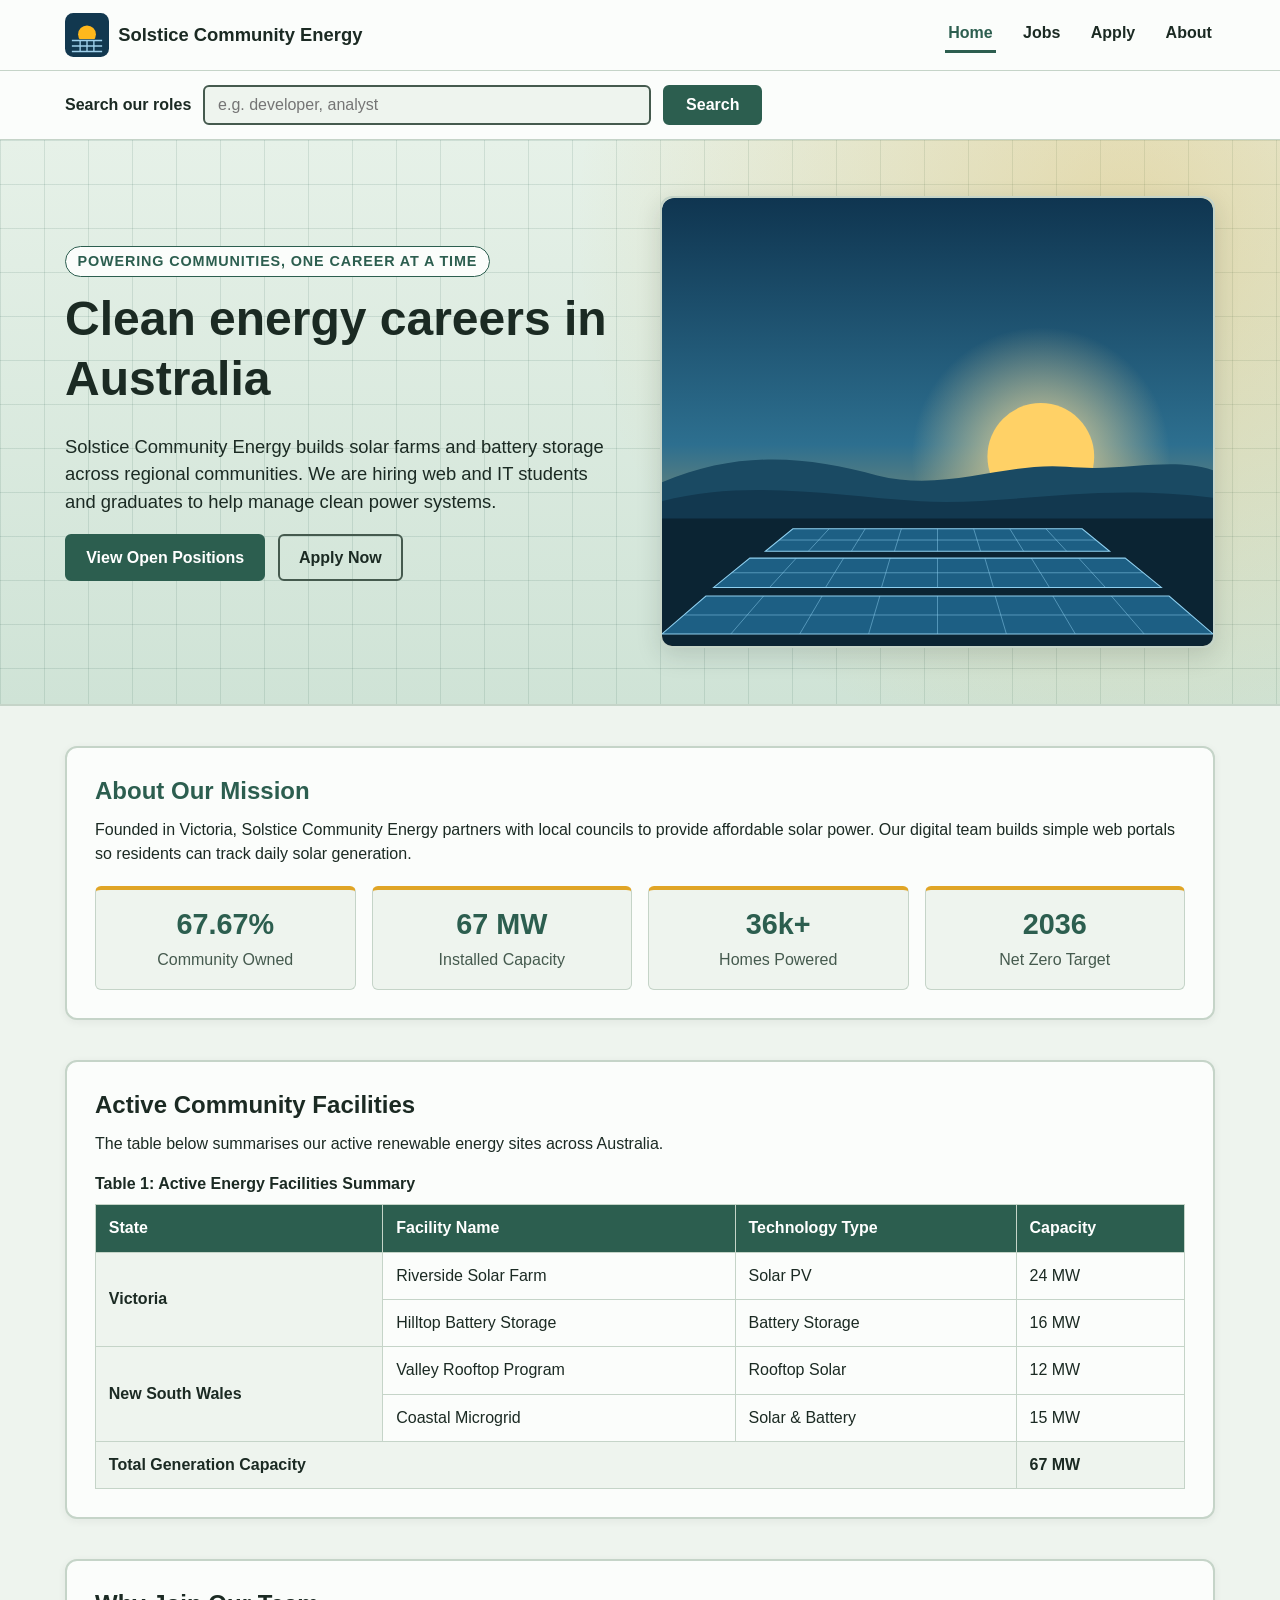
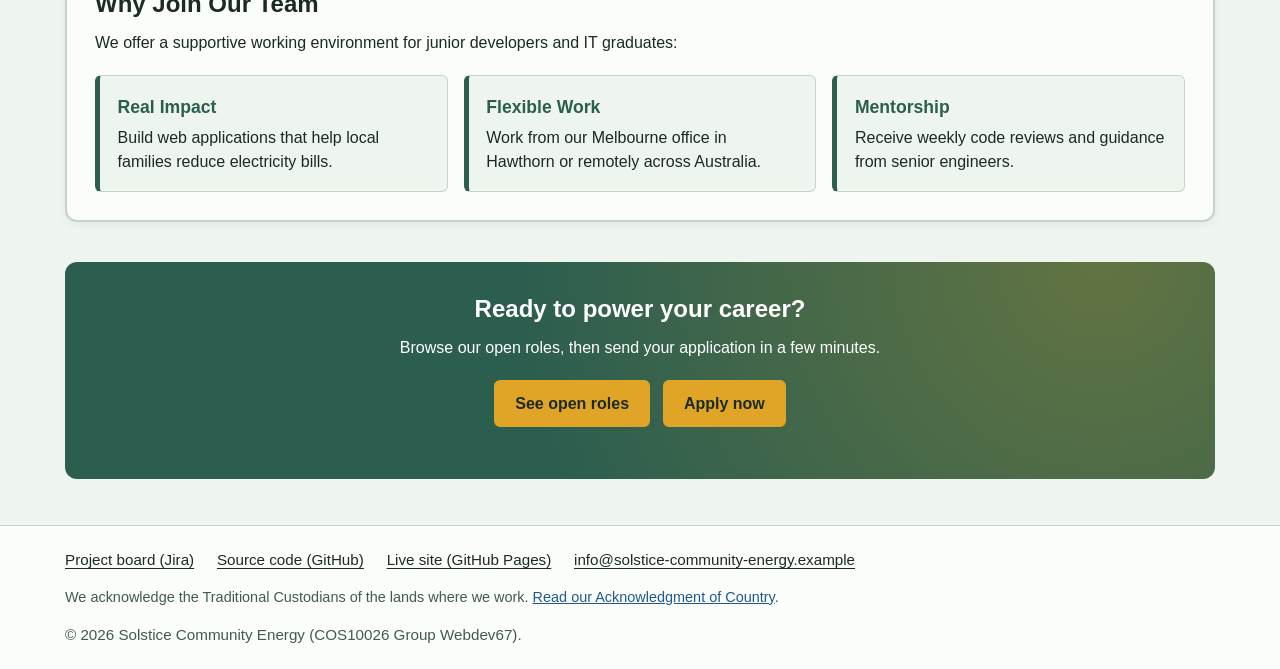
==== index.html @ d90da064 "RWP-121 Add live site link, Acknowledgment of Country note and acknowledgements to index Footer now " ====
<!DOCTYPE html>
<!--
  index.html - Solstice Community Energy Careers (fictional company)
  COS10026 Applied Web Project Part 1 - Group Webdev67, industry G03 Sustainable Energy Solutions
  Author: Le Cong Binh

  ACKNOWLEDGEMENTS
  - Company concept inspired by public solar and energy company websites
    (BlueTop Solar, TSE, SolarAccess, First Solar). No text or images were copied.
  - Page structure, CSS and accessibility checks drafted with help from Claude (Anthropic,
    Claude Sonnet 5.5), then reviewed, edited and tested by the author. See README.md.
  - The company, people, quotes and figures on this page are fictional.
-->
<html lang="en-AU">

<head>
  <meta charset="utf-8">
  <meta name="viewport" content="width=device-width, initial-scale=1">
  <title>Home | Solstice Community Energy Careers</title>
  <meta name="description" content="Careers at Solstice Community Energy, a fictional renewable energy company.">
  <meta name="keywords" content="HTML, CSS, Renewable Energy, Careers, Solstice, Webdev67">
  <meta name="author" content="Le Cong Binh">

  <!-- Link to styles.css -->
  <link rel="stylesheet" href="styles.css">

  <!-- Embedded CSS: keeps the hero paragraph a readable line length -->
  <style>
    .page-home .hero .lead {
      max-width: 38em;
    }
  </style>
</head>

<body class="page-home">

  <!-- Skip link for keyboard and screen reader users -->
  <a class="skip-link" href="#main">Skip to main content</a>

  <!-- Header and navigation bar -->
  <header class="site-header">
    <div class="container header-inner">

      <!-- Logo and company name; the name is real text, so the logo image needs no alt text -->
      <a class="brand" href="index.html">
        <img src="images/logo.svg" width="44" height="44" alt="">
        <span>Solstice Community Energy</span>
      </a>

      <nav class="main-nav" aria-label="Main">
        <ul>
          <li><a href="index.html" aria-current="page">Home</a></li>
          <li><a href="jobs.html">Jobs</a></li>
          <li><a href="apply.html">Apply</a></li>
          <li><a href="about.html">About</a></li>
        </ul>
      </nav>

    </div>
  </header>

  <!-- Main content -->
  <main id="main">

    <!-- Search box with a button -->
    <section class="home-search" aria-label="Search">
      <div class="container">
        <form class="search-form" action="jobs.html" method="get" role="search">
          <label for="site-search">Search our roles</label>
          <input type="search" id="site-search" name="q" placeholder="e.g. developer, analyst" autocomplete="off">
          <button type="submit">Search</button>
        </form>
      </div>
    </section>

    <!-- 1. Hero banner: slogan, name, description and image -->
    <section class="hero" aria-labelledby="hero-title">
      <div class="container hero-inner">

        <div class="hero-copy">
          <p class="hero-slogan">Powering communities, one career at a time</p>
          <h1 id="hero-title">Clean energy careers in Australia</h1>
          <p class="lead">
            Solstice Community Energy builds solar farms and battery storage across regional communities. We are hiring web and IT students and graduates to help manage clean power systems.
          </p>
          <p>
            <a class="button" href="jobs.html">View Open Positions</a>
            <a class="button button-secondary" href="apply.html">Apply Now</a>
          </p>
        </div>

        <div class="hero-media">
          <img class="hero-image" src="images/hero.svg" width="560" height="450" alt="Illustration of rows of solar panels under a rising sun">
        </div>

      </div>
    </section>

    <div class="container">

      <!-- 2. Company overview and stats -->
      <section class="section" aria-labelledby="mission-title">
        <!-- Inline CSS: brand green heading -->
        <h2 id="mission-title" style="color: #2c5e4f;">About Our Mission</h2>
        <p>
          Founded in Victoria, Solstice Community Energy partners with local councils to provide affordable solar power. Our digital team builds simple web portals so residents can track daily solar generation.
        </p>

        <div class="stats-row">
          <div class="stat-box">
            <p class="stat-number">67.67%</p>
            <p class="stat-label">Community Owned</p>
          </div>
          <div class="stat-box">
            <p class="stat-number">67 MW</p>
            <p class="stat-label">Installed Capacity</p>
          </div>
          <div class="stat-box">
            <p class="stat-number">36k+</p>
            <p class="stat-label">Homes Powered</p>
          </div>
          <div class="stat-box">
            <p class="stat-number">2036</p>
            <p class="stat-label">Net Zero Target</p>
          </div>
        </div>
      </section>

      <!-- 3. Facilities table (uses rowspan and colspan to merge cells) -->
      <section class="section" aria-labelledby="facilities-title">
        <h2 id="facilities-title">Active Community Facilities</h2>
        <p>The table below summarises our active renewable energy sites across Australia.</p>

        <div class="table-wrap" role="region" aria-label="Active facilities table (scrolls sideways on small screens)" tabindex="0">
          <table class="data-table">
            <caption>Table 1: Active Energy Facilities Summary</caption>
            <thead>
              <tr>
                <th scope="col">State</th>
                <th scope="col">Facility Name</th>
                <th scope="col">Technology Type</th>
                <th scope="col">Capacity</th>
              </tr>
            </thead>
            <tbody>
              <tr>
                <th scope="rowgroup" rowspan="2">Victoria</th>
                <td>Riverside Solar Farm</td>
                <td>Solar PV</td>
                <td>24 MW</td>
              </tr>
              <tr>
                <td>Hilltop Battery Storage</td>
                <td>Battery Storage</td>
                <td>16 MW</td>
              </tr>
              <tr>
                <th scope="rowgroup" rowspan="2">New South Wales</th>
                <td>Valley Rooftop Program</td>
                <td>Rooftop Solar</td>
                <td>12 MW</td>
              </tr>
              <tr>
                <td>Coastal Microgrid</td>
                <td>Solar &amp; Battery</td>
                <td>15 MW</td>
              </tr>
            </tbody>
            <tfoot>
              <tr>
                <th scope="row" colspan="3">Total Generation Capacity</th>
                <td>67 MW</td>
              </tr>
            </tfoot>
          </table>
        </div>
      </section>

      <!-- 4. Why join us -->
      <section class="section" aria-labelledby="why-title">
        <h2 id="why-title">Why Join Our Team</h2>
        <p>We offer a supportive working environment for junior developers and IT graduates:</p>

        <ul class="benefits">
          <li><strong>Real Impact</strong> Build web applications that help local families reduce electricity bills.</li>
          <li><strong>Flexible Work</strong> Work from our Melbourne office in Hawthorn or remotely across Australia.</li>
          <li><strong>Mentorship</strong> Receive weekly code reviews and guidance from senior engineers.</li>
        </ul>
      </section>

      <!-- 5. Call to action -->
      <section class="cta-band" aria-labelledby="cta-title">
        <h2 id="cta-title">Ready to power your career?</h2>
        <p>Browse our open roles, then send your application in a few minutes.</p>
        <p>
          <a class="button" href="jobs.html">See open roles</a>
          <a class="button" href="apply.html">Apply now</a>
        </p>
      </section>

    </div>

  </main>

  <!-- Footer: Jira board, GitHub repository and contact email -->
  <footer class="site-footer">
    <div class="container footer-inner">
      <ul class="footer-links">
        <li>
          <a href="https://defesttosiro.atlassian.net/jira/software/projects/RWP/boards/2/backlog" target="_blank" rel="noopener noreferrer">
            Project board (Jira) <span class="visually-hidden">(opens in a new tab)</span>
          </a>
        </li>
        <li>
          <a href="https://github.com/congbinhle120203/COS10026_GroupProject1_Webdev67.git" target="_blank" rel="noopener noreferrer">
            Source code (GitHub) <span class="visually-hidden">(opens in a new tab)</span>
          </a>
        </li>
        <li>
          <a href="https://congbinhle120203.github.io/COS10026_GroupProject1_Webdev67/" target="_blank" rel="noopener noreferrer">
            Live site (GitHub Pages) <span class="visually-hidden">(opens in a new tab)</span>
          </a>
        </li>
        <li><a href="mailto:info@solstice-community-energy.example">info@solstice-community-energy.example</a></li>
      </ul>
      <p class="footer-country">We acknowledge the Traditional Custodians of the lands where we work. <a href="jobs.html#ack-heading">Read our Acknowledgment of Country</a>.</p>
      <p>&copy; 2026 Solstice Community Energy (COS10026 Group Webdev67).</p>
    </div>
  </footer>

</body>
</html>
---- styles.css ----
/* ==========================================================================
   styles.css - Solstice Community Energy Careers
   COS10026 Applied Web Project Part 1 - Group G03 (Webdev67)

   HOW THIS FILE IS ORGANISED
   1. Colour variables and theme    (shared - Binh)
   2. Base styles                   (shared - Binh)
   3. Layout container              (shared - Binh)
   4. Header, nav, buttons, footer  (shared - Binh)
   5. index.html                    (Binh,  scope: .page-home)
   6. jobs.html                     (Huy,   scope: .page-jobs)
   7. apply.html                    (Duy,   scope: .page-apply)
   8. about.html                    (An,    scope: .page-about)
   9. Responsive media queries      (shared)

   RULES: only edit inside your own section. Start every page-specific
   selector with your body class so rules never clash between pages.
   ========================================================================== */


/* ==========================================================================
   1. COLOR VARIABLES & THEME (Eucalyptus)
   Change a colour here once and every page updates.
   ========================================================================== */
:root {
  --bg: #eef4ee;          /* page background */
  --surface: #fbfdfb;     /* cards and boxes sitting on the background */
  --ink: #1b2a23;        /* main text */
  --ink-muted: #455a4e;   /* secondary text */
  --primary: #2c5e4f;     /* brand green */
  --on-primary: #ffffff;  /* text placed on the brand green */
  --accent: #e0a526;      /* sun yellow, used for highlights */
  --line: #c5d4c8;        /* borders and dividers */
  --link: #1f5a8a;
  --focus: #9a3412;       /* keyboard focus outline */
  --sun-glow: rgba(224, 165, 38, 0.30);   /* soft sun in the hero background */
  --grid-line: rgba(44, 94, 79, 0.13);    /* solar panel grid lines */

  --font: Calibri, Arial, sans-serif;
  --font-mono: Consolas, monospace;
  --radius: 6px;
  --radius-lg: 12px;
  --maxw: 1150px;
}


/* ==========================================================================
   2. BASE STYLES
   ========================================================================== */
* {
  box-sizing: border-box;
}

body {
  margin: 0;
  font-family: var(--font);
  font-size: 16px;
  line-height: 1.5;
  color: var(--ink);
  background-color: var(--bg);
}

h1, h2, h3 {
  color: var(--ink);
  line-height: 1.25;
  margin-top: 0;
}

h1 { font-size: 2em; margin-bottom: 0.5em; }
h2 { font-size: 1.5em; margin-bottom: 0.5em; }
h3 { font-size: 1.2em; margin-bottom: 0.5em; }

p {
  margin: 0 0 1em;
}

ul, ol {
  margin: 0 0 1em;
  padding-left: 1.5em;
}

li {
  margin-bottom: 0.35em;
}

a {
  color: var(--link);
}

a:hover {
  color: var(--primary);
}

img {
  max-width: 100%;
  height: auto;
  display: block;
}

/* Keyboard focus: a clear outline on every interactive element */
a:focus-visible,
button:focus-visible,
input:focus-visible,
select:focus-visible,
textarea:focus-visible {
  outline: 3px solid var(--focus);
  outline-offset: 2px;
}

/* Text for screen readers only (hidden on screen) */
.visually-hidden {
  position: absolute;
  width: 1px;
  height: 1px;
  padding: 0;
  margin: -1px;
  overflow: hidden;
  clip-path: inset(50%);
  white-space: nowrap;
  border: 0;
}

/* Respect visitors who turn animations off in their system settings */
@media (prefers-reduced-motion: reduce) {
  * {
    transition: none !important;
  }
}


/* ==========================================================================
   3. LAYOUT CONTAINER
   ========================================================================== */
.container {
  width: 90%;
  max-width: var(--maxw);
  margin: 0 auto;
}

.page-section {
  padding: 2em 0;
}

/* "Skip to main content" link: hidden until a keyboard user tabs to it */
.skip-link {
  position: absolute;
  top: -100px;
  left: 1rem;
  z-index: 9999;
  padding: 0.6rem 1.2rem;
  background-color: var(--primary);
  color: var(--on-primary);
  font-weight: bold;
  text-decoration: none;
  border-radius: 0 0 var(--radius) var(--radius);
  border: 2px solid var(--accent);
  transition: top 0.2s ease-in-out;
}

.skip-link:focus {
  top: 0;
  outline: 3px solid var(--focus);
  outline-offset: 2px;
}


/* ==========================================================================
   4. HEADER, NAVIGATION, BUTTONS & FOOTER
   ========================================================================== */
.site-header {
  background-color: var(--surface);
  border-bottom: 1px solid var(--line);
}

.header-inner {
  display: flex;
  flex-wrap: wrap;
  align-items: center;
  justify-content: space-between;
  gap: 0.5em 1em;
  padding: 0.8em 0;
}

.brand {
  display: flex;
  align-items: center;
  gap: 0.5em;
  color: var(--ink);
  font-size: 1.15em;
  font-weight: bold;
  text-decoration: none;
}

.main-nav ul {
  display: flex;
  flex-wrap: wrap;
  gap: 1.5em;
  margin: 0;
  padding: 0;
  list-style: none;
}

.main-nav li {
  margin-bottom: 0;
}

.main-nav a {
  display: inline-block;
  padding: 0.3em 0.2em;
  color: var(--ink);
  font-weight: bold;
  text-decoration: none;
  border-bottom: 3px solid transparent;
}

.main-nav a:hover {
  color: var(--primary);
  border-bottom-color: var(--primary);
}

/* The page you are on: bold green with an underline */
.main-nav a[aria-current="page"] {
  color: var(--primary);
  border-bottom-color: var(--primary);
}

/* Buttons */
.button {
  display: inline-block;
  padding: 0.6em 1.2em;
  font-weight: bold;
  color: var(--on-primary);
  background-color: var(--primary);
  border: 2px solid var(--primary);
  border-radius: var(--radius);
  text-decoration: none;
  margin-right: 0.5em;
}

.button:hover {
  background-color: var(--ink);
  border-color: var(--ink);
  color: var(--on-primary);
}

/* Footer */
.site-footer {
  margin-top: 3em;
  padding: 1.5em 0;
  background-color: var(--surface);
  border-top: 1px solid var(--line);
  font-size: 0.95em;
}

.footer-inner {
  display: flex;
  flex-wrap: wrap;
  justify-content: space-between;
  align-items: center;
  gap: 1em;
}

.footer-links {
  display: flex;
  flex-wrap: wrap;
  gap: 1.5em;
  margin: 0;
  padding: 0;
  list-style: none;
}

.footer-links li {
  margin-bottom: 0;
}

.footer-links a {
  color: var(--ink);
  text-decoration: underline;
  text-underline-offset: 3px;
}

.footer-links a:hover {
  color: var(--primary);
}

.site-footer p {
  margin: 0;
  color: var(--ink-muted);
}

/* Acknowledgment of Country line (takes a full row of the footer) */
.site-footer .footer-country {
  flex-basis: 100%;
  font-size: 0.95em;
}


/* ==========================================================================
   5. PAGE: index.html (Owner: Le Cong Binh - Scope: .page-home)
   ========================================================================== */

/* ---- Search bar (strip under the header) ---- */
.page-home .home-search {
  padding: 0.9em 0;
  background-color: var(--surface);
  border-bottom: 1px solid var(--line);
}

.page-home .search-form {
  display: flex;
  flex-wrap: wrap;
  align-items: center;
  gap: 0.5em 0.75em;
}

.page-home .search-form label {
  font-weight: bold;
}

.page-home .search-form input[type="search"] {
  flex: 1 1 14em;
  max-width: 28em;
  padding: 0.55em 0.8em;
  font-family: inherit;
  font-size: 1em;
  color: var(--ink);
  background-color: var(--bg);
  border: 2px solid var(--ink-muted);
  border-radius: var(--radius);
}

.page-home .search-form button {
  padding: 0.55em 1.3em;
  font-family: inherit;
  font-size: 1em;
  font-weight: bold;
  color: var(--on-primary);
  background-color: var(--primary);
  border: 2px solid var(--primary);
  border-radius: var(--radius);
  cursor: pointer;
}

.page-home .search-form button:hover {
  background-color: var(--ink);
  border-color: var(--ink);
}

/* ---- Hero banner: CSS background graphic ----
   Layers, top to bottom: a soft sun glow, a solar panel grid
   (two sets of thin lines), then a green gradient underneath. */
.page-home .hero {
  padding: 3.5em 0;
  background-color: #d7e8dc;
  background-image:
    radial-gradient(circle at 88% 15%, var(--sun-glow), transparent 45%),
    linear-gradient(var(--grid-line) 1px, transparent 1px),
    linear-gradient(90deg, var(--grid-line) 1px, transparent 1px),
    linear-gradient(180deg, #e6f1e8, #cfe3d6);
  background-size: auto, 44px 44px, 44px 44px, auto;
  border-bottom: 2px solid var(--line);
}

/* two columns using flexbox */
.page-home .hero-inner {
  display: flex;
  align-items: center;
  justify-content: space-between;
  gap: 2.5em;
}

.page-home .hero-copy {
  flex: 1;
}

.page-home .hero-media {
  flex: 1;
}

/* the slogan above the main heading */
.page-home .hero-slogan {
  display: inline-block;
  margin-bottom: 0.8em;
  padding: 0.25em 0.8em;
  font-size: 0.9em;
  font-weight: bold;
  letter-spacing: 0.06em;
  text-transform: uppercase;
  color: var(--primary);
  background-color: var(--surface);
  border: 1px solid var(--primary);
  border-radius: 2em;
}

.page-home .hero h1 {
  font-size: clamp(2rem, 4.5vw, 3rem);
  color: var(--ink);
}

.page-home .hero .lead {
  font-size: 1.15em;
  color: var(--ink);
}

.page-home .hero-image {
  border-radius: var(--radius-lg);
  border: 2px solid var(--line);
  box-shadow: 0 8px 24px rgba(27, 42, 35, 0.15);
}

/* secondary outline button on home hero */
.page-home .button-secondary {
  background-color: transparent;
  color: var(--ink);
  border: 2px solid var(--ink-muted);
}

.page-home .button-secondary:hover {
  background-color: var(--surface);
  border-color: var(--primary);
  color: var(--primary);
}

/* ---- White box sections ---- */
.page-home .section {
  margin-top: 2.5em;
  padding: 1.75em;
  background-color: var(--surface);
  border: 2px solid var(--line);
  border-radius: var(--radius-lg);
  box-shadow: 0 2px 8px rgba(27, 42, 35, 0.06);
}

/* ---- Stats row using flexbox ---- */
.page-home .stats-row {
  display: flex;
  flex-wrap: wrap;
  gap: 1em;
  margin-top: 1.25em;
}

.page-home .stat-box {
  flex: 1;
  min-width: 150px;
  padding: 1.1em 1em;
  background-color: var(--bg);
  border: 1px solid var(--line);
  border-top: 4px solid var(--accent);
  border-radius: var(--radius);
  text-align: center;
}

.page-home .stat-number {
  font-size: 1.8em;
  font-weight: bold;
  line-height: 1.2;
  color: var(--primary);
  margin-bottom: 0.2em;
}

.page-home .stat-label {
  margin-bottom: 0;
  color: var(--ink-muted);
}

/* ---- Projects table ---- */
/* Wrapper lets the table scroll sideways on a narrow phone screen */
.page-home .table-wrap {
  margin-top: 1em;
  overflow-x: auto;
}

.page-home .data-table {
  width: 100%;
  border-collapse: collapse;
}

.page-home .data-table caption {
  text-align: left;
  font-weight: bold;
  padding-bottom: 0.5em;
}

.page-home .data-table th,
.page-home .data-table td {
  padding: 0.7em 0.8em;
  border: 1px solid var(--line);
  text-align: left;
}

.page-home .data-table thead th {
  background-color: var(--primary);
  color: var(--on-primary);
}

.page-home .data-table tbody th,
.page-home .data-table tfoot th,
.page-home .data-table tfoot td {
  background-color: var(--bg);
  font-weight: bold;
}

/* highlight the row under the mouse */
.page-home .data-table tbody td:hover {
  background-color: #fdf3d6;
}

/* ---- Why join: list shown as three cards ---- */
.page-home .benefits {
  display: grid;
  grid-template-columns: repeat(3, 1fr);
  gap: 1em;
  margin: 1.25em 0 0;
  padding: 0;
  list-style: none;
}

.page-home .benefits li {
  margin-bottom: 0;
  padding: 1.1em;
  background-color: var(--bg);
  border: 1px solid var(--line);
  border-left: 5px solid var(--primary);
  border-radius: var(--radius);
}

.page-home .benefits strong {
  display: block;
  margin-bottom: 0.3em;
  color: var(--primary);
  font-size: 1.1em;
}

/* ---- Call-to-action band above the footer ---- */
.page-home .cta-band {
  margin-top: 2.5em;
  padding: 2em 1.75em;
  text-align: center;
  color: var(--on-primary);
  background-color: var(--primary);
  background-image: radial-gradient(circle at 90% 0%, var(--sun-glow), transparent 55%);
  border-radius: var(--radius-lg);
}

.page-home .cta-band h2 {
  color: var(--on-primary);
}

.page-home .cta-band p {
  max-width: 36em;
  margin-left: auto;
  margin-right: auto;
}

.page-home .cta-band .button {
  margin: 0.25em;
  color: var(--ink);
  background-color: var(--accent);
  border-color: var(--accent);
}

.page-home .cta-band .button:hover {
  background-color: var(--surface);
  border-color: var(--surface);
  color: var(--ink);
}

/* ---- index.html on tablets and phones ---- */
@media (max-width: 768px) {
  .page-home .hero {
    padding: 2.25em 0;
  }

  .page-home .hero-inner {
    flex-direction: column;
    text-align: center;
  }

  .page-home .benefits {
    grid-template-columns: 1fr;
  }

  .page-home .search-form input[type="search"] {
    max-width: none;
  }
}

/* Smaller phones: tighter table so all four columns fit */
@media (max-width: 36rem) {
  .page-home .section {
    padding: 1.25em;
  }

  .page-home .data-table {
    font-size: 0.85em;
  }

  .page-home .data-table th,
  .page-home .data-table td {
    padding: 0.5em 0.4em;
  }
}


/* ==========================================================================
   6. PAGE: jobs.html (Owner: Bach Gia Huy - Scope: .page-jobs)
   ========================================================================== */
.page-jobs .jobs-header {
  padding: 2.5rem 0 1.5rem;
  border-bottom: 1px solid var(--line);
  margin-bottom: 2rem;
}

.page-jobs .jobs-intro {
  color: var(--ink-muted);
  font-size: 1.15rem;
  max-width: 42rem;
  margin-bottom: 0;
}

.page-jobs .jobs-layout {
  padding-bottom: 2rem;
}

/* Mandatory Clearfix for 25% Floated Aside */
.page-jobs .jobs-layout::after {
  content: "";
  display: table;
  clear: both;
}

.page-jobs .jobs-main {
  width: 71%;
  float: left;
}

/* Floated Sidebar Aside (25% Width Float Right) */
.page-jobs aside.jobs-sidebar {
  width: 25%;
  float: right;
  margin: 0 0 2rem 4%;
  padding: 1.5rem;
  background-color: var(--bg);
  border: 2px solid var(--primary);
  border-top: 6px solid var(--accent);
  border-radius: var(--radius-lg);
}

.page-jobs aside.jobs-sidebar h2 {
  font-size: 1.3rem;
  color: var(--primary);
  margin-top: 0;
  margin-bottom: 0.75rem;
}

.page-jobs aside.jobs-sidebar h3 {
  font-size: 1.05rem;
  margin-top: 1.25rem;
  margin-bottom: 0.5rem;
  color: var(--ink);
}

.page-jobs aside.jobs-sidebar p {
  font-size: 0.95rem;
  color: var(--ink-muted);
}

/* Job Description Cards */
.page-jobs .job-card {
  background-color: var(--bg);
  border: 1px solid var(--line);
  border-left: 5px solid var(--primary);
  border-radius: var(--radius-lg);
  padding: 2rem;
  margin-bottom: 2rem;
}

.page-jobs .job-card:nth-of-type(even) {
  border-left-color: var(--accent);
}

.page-jobs .job-card-header {
  display: flex;
  flex-wrap: wrap;
  justify-content: space-between;
  align-items: flex-start;
  gap: 0.75rem 1rem;
  padding-bottom: 1rem;
  margin-bottom: 1.25rem;
  border-bottom: 1px solid var(--line);
}

.page-jobs .job-card h2 {
  font-size: 1.6rem;
  color: var(--ink);
  margin: 0;
}

.page-jobs .job-ref {
  display: inline-block;
  font-family: var(--font-mono);
  font-size: 0.9rem;
  font-weight: bold;
  letter-spacing: 0.05em;
  color: var(--primary);
  background-color: var(--bg);
  border: 1px solid var(--primary);
  padding: 0.25rem 0.65rem;
  border-radius: var(--radius);
}

.page-jobs .job-meta {
  display: flex;
  flex-wrap: wrap;
  gap: 0.5rem 1.5rem;
  list-style: none;
  padding: 0;
  margin: 0 0 1.25rem;
  font-size: 0.95rem;
  color: var(--ink-muted);
}

.page-jobs .job-meta strong {
  color: var(--ink);
}

.page-jobs .job-card h3 {
  font-size: 1.15rem;
  color: var(--primary);
  margin-top: 1.5rem;
  margin-bottom: 0.5rem;
}

.page-jobs .job-card ul,
.page-jobs .job-card ol,
.page-jobs aside.jobs-sidebar ul,
.page-jobs aside.jobs-sidebar ol {
  margin: 0 0 1.25rem;
  padding-left: 1.4rem;
}

.page-jobs .job-card ul li::marker {
  color: var(--primary);
}

.page-jobs .job-card ol li::marker,
.page-jobs aside.jobs-sidebar ol li::marker {
  color: var(--primary);
  font-weight: bold;
}

.page-jobs .job-actions {
  margin-top: 1.5rem;
  padding-top: 1.25rem;
  border-top: 1px solid var(--line);
  display: flex;
  flex-wrap: wrap;
  gap: 0.75rem;
}

/* Acknowledgement of Country Card */
.page-jobs .country-ack {
  clear: both;
  background-color: var(--bg);
  border: 1px dashed var(--line);
  border-left: 4px solid var(--accent);
  border-radius: 0.5rem;
  padding: 1.5rem 1.75rem;
  margin-bottom: 2rem;
}

.page-jobs .country-heading {
  margin-top: 0;
  margin-bottom: 0.6rem;
  font-size: 1.15rem;
  color: var(--ink);
}

.page-jobs .country-ack p {
  margin: 0;
  font-size: 0.95rem;
  line-height: 1.6;
  color: var(--ink-muted);
}



/* ==========================================================================
   7. PAGE: apply.html (Owner: Pham Duc Duy - Scope: .page-apply)
   ========================================================================== */
.page-apply .page-intro{
  text-align: center;
  font-size: 2.25rem;
  font-family: Georgia, serif;
  color: black;
  margin: 0 auto 0.5rem auto;
}
.page-apply #description {
  text-align: center;
  max-width: 42rem;
  margin: 0 auto 2rem auto;
}

.page-apply h2{
  font-size: 1.75rem;
  color: #1a1a1a;
  margin-top: 0;
  margin-bottom: 1.5rem;
  border-bottom: 1px solid gray;
  padding-bottom: 0.5rem;
}

.page-apply .apply_form {
  max-width: 750px;
  margin: 0 auto;
  background-color: white;
  border: 1px solid #d0d7de;
  border-left: 6px solid #1e4d40;
  border-radius: 12px;
  padding: 2rem;
  box-shadow: 0 4px 12px rgba(0, 0, 0, 0.05);
  box-sizing: border-box;  
}
.page-apply .information {
  display: grid;
  grid-template-columns: repeat(2, 1fr);
  gap: 1.25rem 1.5rem;
  border: none;
  padding: 0;
  margin: 0;
}
.page-apply .information > p:first-child,
.page-apply .information p:nth-child(6),
.page-apply .gender_form,
.page-apply .skills_form {
  grid-column: 1 / -1;
}

.page-apply .information legend {
  font-weight: bold;
  font-size: 1.25rem;
  padding: 0 0.5rem;
  text-align: center;
}
.page-apply .apply_form p {
  display: flex;
  flex-direction: column;
  gap: 0.4rem;
  margin: 0;
}

.page-apply .apply_form label {
  font-weight: 600;
  font-size: 1rem;
  color: #222222;
}

.page-apply .apply_form input[type="text"],
.page-apply .apply_form input[type="email"],
.page-apply .apply_form input[type="tel"],
.page-apply .apply_form input[type="date"],
.page-apply .apply_form select,
.page-apply .apply_form textarea {
  width: 100%; 
  padding: 0.65rem 0.85rem;
  border: 1px solid #b0bec5;
  border-radius: 8px;
  font-size: 1rem;
  background-color: white;
  box-sizing: border-box;
}

.page-apply .required {
  color: #d9383a;
  font-weight: bold;
  margin-left: 0.25rem;
}

.page-apply .apply_form textarea {
  min-height: 90px;
  resize: none;
  margin-top: 0.4rem;
}
.page-apply .gender_form {
  grid-column: auto;
  margin: 0;
}
.page-apply .gender_form,
.page-apply .skills_form {
  border: 1px solid #d0d7de;
  border-radius: 8px;
  padding: 1rem 1.25rem;
  margin: 0.5rem 0;
  background-color: white;
  display: flex;
  flex-wrap: wrap;
  gap: 1.5rem;
  align-items: center;
}

.page-apply .gender_form legend,
.page-apply .skills_form legend {
  font-weight: bold;
  font-size: 1rem;
  padding: 0 0.5rem;
  color: black;
}

.page-apply .skills_form, 
.page-apply .gender_form {
  display: flex;
  flex-wrap: wrap;
  gap: 1.5rem;
  align-items: center;
}

.page-apply .gender_form label,
.page-apply .skills_form label {
  display: inline-flex;
  align-items: center;
  gap: 0.4rem;
  font-weight: normal;
  font-size: 0.9rem;
  cursor: pointer;
}

.page-apply .skills_form label:last-child {
  width: 100%;
  display: flex;
  flex-direction: column;
  align-items: flex-start;
  font-weight: 600;
  margin-top: 0.5rem;
}

.page-apply input[type="radio"],
.page-apply input[type="checkbox"] {
  accent-color: #1e4d40;
  width: 1.05rem;
  height: 1.05rem;
}

.page-apply input[type="submit"],
.page-apply input[type="reset"] {
  font-weight: bold;
  font-size: 0.95rem;
  padding: 0.65rem 1.75rem;
  border-radius: 20px;
  margin-top: 1.5rem;
  margin-right: 0.5rem;
  cursor: pointer;
}

.page-apply input[type="submit"] {
  background-color: green;
  color: white;
  border: none;
}

.page-apply input[type="submit"]:hover {
  background-color: darkgreen;
}

.page-apply input[type="reset"] {
  border: 1px solid gray;
}

.page-apply input[type="reset"]:hover {
  background-color: rgb(227, 224, 224);
}
/* ==========================================================================
   8. PAGE: about.html (Owner: Vu Duc Thai An - Scope: .page-about)
   ========================================================================== */

.page-about main {
  background-color: #e7eeea;
}
/* block-like section with borders and color for background */
.page-about .section {
  display: flex;
  flex-direction: column;
  width: 90%;
  max-width: var(--maxw);
  margin: 3rem auto auto;
  padding: 2rem;
  background-color: var(--bg);
  border-radius: 1rem;
  border: 2px solid var(--line);
}

/* a section without borders and background color */
.page-about .floating-section {
  display: flex;
  flex-direction: column;
  width: 90%;
  max-width: var(--maxw);
  margin: 3rem auto auto;
  padding: 2rem;
  border-radius: 1rem;
}

.page-about .section-row {
  display: flex;
  flex-wrap: nowrap;
  justify-content: space-between;
  gap: 3em;
  width: 100%;
  max-width: var(--maxw);
  margin: 1rem auto auto;
  padding: 0.1rem;
  background-color: var(--bg);
  border-radius: 1rem;
}

.page-about .SubTitle {
  color: var(--ink-muted);
}

.page-about .member-section dt {
  margin: 1rem;
}

.page-about .StudentID {
  width: auto;
  text-align: center;
  margin: 0.5rem 1.3rem;
  border: 2px solid var(--ink-muted);
  padding: 0.3rem;
  border-radius: 0.3em;
  background-color: var(--line);
}

.page-about .StudentName {
  font-size: 1.1rem;
  font-weight: bold;
  color: var(--link);
}

.page-about .quote {
  margin: 1.5rem 2rem auto;
  padding-left: 0.7rem;
  padding-right: 0.7rem;
  border-left: 3px solid var(--accent);
  font-size: 1rem;
}

.page-about hr {
  margin: 1.5rem 0 3rem;
  border: none;
  border-top: 1px solid var(--line);
}

.page-about div.GroupName {
  border: 2px solid var(--line);
  border-radius: var(--radius-lg);
  background-color: var(--bg);
  
  padding: .7rem;

  margin: 3%;

  font-size: 0.8rem;

  flex: 1;
}

.page-about div.ClassDayTime {
  border: 2px solid var(--line);
  border-radius: var(--radius-lg);
  background-color: var(--bg);
  
  padding: .7rem;

  margin: 3%;

  font-size: 0.8rem;

  flex: 1;
}

.page-about div.GroupName .card-title, .page-about div.ClassDayTime .card-title {

  text-align: center;

}

.page-about div.group-content {
  flex: 1;

}

.page-about div.group-photo {
  
  flex: 1;
}

.page-about .group-name {
  text-align: center;
  font-weight: bold;
  font-size: 1.1rem;
  color: var(--ink-muted);
}

.page-about .member-info p {
  display: inline;
}

.page-about .contributions {
  margin: auto;
  width: 95%;
  padding: 1rem 3rem 0rem;
  background-color: #ebebeb;
  border-radius: 1rem;
  border: 2px solid var(--line);
}

.page-about figure.GroupPhoto {
  display: flex;
  flex-direction: column;
  align-items: center;
  text-align: center;

  width: fit-content;
  height: fit-content;

  margin: auto;

  border: 2px solid var(--ink);
  border-radius: 1.5rem;
  
  padding: 0.1rem 2rem 1rem;
  background-color: var(--link);

  flex: 1;
}

.page-about figure.GroupPhoto figcaption {
  font-weight: bold;
  font-size: 1.3rem;
  color: var(--bg);
  margin-bottom: 0.5rem;
}

.page-about figure.GroupPhoto img {
  border-radius: 1rem;
  max-width: 100%;
  border: 2px solid var(--ink);
}

.page-about .FunFact {
  display: flex;
  flex-direction: column;
  align-items: center;
}

.page-about .FunFactTable {
  border: 2px solid #735f5f;
  background-color: #e7e7e7;
  width: 80%;
  text-align: center;
  border-collapse: collapse;
}

.page-about .FunFactTable caption {
  font-size: 1.5rem;
  font-weight: bold;
  color: #355066;
  margin-bottom: 0.75rem;
}

.page-about .FunFactTable .table-name {

  font-weight: bold;

}

.page-about .FunFactTable th,
.page-about .FunFactTable td {
  padding: 0.75rem;
  border: 1px solid #aeada6;
}

.page-about .FunFactTable thead {
  background-color: #464967;
  color: #eaeae6;
}

.page-about .FunFactTable td:hover, .page-about .FunFactTable th:hover {
  background-color: #e0a526;
}


.page-about div.join-section {
  width: auto;
  display: flex;
  flex-direction: column;
}

.page-about div.join-section * {
  align-items: center;
  text-align: center;
}


/* ==========================================================================
   9. RESPONSIVE MEDIA QUERIES
   ========================================================================== */
/* (index.html's own phone rules live inside section 5, not here) */

@media screen and (max-width: 768px) {
  .page-apply .apply_form {
    padding: 1.25rem;
  }

  .page-apply .information {
    grid-template-columns: 1fr;
    gap: 1rem;
  }

  .page-apply .gender_form {
    flex-direction: column;
    align-items: flex-start;
    gap: 0.75rem;
  }

  .page-apply input[type="submit"],
  .page-apply input[type="reset"] {
    width: 100%;
    margin-right: 0;
  }
}
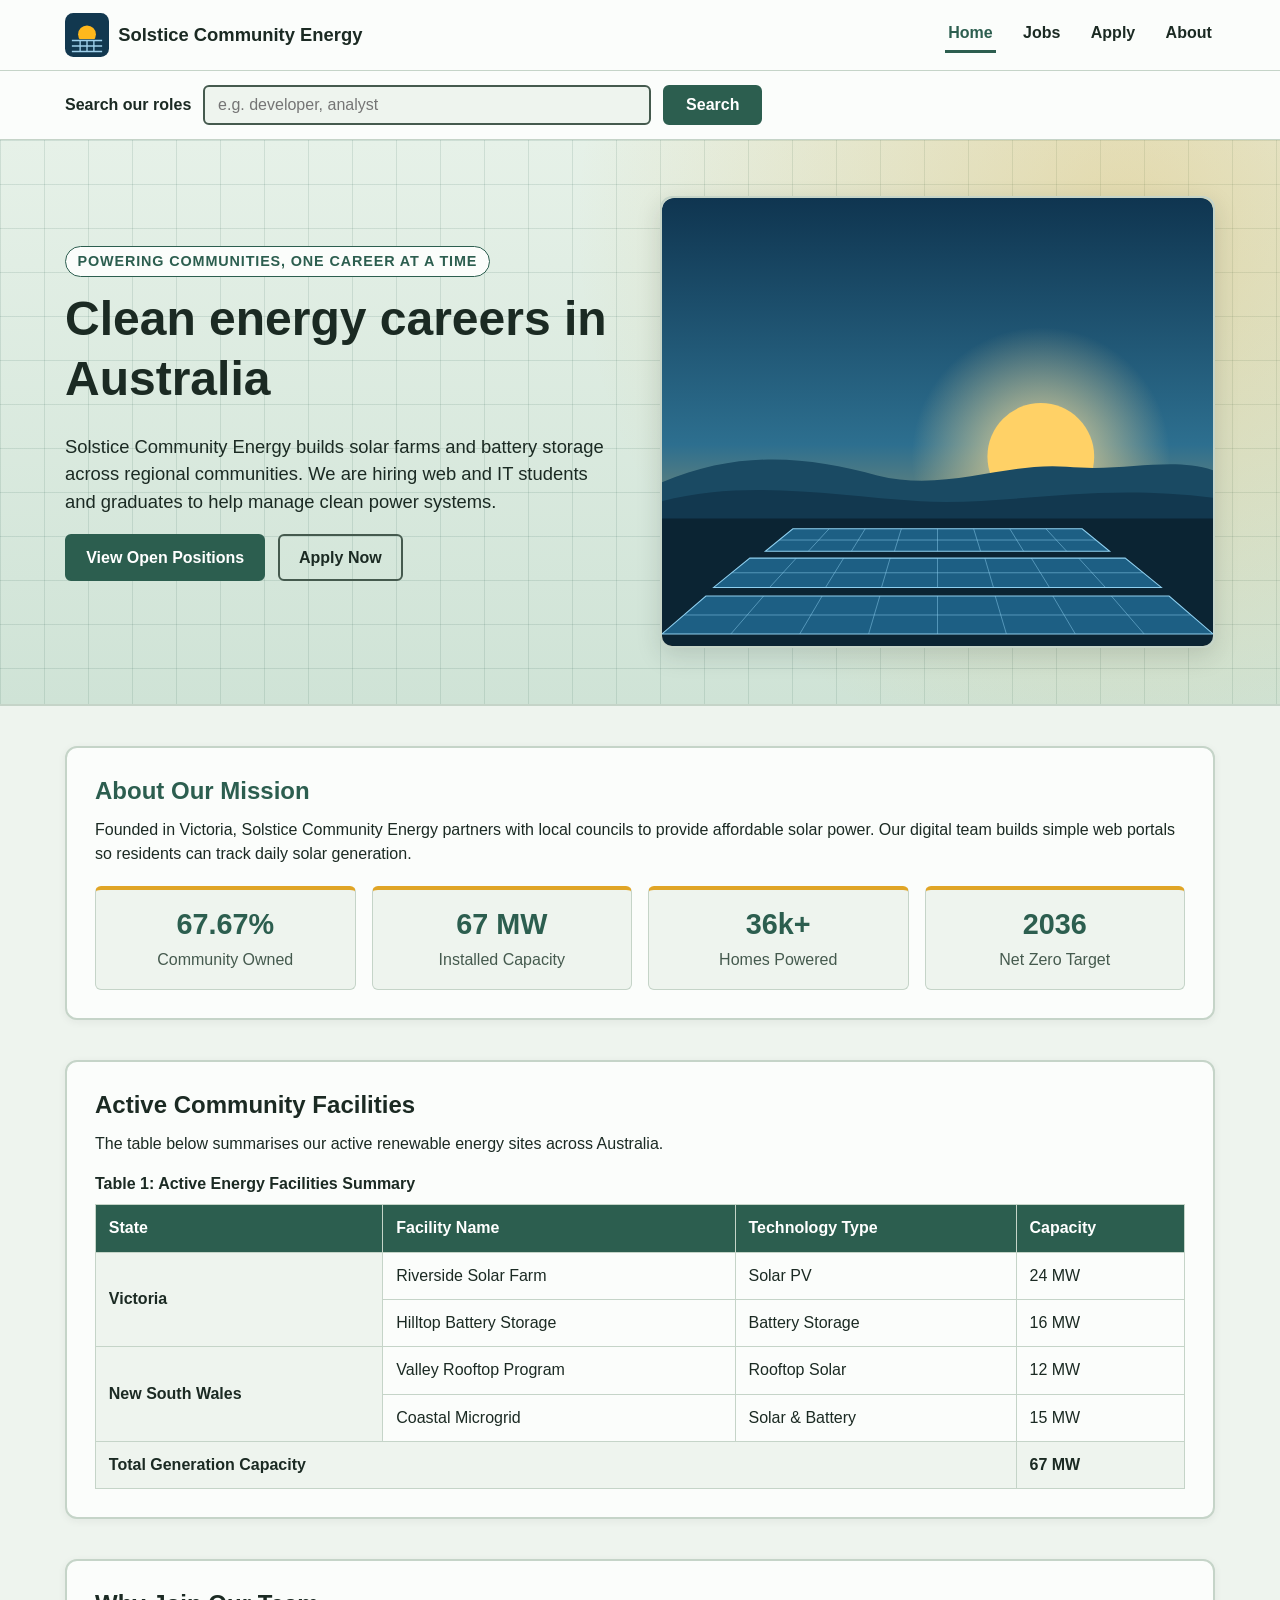
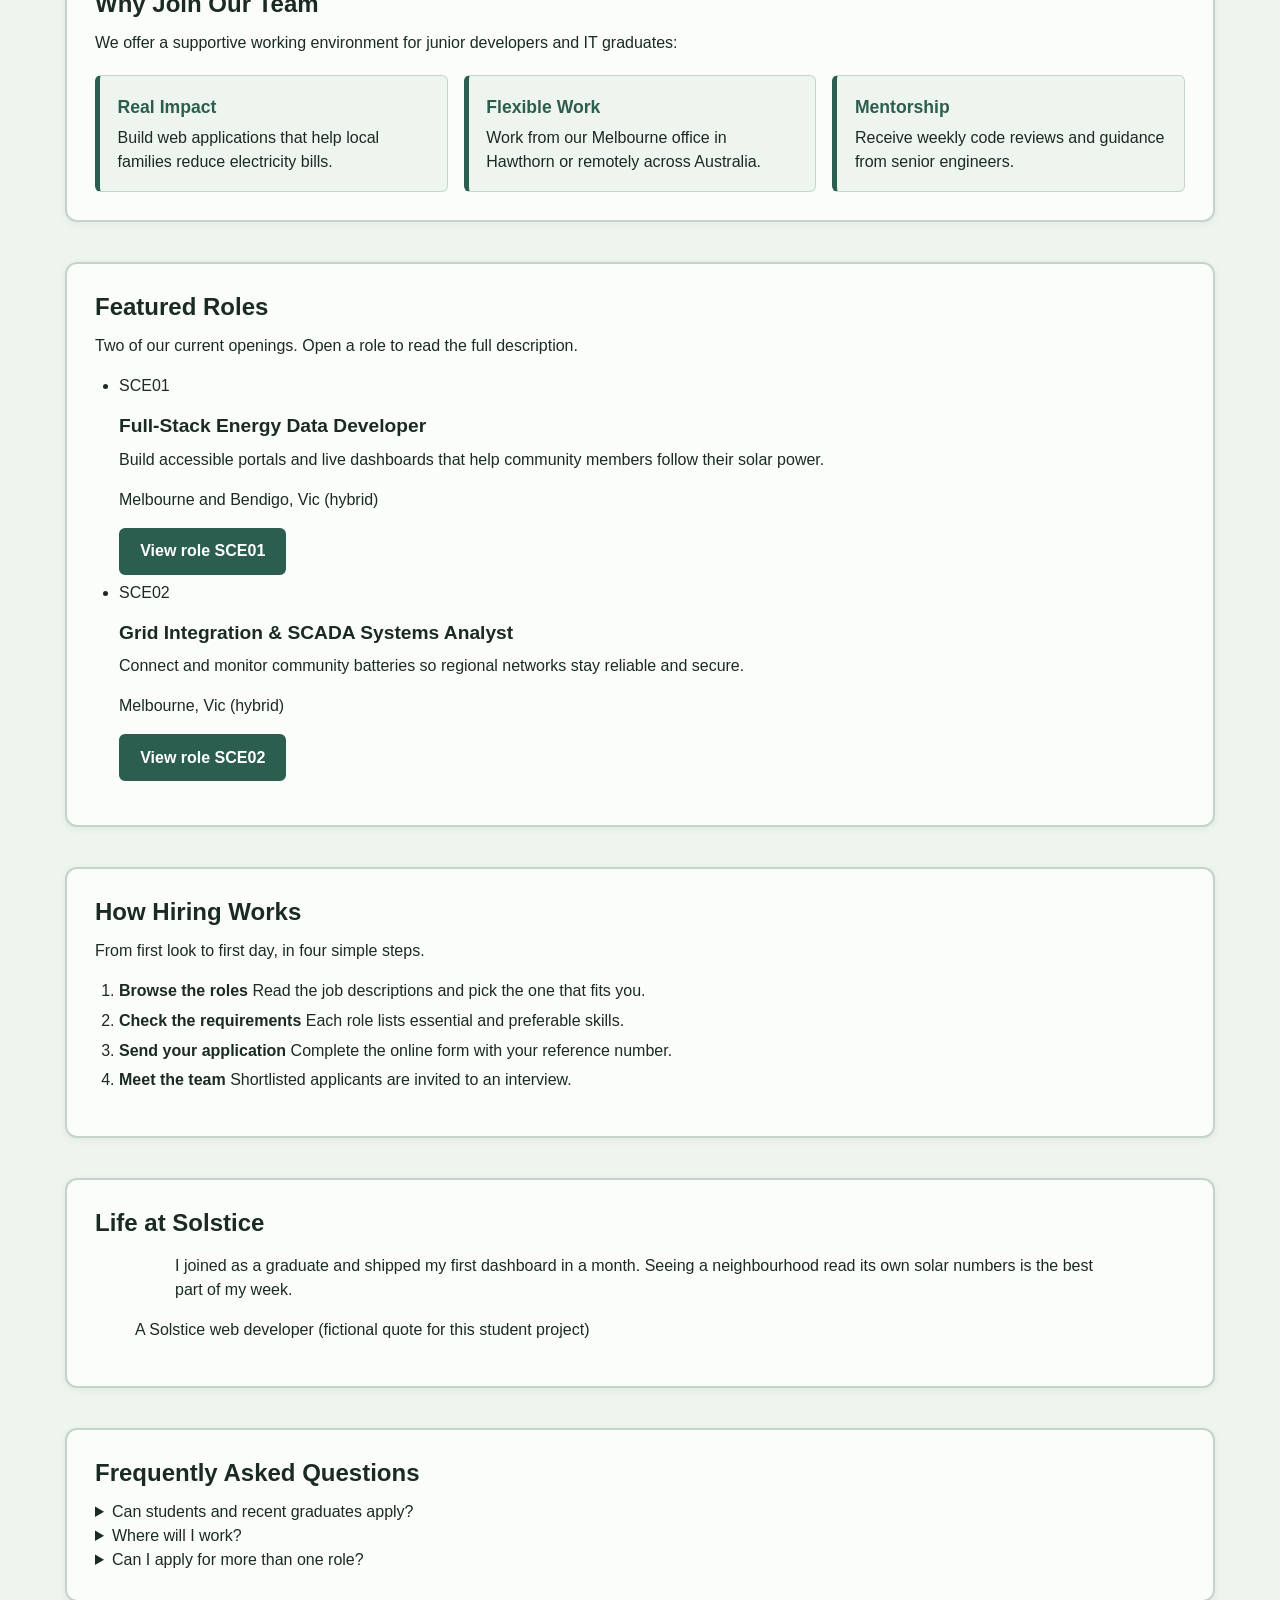
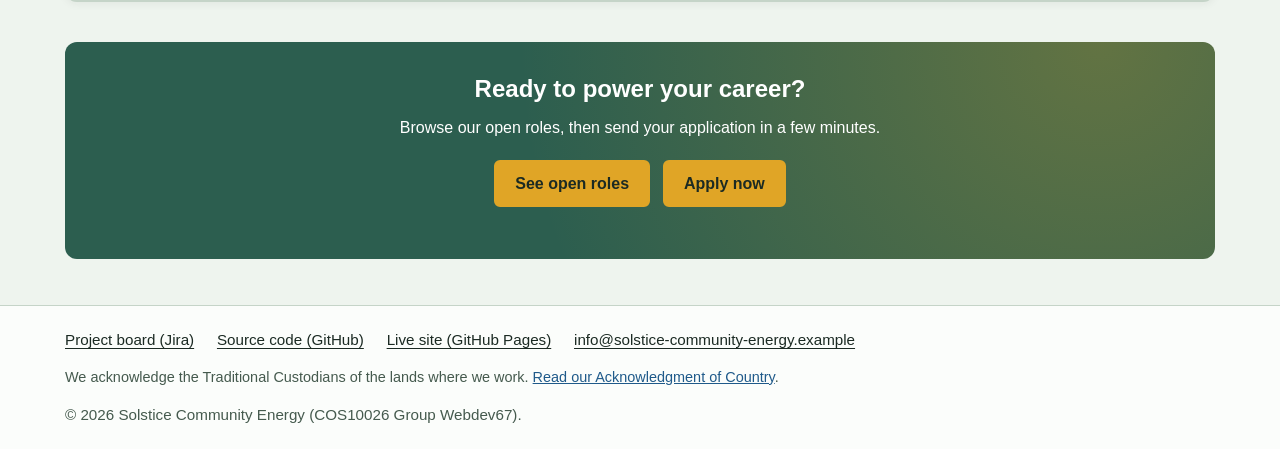
==== commit 10f859d0: "RWP-127 Add favicon, theme colour and Open Graph metadata to index Adds a favicon (images/logo.svg)," ====
--- a/index.html
+++ b/index.html
@@ -20,6 +20,11 @@
   <meta name="description" content="Careers at Solstice Community Energy, a fictional renewable energy company.">
   <meta name="keywords" content="HTML, CSS, Renewable Energy, Careers, Solstice, Webdev67">
   <meta name="author" content="Le Cong Binh">
+  <meta name="theme-color" content="#2c5e4f">
+  <meta property="og:title" content="Solstice Community Energy Careers">
+  <meta property="og:description" content="Clean energy careers in Australia. Browse open roles and apply online.">
+  <meta property="og:type" content="website">
+  <link rel="icon" type="image/svg+xml" href="images/logo.svg">
 
   <!-- Link to styles.css -->
   <link rel="stylesheet" href="styles.css">
@@ -188,7 +193,74 @@
         </ul>
       </section>
 
-      <!-- 5. Call to action -->
+      <!-- Featured roles: short previews that link to the Jobs page -->
+      <section class="section" aria-labelledby="featured-title">
+        <h2 id="featured-title">Featured Roles</h2>
+        <p>Two of our current openings. Open a role to read the full description.</p>
+
+        <ul class="featured">
+          <li>
+            <p class="featured-ref">SCE01</p>
+            <h3>Full-Stack Energy Data Developer</h3>
+            <p>Build accessible portals and live dashboards that help community members follow their solar power.</p>
+            <p class="featured-meta">Melbourne and Bendigo, Vic (hybrid)</p>
+            <a class="button" href="jobs.html#job-1-title">View role SCE01</a>
+          </li>
+          <li>
+            <p class="featured-ref">SCE02</p>
+            <h3>Grid Integration &amp; SCADA Systems Analyst</h3>
+            <p>Connect and monitor community batteries so regional networks stay reliable and secure.</p>
+            <p class="featured-meta">Melbourne, Vic (hybrid)</p>
+            <a class="button" href="jobs.html#job-2-title">View role SCE02</a>
+          </li>
+        </ul>
+      </section>
+
+      <!-- 5. How hiring works: ordered list numbered with CSS counters -->
+      <section class="section" aria-labelledby="steps-title">
+        <h2 id="steps-title">How Hiring Works</h2>
+        <p>From first look to first day, in four simple steps.</p>
+
+        <ol class="steps">
+          <li><strong>Browse the roles</strong> Read the job descriptions and pick the one that fits you.</li>
+          <li><strong>Check the requirements</strong> Each role lists essential and preferable skills.</li>
+          <li><strong>Send your application</strong> Complete the online form with your reference number.</li>
+          <li><strong>Meet the team</strong> Shortlisted applicants are invited to an interview.</li>
+        </ol>
+      </section>
+
+      <!-- 6. Team voice (fictional quote) -->
+      <section class="section" aria-labelledby="voice-title">
+        <h2 id="voice-title">Life at Solstice</h2>
+        <figure class="voice">
+          <blockquote>
+            <p>I joined as a graduate and shipped my first dashboard in a month. Seeing a neighbourhood read its own solar numbers is the best part of my week.</p>
+          </blockquote>
+          <figcaption>A Solstice web developer (fictional quote for this student project)</figcaption>
+        </figure>
+      </section>
+
+      <!-- 7. FAQ: native details and summary elements, no JavaScript needed -->
+      <section class="section" aria-labelledby="faq-title">
+        <h2 id="faq-title">Frequently Asked Questions</h2>
+
+        <div class="faq">
+          <details>
+            <summary>Can students and recent graduates apply?</summary>
+            <p>Yes. Each role on the Jobs page lists its essential and preferable requirements. If you meet the essentials, we encourage you to apply.</p>
+          </details>
+          <details>
+            <summary>Where will I work?</summary>
+            <p>Our teams work in Melbourne and Bendigo with hybrid options, so you can split your week between the office and home.</p>
+          </details>
+          <details>
+            <summary>Can I apply for more than one role?</summary>
+            <p>You can. Submit one application form for each job reference number.</p>
+          </details>
+        </div>
+      </section>
+
+      <!-- 8. Call to action -->
       <section class="cta-band" aria-labelledby="cta-title">
         <h2 id="cta-title">Ready to power your career?</h2>
         <p>Browse our open roles, then send your application in a few minutes.</p>
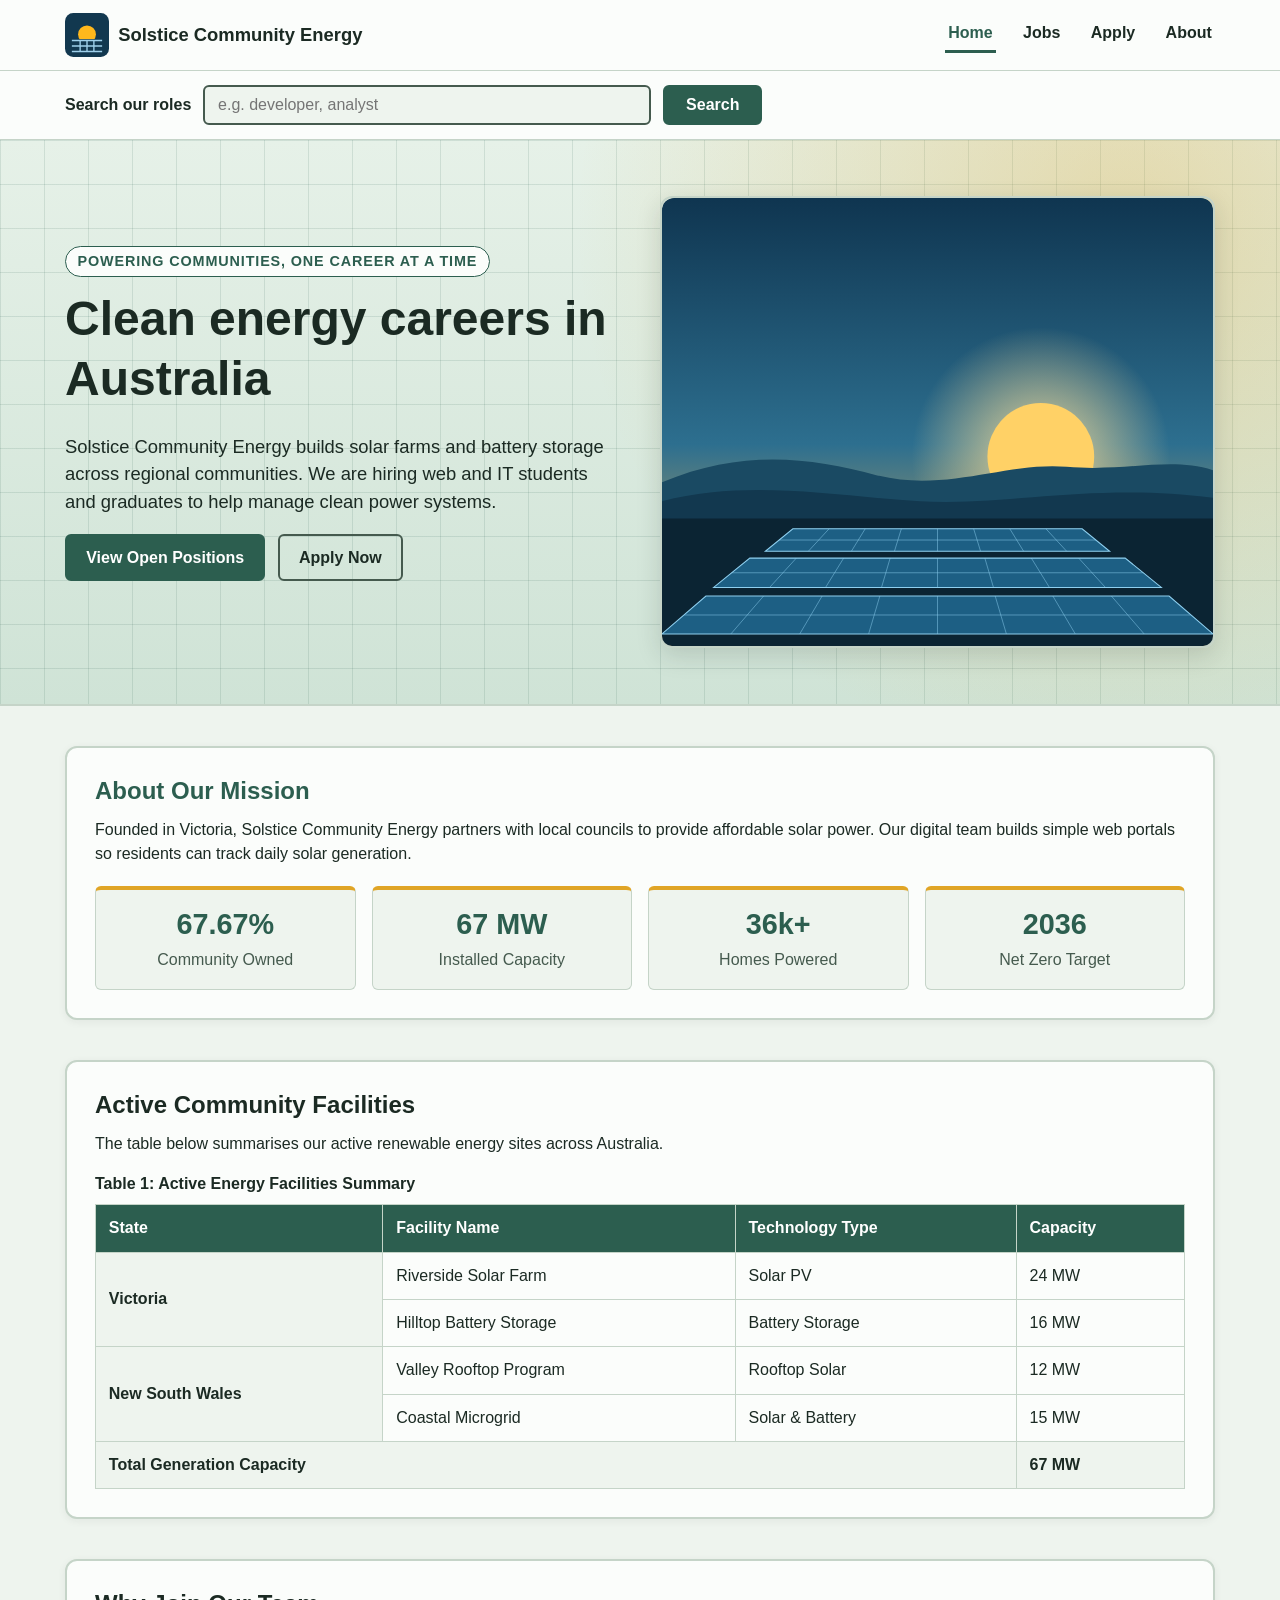
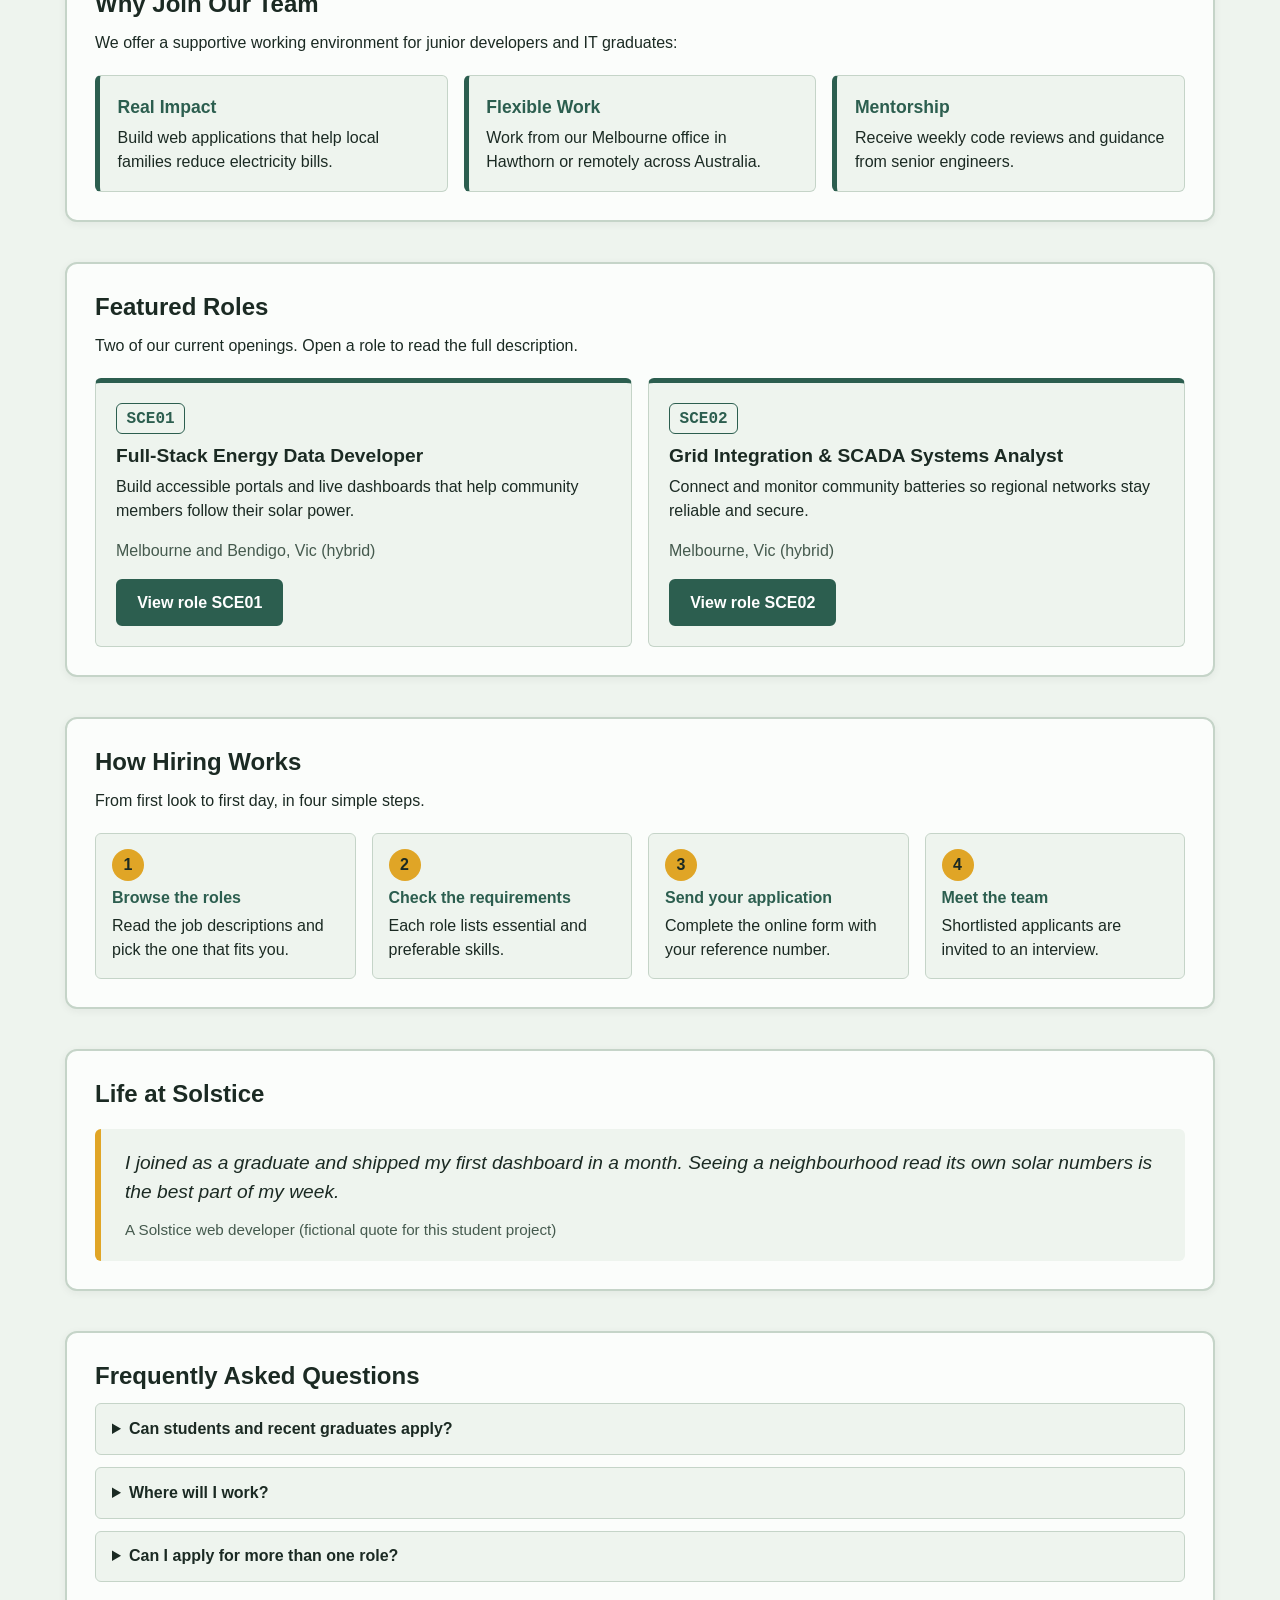
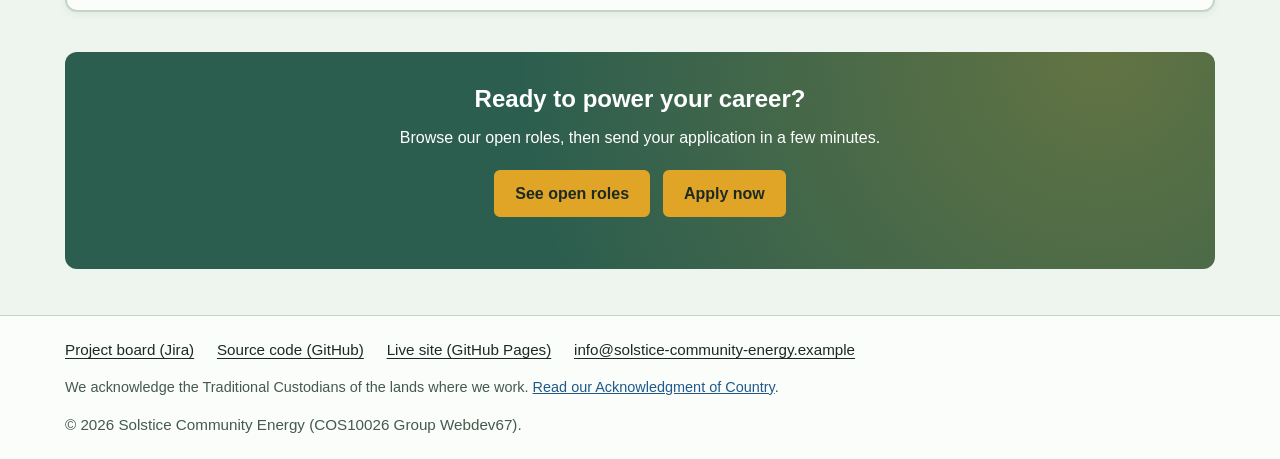
==== commit 2176b089: "RWP-126 Add featured roles section linking to the Jobs page Adds two featured-role cards (SCE01, SCE" ====
--- a/index.html
+++ b/index.html
@@ -20,11 +20,6 @@
   <meta name="description" content="Careers at Solstice Community Energy, a fictional renewable energy company.">
   <meta name="keywords" content="HTML, CSS, Renewable Energy, Careers, Solstice, Webdev67">
   <meta name="author" content="Le Cong Binh">
-  <meta name="theme-color" content="#2c5e4f">
-  <meta property="og:title" content="Solstice Community Energy Careers">
-  <meta property="og:description" content="Clean energy careers in Australia. Browse open roles and apply online.">
-  <meta property="og:type" content="website">
-  <link rel="icon" type="image/svg+xml" href="images/logo.svg">
 
   <!-- Link to styles.css -->
   <link rel="stylesheet" href="styles.css">
--- a/styles.css
+++ b/styles.css
@@ -120,10 +120,21 @@
   border: 0;
 }
 
+/* Smooth scrolling for in-page links (skip link, footer link) */
+html {
+  scroll-behavior: smooth;
+  scroll-padding-top: 5rem;   /* keeps targets clear of the sticky header */
+}
+
 /* Respect visitors who turn animations off in their system settings */
 @media (prefers-reduced-motion: reduce) {
+  html {
+    scroll-behavior: auto;
+  }
+
   * {
     transition: none !important;
+    animation: none !important;
   }
 }
 
@@ -167,7 +178,11 @@
 /* ==========================================================================
    4. HEADER, NAVIGATION, BUTTONS & FOOTER
    ========================================================================== */
+/* Header stays at the top of the screen while scrolling */
 .site-header {
+  position: sticky;
+  top: 0;
+  z-index: 100;
   background-color: var(--surface);
   border-bottom: 1px solid var(--line);
 }
@@ -235,9 +250,11 @@
   border-radius: var(--radius);
   text-decoration: none;
   margin-right: 0.5em;
+  transition: background-color 0.2s, color 0.2s, transform 0.2s;
 }
 
 .button:hover {
+  transform: translateY(-2px);
   background-color: var(--ink);
   border-color: var(--ink);
   color: var(--on-primary);
@@ -565,6 +582,186 @@
   color: var(--ink);
 }
 
+/* ---- Gentle fade-in when the page loads (switched off by reduced-motion) ---- */
+@keyframes home-rise {
+  from {
+    opacity: 0;
+    transform: translateY(14px);
+  }
+  to {
+    opacity: 1;
+    transform: translateY(0);
+  }
+}
+
+.page-home .hero-copy {
+  animation: home-rise 0.7s ease-out both;
+}
+
+.page-home .hero-media {
+  animation: home-rise 0.7s ease-out 0.15s both;
+}
+
+/* ---- Cards lift slightly on hover ---- */
+.page-home .stat-box,
+.page-home .benefits li {
+  transition: transform 0.2s, box-shadow 0.2s;
+}
+
+.page-home .stat-box:hover,
+.page-home .benefits li:hover {
+  transform: translateY(-3px);
+  box-shadow: 0 6px 14px rgba(27, 42, 35, 0.12);
+}
+
+/* ---- Featured roles: two cards that link to jobs.html ---- */
+.page-home .featured {
+  display: grid;
+  grid-template-columns: repeat(2, 1fr);
+  gap: 1em;
+  margin: 1.25em 0 0;
+  padding: 0;
+  list-style: none;
+}
+
+.page-home .featured li {
+  display: flex;
+  flex-direction: column;
+  margin-bottom: 0;
+  padding: 1.25em;
+  background-color: var(--bg);
+  border: 1px solid var(--line);
+  border-top: 5px solid var(--primary);
+  border-radius: var(--radius);
+  transition: transform 0.2s, box-shadow 0.2s;
+}
+
+.page-home .featured li:hover {
+  transform: translateY(-3px);
+  box-shadow: 0 6px 14px rgba(27, 42, 35, 0.12);
+}
+
+.page-home .featured h3 {
+  margin-bottom: 0.4em;
+}
+
+.page-home .featured-ref {
+  align-self: flex-start;
+  margin-bottom: 0.6em;
+  padding: 0.15em 0.6em;
+  font-family: var(--font-mono);
+  font-weight: bold;
+  color: var(--primary);
+  border: 1px solid var(--primary);
+  border-radius: var(--radius);
+}
+
+.page-home .featured-meta {
+  color: var(--ink-muted);
+}
+
+.page-home .featured .button {
+  align-self: flex-start;
+  margin-top: auto;
+}
+
+/* ---- How hiring works: numbered steps drawn with CSS counters ---- */
+.page-home .steps {
+  counter-reset: step;
+  display: grid;
+  grid-template-columns: repeat(4, 1fr);
+  gap: 1em;
+  margin: 1.25em 0 0;
+  padding: 0;
+  list-style: none;
+}
+
+.page-home .steps li {
+  counter-increment: step;
+  position: relative;
+  margin-bottom: 0;
+  padding: 3.2em 1em 1em;
+  background-color: var(--bg);
+  border: 1px solid var(--line);
+  border-radius: var(--radius);
+}
+
+.page-home .steps li::before {
+  content: counter(step);
+  position: absolute;
+  top: 0.9em;
+  left: 1em;
+  width: 2em;
+  height: 2em;
+  line-height: 2em;
+  text-align: center;
+  font-weight: bold;
+  color: var(--ink);
+  background-color: var(--accent);
+  border-radius: 50%;
+}
+
+.page-home .steps strong {
+  display: block;
+  margin-bottom: 0.3em;
+  color: var(--primary);
+}
+
+/* ---- Team quote ---- */
+.page-home .voice {
+  margin: 1.25em 0 0;
+  padding: 1.25em 1.5em;
+  background-color: var(--bg);
+  border-left: 6px solid var(--accent);
+  border-radius: var(--radius);
+}
+
+.page-home .voice blockquote {
+  margin: 0;
+}
+
+.page-home .voice blockquote p {
+  margin: 0 0 0.6em;
+  font-size: 1.2em;
+  font-style: italic;
+}
+
+.page-home .voice figcaption {
+  color: var(--ink-muted);
+  font-size: 0.95em;
+}
+
+/* ---- FAQ: details and summary ---- */
+.page-home .faq details {
+  margin-top: 0.75em;
+  background-color: var(--bg);
+  border: 1px solid var(--line);
+  border-radius: var(--radius);
+}
+
+.page-home .faq summary {
+  padding: 0.8em 1em;
+  font-weight: bold;
+  cursor: pointer;
+}
+
+.page-home .faq summary:hover {
+  color: var(--primary);
+}
+
+.page-home .faq details[open] {
+  border-color: var(--primary);
+}
+
+.page-home .faq details[open] summary {
+  border-bottom: 1px solid var(--line);
+}
+
+.page-home .faq details p {
+  margin: 0;
+  padding: 0.9em 1em;
+}
+
 /* ---- index.html on tablets and phones ---- */
 @media (max-width: 768px) {
   .page-home .hero {
@@ -576,8 +773,13 @@
     text-align: center;
   }
 
-  .page-home .benefits {
+  .page-home .benefits,
+  .page-home .featured {
     grid-template-columns: 1fr;
+  }
+
+  .page-home .steps {
+    grid-template-columns: repeat(2, 1fr);
   }
 
   .page-home .search-form input[type="search"] {
@@ -589,6 +791,10 @@
 @media (max-width: 36rem) {
   .page-home .section {
     padding: 1.25em;
+  }
+
+  .page-home .steps {
+    grid-template-columns: 1fr;
   }
 
   .page-home .data-table {
@@ -1231,3 +1437,27 @@
 }
 
 
+/* ==========================================================================
+   10. PRINT STYLES (shared)
+   Cleaner paper copy: no navigation, search or buttons, black text,
+   and web addresses written out after links.
+   ========================================================================== */
+@media print {
+  body {
+    color: #000000;
+    background-color: #ffffff;
+  }
+
+  .site-header,
+  .skip-link,
+  .home-search,
+  .button,
+  .cta-band {
+    display: none;
+  }
+
+  a[href^="http"]::after {
+    content: " (" attr(href) ")";
+    font-size: 0.85em;
+  }
+}
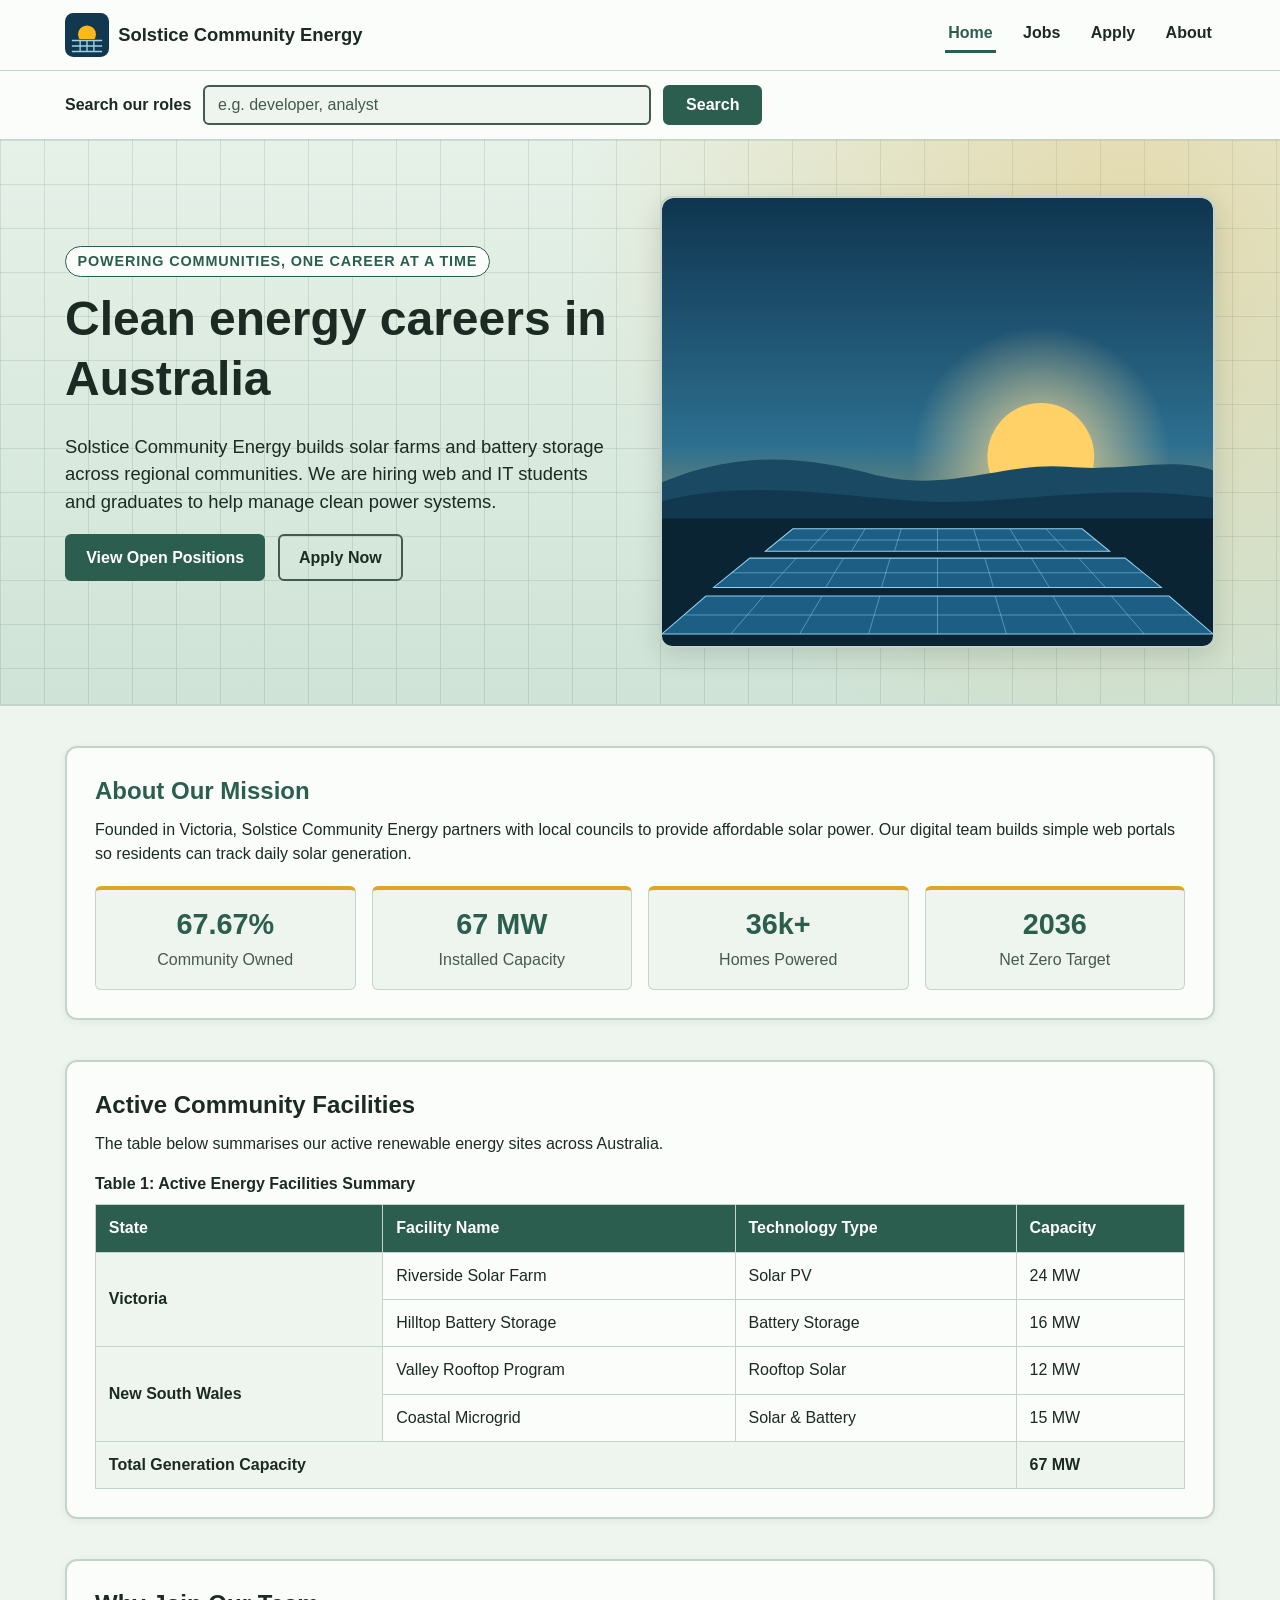
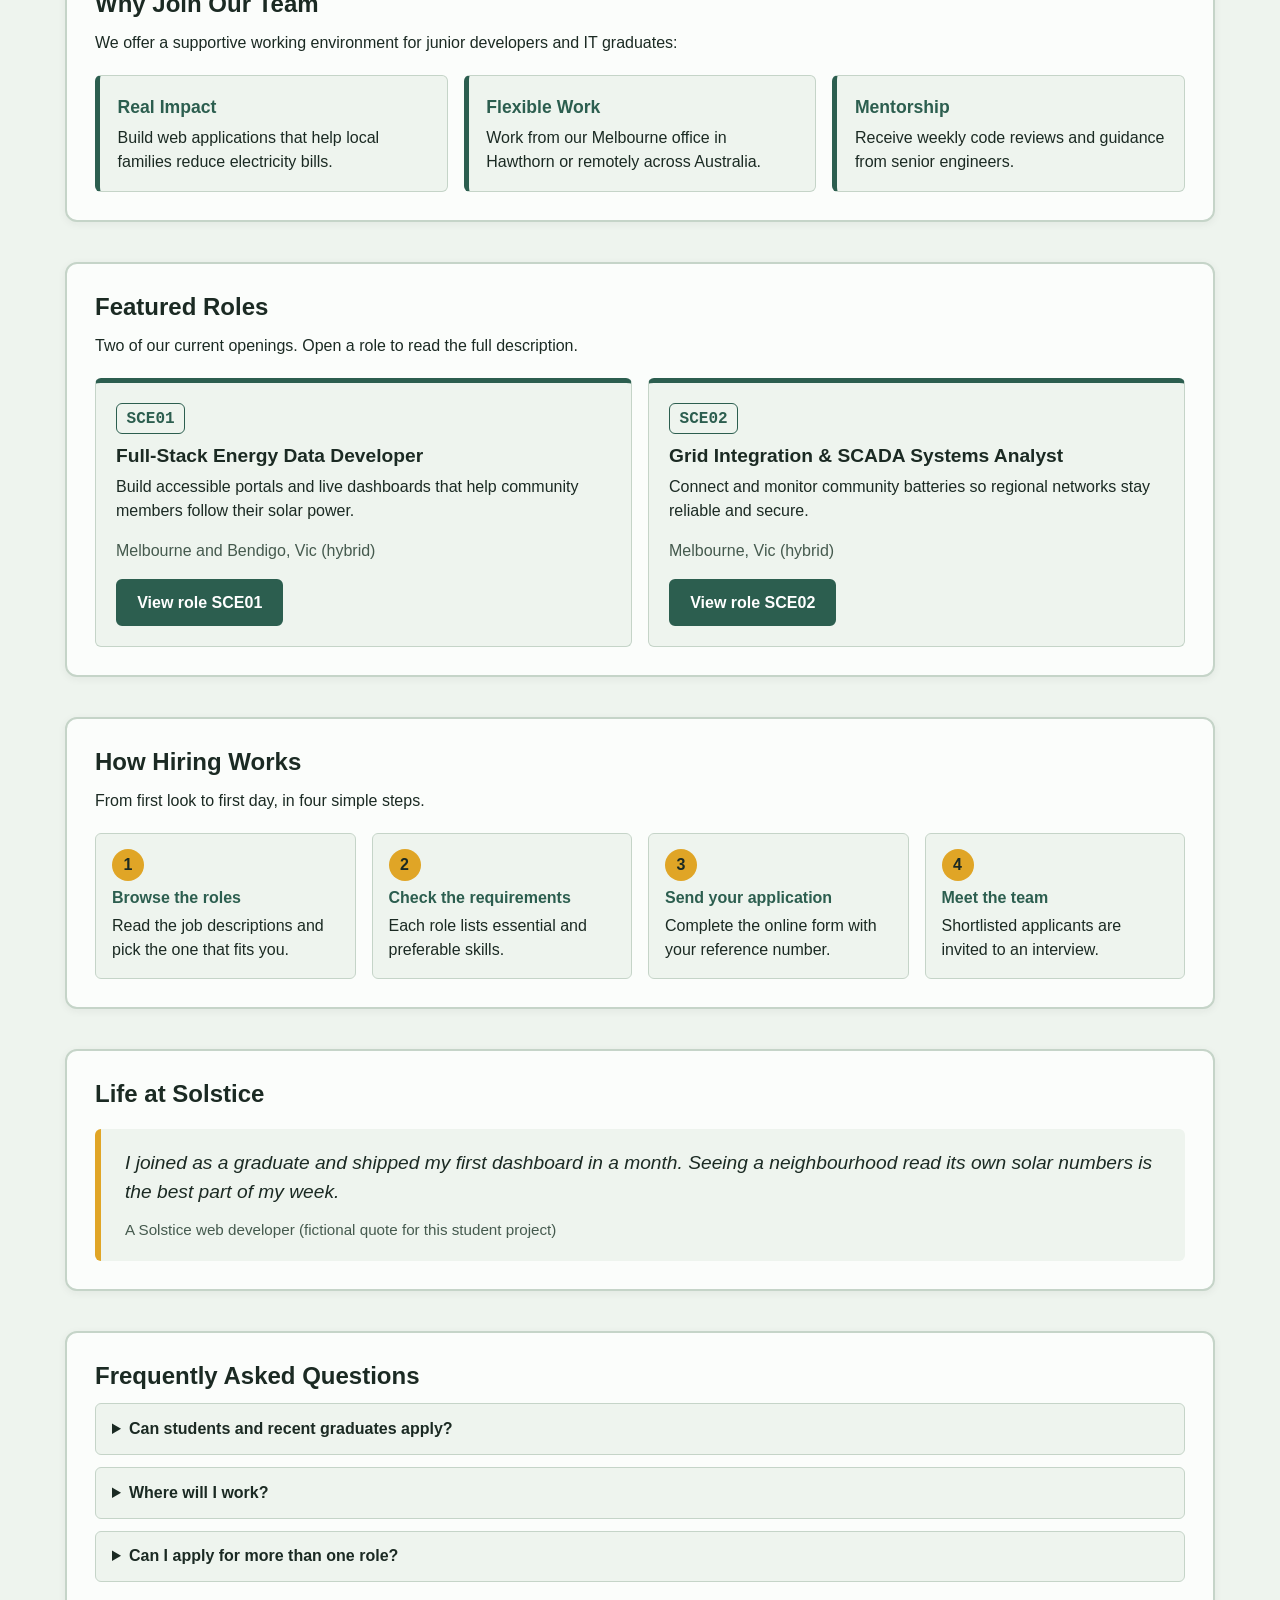
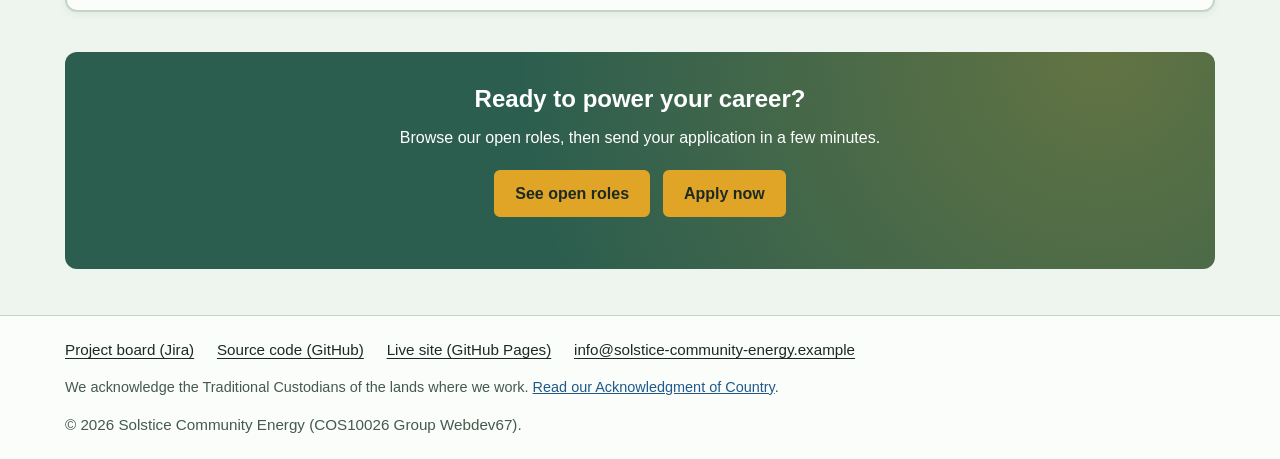
==== commit 0ac7721d: "Merge pull request #32 from congbinhle120203/feat/index-polish Feat/index polish" ====
--- a/index.html
+++ b/index.html
@@ -20,6 +20,11 @@
   <meta name="description" content="Careers at Solstice Community Energy, a fictional renewable energy company.">
   <meta name="keywords" content="HTML, CSS, Renewable Energy, Careers, Solstice, Webdev67">
   <meta name="author" content="Le Cong Binh">
+  <meta name="theme-color" content="#2c5e4f">
+  <meta property="og:title" content="Solstice Community Energy Careers">
+  <meta property="og:description" content="Clean energy careers in Australia. Browse open roles and apply online.">
+  <meta property="og:type" content="website">
+  <link rel="icon" type="image/svg+xml" href="images/logo.svg">
 
   <!-- Link to styles.css -->
   <link rel="stylesheet" href="styles.css">
--- a/styles.css
+++ b/styles.css
@@ -107,6 +107,12 @@
   outline-offset: 2px;
 }
 
+/* Placeholder text: the browser default is too pale on our background */
+::placeholder {
+  color: var(--ink-muted);
+  opacity: 1;
+}
+
 /* Text for screen readers only (hidden on screen) */
 .visually-hidden {
   position: absolute;
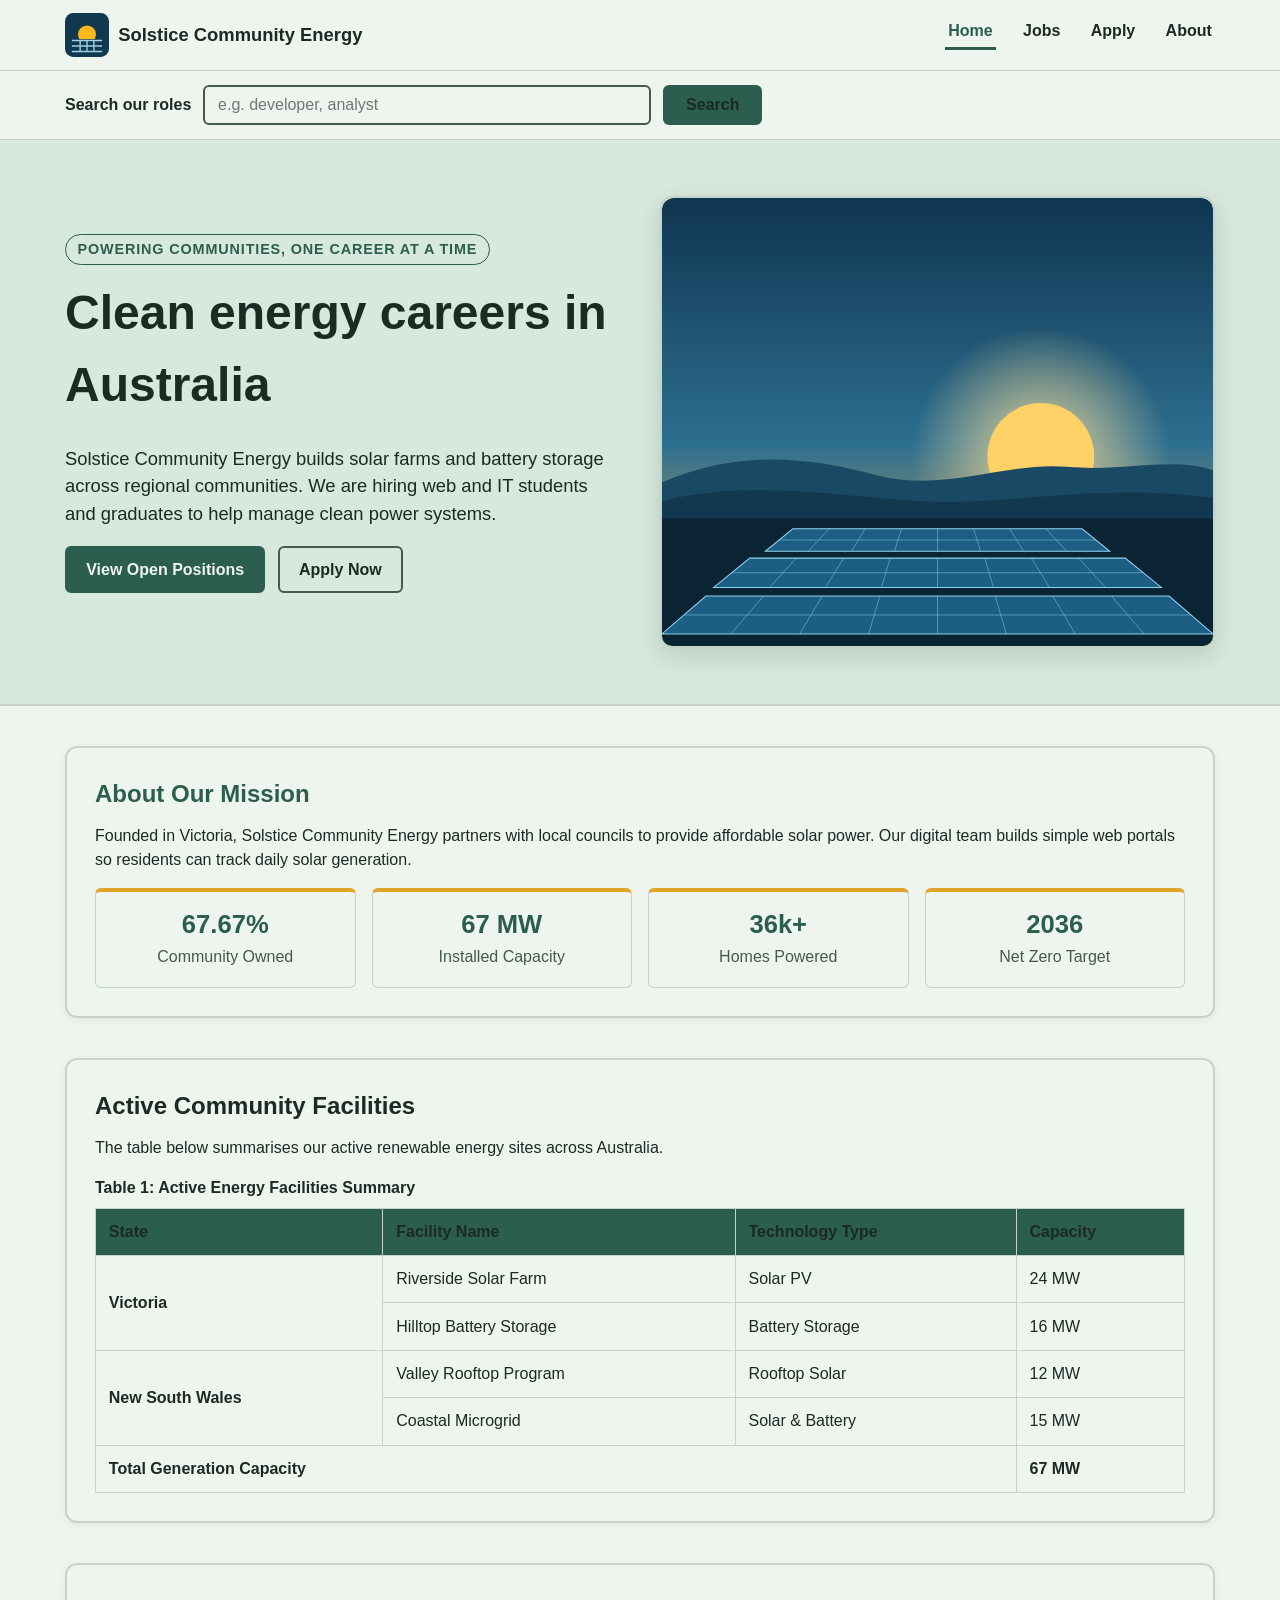
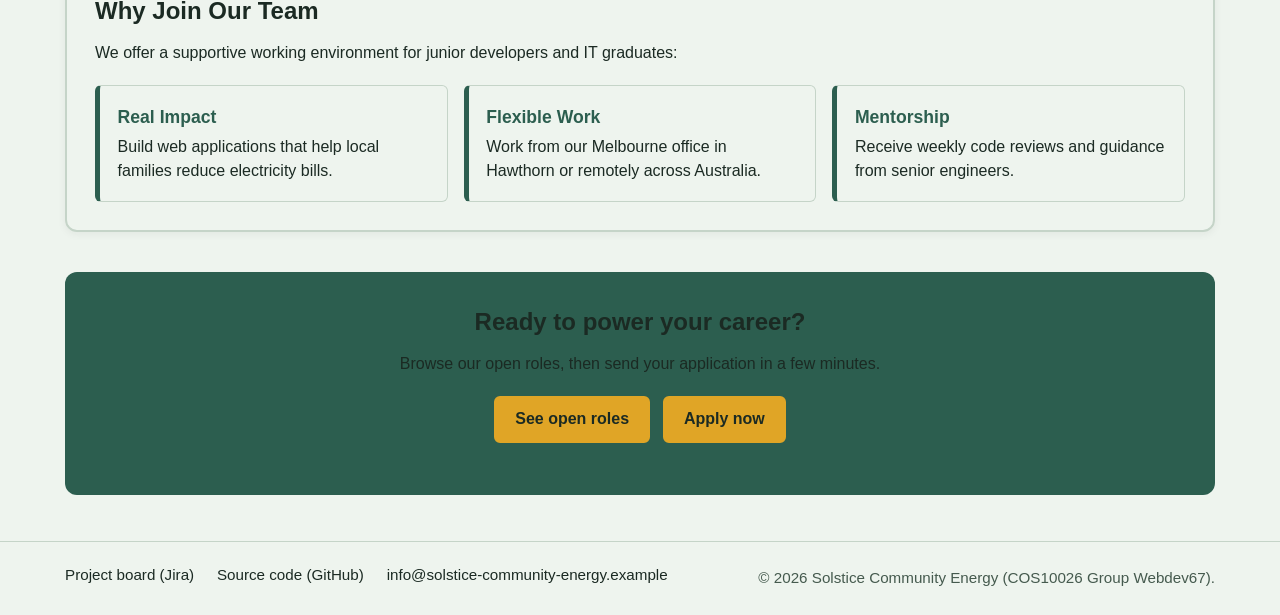
==== commit 6660ce87: "Enhance homepage layout with search functionality, hero section updates, and improved accessibility " ====
--- a/index.html
+++ b/index.html
@@ -1,16 +1,4 @@
 <!DOCTYPE html>
-<!--
-  index.html - Solstice Community Energy Careers (fictional company)
-  COS10026 Applied Web Project Part 1 - Group Webdev67, industry G03 Sustainable Energy Solutions
-  Author: Le Cong Binh
-
-  ACKNOWLEDGEMENTS
-  - Company concept inspired by public solar and energy company websites
-    (BlueTop Solar, TSE, SolarAccess, First Solar). No text or images were copied.
-  - Page structure, CSS and accessibility checks drafted with help from Claude (Anthropic,
-    Claude Sonnet 5.5), then reviewed, edited and tested by the author. See README.md.
-  - The company, people, quotes and figures on this page are fictional.
--->
 <html lang="en-AU">
 
 <head>
@@ -20,25 +8,19 @@
   <meta name="description" content="Careers at Solstice Community Energy, a fictional renewable energy company.">
   <meta name="keywords" content="HTML, CSS, Renewable Energy, Careers, Solstice, Webdev67">
   <meta name="author" content="Le Cong Binh">
-  <meta name="theme-color" content="#2c5e4f">
-  <meta property="og:title" content="Solstice Community Energy Careers">
-  <meta property="og:description" content="Clean energy careers in Australia. Browse open roles and apply online.">
-  <meta property="og:type" content="website">
-  <link rel="icon" type="image/svg+xml" href="images/logo.svg">
 
   <!-- Link to styles.css -->
   <link rel="stylesheet" href="styles.css">
 
-  <!-- Embedded CSS: keeps the hero paragraph a readable line length -->
+  <!-- Embedded CSS -->
   <style>
-    .page-home .hero .lead {
+    .hero .lead {
       max-width: 38em;
     }
   </style>
 </head>
 
 <body class="page-home">
-
   <!-- Skip link for keyboard and screen reader users -->
   <a class="skip-link" href="#main">Skip to main content</a>
 
@@ -48,11 +30,11 @@
 
       <!-- Logo and company name; the name is real text, so the logo image needs no alt text -->
       <a class="brand" href="index.html">
-        <img src="images/logo.svg" width="44" height="44" alt="">
+        <img src="images/logo.svg" width="44" height="44" alt="Solstice Community Energy Logo">
         <span>Solstice Community Energy</span>
       </a>
 
-      <nav class="main-nav" aria-label="Main">
+      <nav class="main-nav">
         <ul>
           <li><a href="index.html" aria-current="page">Home</a></li>
           <li><a href="jobs.html">Jobs</a></li>
@@ -66,7 +48,6 @@
 
   <!-- Main content -->
   <main id="main">
-
     <!-- Search box with a button -->
     <section class="home-search" aria-label="Search">
       <div class="container">
@@ -78,7 +59,7 @@
       </div>
     </section>
 
-    <!-- 1. Hero banner: slogan, name, description and image -->
+<!-- 1. Hero banner: slogan, name, description and image -->
     <section class="hero" aria-labelledby="hero-title">
       <div class="container hero-inner">
 
@@ -192,75 +173,7 @@
           <li><strong>Mentorship</strong> Receive weekly code reviews and guidance from senior engineers.</li>
         </ul>
       </section>
-
-      <!-- Featured roles: short previews that link to the Jobs page -->
-      <section class="section" aria-labelledby="featured-title">
-        <h2 id="featured-title">Featured Roles</h2>
-        <p>Two of our current openings. Open a role to read the full description.</p>
-
-        <ul class="featured">
-          <li>
-            <p class="featured-ref">SCE01</p>
-            <h3>Full-Stack Energy Data Developer</h3>
-            <p>Build accessible portals and live dashboards that help community members follow their solar power.</p>
-            <p class="featured-meta">Melbourne and Bendigo, Vic (hybrid)</p>
-            <a class="button" href="jobs.html#job-1-title">View role SCE01</a>
-          </li>
-          <li>
-            <p class="featured-ref">SCE02</p>
-            <h3>Grid Integration &amp; SCADA Systems Analyst</h3>
-            <p>Connect and monitor community batteries so regional networks stay reliable and secure.</p>
-            <p class="featured-meta">Melbourne, Vic (hybrid)</p>
-            <a class="button" href="jobs.html#job-2-title">View role SCE02</a>
-          </li>
-        </ul>
-      </section>
-
-      <!-- 5. How hiring works: ordered list numbered with CSS counters -->
-      <section class="section" aria-labelledby="steps-title">
-        <h2 id="steps-title">How Hiring Works</h2>
-        <p>From first look to first day, in four simple steps.</p>
-
-        <ol class="steps">
-          <li><strong>Browse the roles</strong> Read the job descriptions and pick the one that fits you.</li>
-          <li><strong>Check the requirements</strong> Each role lists essential and preferable skills.</li>
-          <li><strong>Send your application</strong> Complete the online form with your reference number.</li>
-          <li><strong>Meet the team</strong> Shortlisted applicants are invited to an interview.</li>
-        </ol>
-      </section>
-
-      <!-- 6. Team voice (fictional quote) -->
-      <section class="section" aria-labelledby="voice-title">
-        <h2 id="voice-title">Life at Solstice</h2>
-        <figure class="voice">
-          <blockquote>
-            <p>I joined as a graduate and shipped my first dashboard in a month. Seeing a neighbourhood read its own solar numbers is the best part of my week.</p>
-          </blockquote>
-          <figcaption>A Solstice web developer (fictional quote for this student project)</figcaption>
-        </figure>
-      </section>
-
-      <!-- 7. FAQ: native details and summary elements, no JavaScript needed -->
-      <section class="section" aria-labelledby="faq-title">
-        <h2 id="faq-title">Frequently Asked Questions</h2>
-
-        <div class="faq">
-          <details>
-            <summary>Can students and recent graduates apply?</summary>
-            <p>Yes. Each role on the Jobs page lists its essential and preferable requirements. If you meet the essentials, we encourage you to apply.</p>
-          </details>
-          <details>
-            <summary>Where will I work?</summary>
-            <p>Our teams work in Melbourne and Bendigo with hybrid options, so you can split your week between the office and home.</p>
-          </details>
-          <details>
-            <summary>Can I apply for more than one role?</summary>
-            <p>You can. Submit one application form for each job reference number.</p>
-          </details>
-        </div>
-      </section>
-
-      <!-- 8. Call to action -->
+      <!-- 5. Call to action -->
       <section class="cta-band" aria-labelledby="cta-title">
         <h2 id="cta-title">Ready to power your career?</h2>
         <p>Browse our open roles, then send your application in a few minutes.</p>
@@ -274,31 +187,25 @@
 
   </main>
 
-  <!-- Footer: Jira board, GitHub repository and contact email -->
+  <!-- Footer -->
   <footer class="site-footer">
     <div class="container footer-inner">
       <ul class="footer-links">
         <li>
           <a href="https://defesttosiro.atlassian.net/jira/software/projects/RWP/boards/2/backlog" target="_blank" rel="noopener noreferrer">
-            Project board (Jira) <span class="visually-hidden">(opens in a new tab)</span>
-          </a>
-        </li>
+          Project board (Jira) <span class="visually-hidden">(opens in a new tab)</span>
+        </a>
+      </li>
         <li>
           <a href="https://github.com/congbinhle120203/COS10026_GroupProject1_Webdev67.git" target="_blank" rel="noopener noreferrer">
-            Source code (GitHub) <span class="visually-hidden">(opens in a new tab)</span>
-          </a>
-        </li>
-        <li>
-          <a href="https://congbinhle120203.github.io/COS10026_GroupProject1_Webdev67/" target="_blank" rel="noopener noreferrer">
-            Live site (GitHub Pages) <span class="visually-hidden">(opens in a new tab)</span>
-          </a>
-        </li>
+          Source code (GitHub) <span class="visually-hidden">(opens in a new tab)</span>
+        </a>
+      </li>
         <li><a href="mailto:info@solstice-community-energy.example">info@solstice-community-energy.example</a></li>
       </ul>
-      <p class="footer-country">We acknowledge the Traditional Custodians of the lands where we work. <a href="jobs.html#ack-heading">Read our Acknowledgment of Country</a>.</p>
       <p>&copy; 2026 Solstice Community Energy (COS10026 Group Webdev67).</p>
     </div>
   </footer>
 
 </body>
-</html>
+</html>
--- a/styles.css
+++ b/styles.css
@@ -3,10 +3,10 @@
    COS10026 Applied Web Project Part 1 - Group G03 (Webdev67)
 
    HOW THIS FILE IS ORGANISED
-   1. Colour variables and theme    (shared - Binh)
-   2. Base styles                   (shared - Binh)
-   3. Layout container              (shared - Binh)
-   4. Header, nav, buttons, footer  (shared - Binh)
+   1. Colour variables and theme    (shared)
+   2. Base styles                   (shared)
+   3. Layout container              (shared)
+   4. Header, nav, buttons, footer  (shared)
    5. index.html                    (Binh,  scope: .page-home)
    6. jobs.html                     (Huy,   scope: .page-jobs)
    7. apply.html                    (Duy,   scope: .page-apply)
@@ -19,22 +19,17 @@
 
 
 /* ==========================================================================
-   1. COLOR VARIABLES & THEME (Eucalyptus)
-   Change a colour here once and every page updates.
+   1. COLOR VARIABLES & THEME
    ========================================================================== */
 :root {
-  --bg: #eef4ee;          /* page background */
-  --surface: #fbfdfb;     /* cards and boxes sitting on the background */
-  --ink: #1b2a23;        /* main text */
-  --ink-muted: #455a4e;   /* secondary text */
-  --primary: #2c5e4f;     /* brand green */
-  --on-primary: #ffffff;  /* text placed on the brand green */
-  --accent: #e0a526;      /* sun yellow, used for highlights */
-  --line: #c5d4c8;        /* borders and dividers */
+  --bg: #eef4ee;
+  --ink: #1b2a23;
+  --ink-muted: #455a4e;
+  --primary: #2c5e4f;
+  --accent: #e0a526;
+  --line: #c5d4c8;
   --link: #1f5a8a;
-  --focus: #9a3412;       /* keyboard focus outline */
-  --sun-glow: rgba(224, 165, 38, 0.30);   /* soft sun in the hero background */
-  --grid-line: rgba(44, 94, 79, 0.13);    /* solar panel grid lines */
+  --focus: #9a3412;
 
   --font: Calibri, Arial, sans-serif;
   --font-mono: Consolas, monospace;
@@ -62,7 +57,6 @@
 
 h1, h2, h3 {
   color: var(--ink);
-  line-height: 1.25;
   margin-top: 0;
 }
 
@@ -97,23 +91,7 @@
   display: block;
 }
 
-/* Keyboard focus: a clear outline on every interactive element */
-a:focus-visible,
-button:focus-visible,
-input:focus-visible,
-select:focus-visible,
-textarea:focus-visible {
-  outline: 3px solid var(--focus);
-  outline-offset: 2px;
-}
-
-/* Placeholder text: the browser default is too pale on our background */
-::placeholder {
-  color: var(--ink-muted);
-  opacity: 1;
-}
-
-/* Text for screen readers only (hidden on screen) */
+
 .visually-hidden {
   position: absolute;
   width: 1px;
@@ -121,27 +99,9 @@
   padding: 0;
   margin: -1px;
   overflow: hidden;
-  clip-path: inset(50%);
+  clip: rect(0, 0, 0, 0);
   white-space: nowrap;
   border: 0;
-}
-
-/* Smooth scrolling for in-page links (skip link, footer link) */
-html {
-  scroll-behavior: smooth;
-  scroll-padding-top: 5rem;   /* keeps targets clear of the sticky header */
-}
-
-/* Respect visitors who turn animations off in their system settings */
-@media (prefers-reduced-motion: reduce) {
-  html {
-    scroll-behavior: auto;
-  }
-
-  * {
-    transition: none !important;
-    animation: none !important;
-  }
 }
 
 
@@ -158,7 +118,6 @@
   padding: 2em 0;
 }
 
-/* "Skip to main content" link: hidden until a keyboard user tabs to it */
 .skip-link {
   position: absolute;
   top: -100px;
@@ -166,7 +125,7 @@
   z-index: 9999;
   padding: 0.6rem 1.2rem;
   background-color: var(--primary);
-  color: var(--on-primary);
+  color: var(--bg);
   font-weight: bold;
   text-decoration: none;
   border-radius: 0 0 var(--radius) var(--radius);
@@ -174,6 +133,7 @@
   transition: top 0.2s ease-in-out;
 }
 
+
 .skip-link:focus {
   top: 0;
   outline: 3px solid var(--focus);
@@ -181,15 +141,12 @@
 }
 
 
+
 /* ==========================================================================
    4. HEADER, NAVIGATION, BUTTONS & FOOTER
    ========================================================================== */
-/* Header stays at the top of the screen while scrolling */
 .site-header {
-  position: sticky;
-  top: 0;
-  z-index: 100;
-  background-color: var(--surface);
+  background-color: var(--bg);
   border-bottom: 1px solid var(--line);
 }
 
@@ -198,7 +155,6 @@
   flex-wrap: wrap;
   align-items: center;
   justify-content: space-between;
-  gap: 0.5em 1em;
   padding: 0.8em 0;
 }
 
@@ -221,10 +177,6 @@
   list-style: none;
 }
 
-.main-nav li {
-  margin-bottom: 0;
-}
-
 .main-nav a {
   display: inline-block;
   padding: 0.3em 0.2em;
@@ -239,7 +191,6 @@
   border-bottom-color: var(--primary);
 }
 
-/* The page you are on: bold green with an underline */
 .main-nav a[aria-current="page"] {
   color: var(--primary);
   border-bottom-color: var(--primary);
@@ -250,27 +201,25 @@
   display: inline-block;
   padding: 0.6em 1.2em;
   font-weight: bold;
-  color: var(--on-primary);
+  color: var(--bg);
   background-color: var(--primary);
   border: 2px solid var(--primary);
   border-radius: var(--radius);
   text-decoration: none;
   margin-right: 0.5em;
-  transition: background-color 0.2s, color 0.2s, transform 0.2s;
 }
 
 .button:hover {
-  transform: translateY(-2px);
   background-color: var(--ink);
   border-color: var(--ink);
-  color: var(--on-primary);
+  color: var(--bg);
 }
 
 /* Footer */
 .site-footer {
   margin-top: 3em;
   padding: 1.5em 0;
-  background-color: var(--surface);
+  background-color: var(--bg);
   border-top: 1px solid var(--line);
   font-size: 0.95em;
 }
@@ -292,18 +241,13 @@
   list-style: none;
 }
 
-.footer-links li {
-  margin-bottom: 0;
-}
-
 .footer-links a {
   color: var(--ink);
+  text-decoration: none;
+}
+
+.footer-links a:hover {
   text-decoration: underline;
-  text-underline-offset: 3px;
-}
-
-.footer-links a:hover {
-  color: var(--primary);
 }
 
 .site-footer p {
@@ -311,18 +255,12 @@
   color: var(--ink-muted);
 }
 
-/* Acknowledgment of Country line (takes a full row of the footer) */
-.site-footer .footer-country {
-  flex-basis: 100%;
-  font-size: 0.95em;
-}
-
 
 /* ==========================================================================
    5. PAGE: index.html (Owner: Le Cong Binh - Scope: .page-home)
    ========================================================================== */
 
-/* ---- Search bar (strip under the header) ---- */
+/* search bar (strip under the header) */
 .page-home .home-search {
   padding: 0.9em 0;
   background-color: var(--surface);
@@ -368,10 +306,7 @@
   background-color: var(--ink);
   border-color: var(--ink);
 }
-
-/* ---- Hero banner: CSS background graphic ----
-   Layers, top to bottom: a soft sun glow, a solar panel grid
-   (two sets of thin lines), then a green gradient underneath. */
+/* hero banner */
 .page-home .hero {
   padding: 3.5em 0;
   background-color: #d7e8dc;
@@ -459,7 +394,7 @@
   display: flex;
   flex-wrap: wrap;
   gap: 1em;
-  margin-top: 1.25em;
+  margin-top: 1em;
 }
 
 .page-home .stat-box {
@@ -474,7 +409,7 @@
 }
 
 .page-home .stat-number {
-  font-size: 1.8em;
+  font-size: 1.6em;
   font-weight: bold;
   line-height: 1.2;
   color: var(--primary);
@@ -553,7 +488,6 @@
   color: var(--primary);
   font-size: 1.1em;
 }
-
 /* ---- Call-to-action band above the footer ---- */
 .page-home .cta-band {
   margin-top: 2.5em;
@@ -588,186 +522,6 @@
   color: var(--ink);
 }
 
-/* ---- Gentle fade-in when the page loads (switched off by reduced-motion) ---- */
-@keyframes home-rise {
-  from {
-    opacity: 0;
-    transform: translateY(14px);
-  }
-  to {
-    opacity: 1;
-    transform: translateY(0);
-  }
-}
-
-.page-home .hero-copy {
-  animation: home-rise 0.7s ease-out both;
-}
-
-.page-home .hero-media {
-  animation: home-rise 0.7s ease-out 0.15s both;
-}
-
-/* ---- Cards lift slightly on hover ---- */
-.page-home .stat-box,
-.page-home .benefits li {
-  transition: transform 0.2s, box-shadow 0.2s;
-}
-
-.page-home .stat-box:hover,
-.page-home .benefits li:hover {
-  transform: translateY(-3px);
-  box-shadow: 0 6px 14px rgba(27, 42, 35, 0.12);
-}
-
-/* ---- Featured roles: two cards that link to jobs.html ---- */
-.page-home .featured {
-  display: grid;
-  grid-template-columns: repeat(2, 1fr);
-  gap: 1em;
-  margin: 1.25em 0 0;
-  padding: 0;
-  list-style: none;
-}
-
-.page-home .featured li {
-  display: flex;
-  flex-direction: column;
-  margin-bottom: 0;
-  padding: 1.25em;
-  background-color: var(--bg);
-  border: 1px solid var(--line);
-  border-top: 5px solid var(--primary);
-  border-radius: var(--radius);
-  transition: transform 0.2s, box-shadow 0.2s;
-}
-
-.page-home .featured li:hover {
-  transform: translateY(-3px);
-  box-shadow: 0 6px 14px rgba(27, 42, 35, 0.12);
-}
-
-.page-home .featured h3 {
-  margin-bottom: 0.4em;
-}
-
-.page-home .featured-ref {
-  align-self: flex-start;
-  margin-bottom: 0.6em;
-  padding: 0.15em 0.6em;
-  font-family: var(--font-mono);
-  font-weight: bold;
-  color: var(--primary);
-  border: 1px solid var(--primary);
-  border-radius: var(--radius);
-}
-
-.page-home .featured-meta {
-  color: var(--ink-muted);
-}
-
-.page-home .featured .button {
-  align-self: flex-start;
-  margin-top: auto;
-}
-
-/* ---- How hiring works: numbered steps drawn with CSS counters ---- */
-.page-home .steps {
-  counter-reset: step;
-  display: grid;
-  grid-template-columns: repeat(4, 1fr);
-  gap: 1em;
-  margin: 1.25em 0 0;
-  padding: 0;
-  list-style: none;
-}
-
-.page-home .steps li {
-  counter-increment: step;
-  position: relative;
-  margin-bottom: 0;
-  padding: 3.2em 1em 1em;
-  background-color: var(--bg);
-  border: 1px solid var(--line);
-  border-radius: var(--radius);
-}
-
-.page-home .steps li::before {
-  content: counter(step);
-  position: absolute;
-  top: 0.9em;
-  left: 1em;
-  width: 2em;
-  height: 2em;
-  line-height: 2em;
-  text-align: center;
-  font-weight: bold;
-  color: var(--ink);
-  background-color: var(--accent);
-  border-radius: 50%;
-}
-
-.page-home .steps strong {
-  display: block;
-  margin-bottom: 0.3em;
-  color: var(--primary);
-}
-
-/* ---- Team quote ---- */
-.page-home .voice {
-  margin: 1.25em 0 0;
-  padding: 1.25em 1.5em;
-  background-color: var(--bg);
-  border-left: 6px solid var(--accent);
-  border-radius: var(--radius);
-}
-
-.page-home .voice blockquote {
-  margin: 0;
-}
-
-.page-home .voice blockquote p {
-  margin: 0 0 0.6em;
-  font-size: 1.2em;
-  font-style: italic;
-}
-
-.page-home .voice figcaption {
-  color: var(--ink-muted);
-  font-size: 0.95em;
-}
-
-/* ---- FAQ: details and summary ---- */
-.page-home .faq details {
-  margin-top: 0.75em;
-  background-color: var(--bg);
-  border: 1px solid var(--line);
-  border-radius: var(--radius);
-}
-
-.page-home .faq summary {
-  padding: 0.8em 1em;
-  font-weight: bold;
-  cursor: pointer;
-}
-
-.page-home .faq summary:hover {
-  color: var(--primary);
-}
-
-.page-home .faq details[open] {
-  border-color: var(--primary);
-}
-
-.page-home .faq details[open] summary {
-  border-bottom: 1px solid var(--line);
-}
-
-.page-home .faq details p {
-  margin: 0;
-  padding: 0.9em 1em;
-}
-
 /* ---- index.html on tablets and phones ---- */
 @media (max-width: 768px) {
   .page-home .hero {
@@ -779,13 +533,8 @@
     text-align: center;
   }
 
-  .page-home .benefits,
-  .page-home .featured {
+  .page-home .benefits {
     grid-template-columns: 1fr;
-  }
-
-  .page-home .steps {
-    grid-template-columns: repeat(2, 1fr);
   }
 
   .page-home .search-form input[type="search"] {
@@ -797,10 +546,6 @@
 @media (max-width: 36rem) {
   .page-home .section {
     padding: 1.25em;
-  }
-
-  .page-home .steps {
-    grid-template-columns: 1fr;
   }
 
   .page-home .data-table {
@@ -1000,39 +745,44 @@
 /* ==========================================================================
    7. PAGE: apply.html (Owner: Pham Duc Duy - Scope: .page-apply)
    ========================================================================== */
-.page-apply .page-intro{
+.page-apply .page-intro {
   text-align: center;
   font-size: 2.25rem;
   font-family: Georgia, serif;
-  color: black;
+  color: black; 
   margin: 0 auto 0.5rem auto;
 }
+
 .page-apply #description {
   text-align: center;
+  color: #455a4e;
   max-width: 42rem;
   margin: 0 auto 2rem auto;
-}
-
-.page-apply h2{
-  font-size: 1.75rem;
-  color: #1a1a1a;
-  margin-top: 0;
-  margin-bottom: 1.5rem;
-  border-bottom: 1px solid gray;
-  padding-bottom: 0.5rem;
 }
 
 .page-apply .apply_form {
   max-width: 750px;
   margin: 0 auto;
-  background-color: white;
-  border: 1px solid #d0d7de;
-  border-left: 6px solid #1e4d40;
+  background-color: #eef4ee; 
+  border: 1px solid #c5d4c8; 
+  border-left: 6px solid #2c5e4f;
   border-radius: 12px;
   padding: 2rem;
   box-shadow: 0 4px 12px rgba(0, 0, 0, 0.05);
   box-sizing: border-box;  
 }
+
+.page-apply .information legend#title_form {
+  font-size: 1.5rem;
+  font-weight: bold;
+  color: black;
+  margin-bottom: 1.5rem;
+  border-bottom: 2px solid #c5d4c8;
+  padding-bottom: 0.5rem;
+  width: 100%;
+  text-align: left;
+}
+
 .page-apply .information {
   display: grid;
   grid-template-columns: repeat(2, 1fr);
@@ -1041,19 +791,17 @@
   padding: 0;
   margin: 0;
 }
-.page-apply .information > p:first-child,
-.page-apply .information p:nth-child(6),
-.page-apply .gender_form,
+
+.page-apply .information .full-width,
 .page-apply .skills_form {
   grid-column: 1 / -1;
 }
 
-.page-apply .information legend {
-  font-weight: bold;
-  font-size: 1.25rem;
-  padding: 0 0.5rem;
-  text-align: center;
-}
+.page-apply .gender_form {
+  grid-column: auto;
+  margin: 0;
+}
+
 .page-apply .apply_form p {
   display: flex;
   flex-direction: column;
@@ -1064,26 +812,26 @@
 .page-apply .apply_form label {
   font-weight: 600;
   font-size: 1rem;
-  color: #222222;
+  color: black;
 }
 
 .page-apply .apply_form input[type="text"],
 .page-apply .apply_form input[type="email"],
 .page-apply .apply_form input[type="tel"],
-.page-apply .apply_form input[type="date"],
 .page-apply .apply_form select,
 .page-apply .apply_form textarea {
   width: 100%; 
   padding: 0.65rem 0.85rem;
-  border: 1px solid #b0bec5;
-  border-radius: 8px;
+  border: 1px solid gray;
+  border-radius: 6px;
   font-size: 1rem;
   background-color: white;
+  color: black;
   box-sizing: border-box;
 }
 
 .page-apply .required {
-  color: #d9383a;
+  color: red;
   font-weight: bold;
   margin-left: 0.25rem;
 }
@@ -1093,14 +841,11 @@
   resize: none;
   margin-top: 0.4rem;
 }
-.page-apply .gender_form {
-  grid-column: auto;
-  margin: 0;
-}
+
 .page-apply .gender_form,
 .page-apply .skills_form {
-  border: 1px solid #d0d7de;
-  border-radius: 8px;
+  border: 1px solid gray;
+  border-radius: 6px;
   padding: 1rem 1.25rem;
   margin: 0.5rem 0;
   background-color: white;
@@ -1116,14 +861,6 @@
   font-size: 1rem;
   padding: 0 0.5rem;
   color: black;
-}
-
-.page-apply .skills_form, 
-.page-apply .gender_form {
-  display: flex;
-  flex-wrap: wrap;
-  gap: 1.5rem;
-  align-items: center;
 }
 
 .page-apply .gender_form label,
@@ -1132,35 +869,28 @@
   align-items: center;
   gap: 0.4rem;
   font-weight: normal;
-  font-size: 0.9rem;
+  font-size: 1rem;
   cursor: pointer;
-}
-
-.page-apply .skills_form label:last-child {
-  width: 100%;
-  display: flex;
-  flex-direction: column;
-  align-items: flex-start;
-  font-weight: 600;
-  margin-top: 0.5rem;
+  color: black;
 }
 
 .page-apply input[type="radio"],
 .page-apply input[type="checkbox"] {
-  accent-color: #1e4d40;
-  width: 1.05rem;
-  height: 1.05rem;
+  accent-color: black;
+  width: 1rem;
+  height: 1rem;
 }
 
 .page-apply input[type="submit"],
 .page-apply input[type="reset"] {
   font-weight: bold;
-  font-size: 0.95rem;
+  font-size: 1rem;
   padding: 0.65rem 1.75rem;
   border-radius: 20px;
   margin-top: 1.5rem;
   margin-right: 0.5rem;
   cursor: pointer;
+  transition: background-color 0.2s ease, border-color 0.2s ease;
 }
 
 .page-apply input[type="submit"] {
@@ -1171,14 +901,17 @@
 
 .page-apply input[type="submit"]:hover {
   background-color: darkgreen;
+  border-color: black;
 }
 
 .page-apply input[type="reset"] {
+  background-color: transparent;
+  color: black;
   border: 1px solid gray;
 }
 
 .page-apply input[type="reset"]:hover {
-  background-color: rgb(227, 224, 224);
+  background-color: rgb(223, 222, 222);
 }
 /* ==========================================================================
    8. PAGE: about.html (Owner: Vu Duc Thai An - Scope: .page-about)
@@ -1417,7 +1150,12 @@
 /* ==========================================================================
    9. RESPONSIVE MEDIA QUERIES
    ========================================================================== */
-/* (index.html's own phone rules live inside section 5, not here) */
+@media (max-width: 768px) {
+  .page-home .hero-inner {
+    flex-direction: column;
+    text-align: center;
+  }
+}
 
 @media screen and (max-width: 768px) {
   .page-apply .apply_form {
@@ -1441,29 +1179,3 @@
     margin-right: 0;
   }
 }
-
-
-/* ==========================================================================
-   10. PRINT STYLES (shared)
-   Cleaner paper copy: no navigation, search or buttons, black text,
-   and web addresses written out after links.
-   ========================================================================== */
-@media print {
-  body {
-    color: #000000;
-    background-color: #ffffff;
-  }
-
-  .site-header,
-  .skip-link,
-  .home-search,
-  .button,
-  .cta-band {
-    display: none;
-  }
-
-  a[href^="http"]::after {
-    content: " (" attr(href) ")";
-    font-size: 0.85em;
-  }
-}
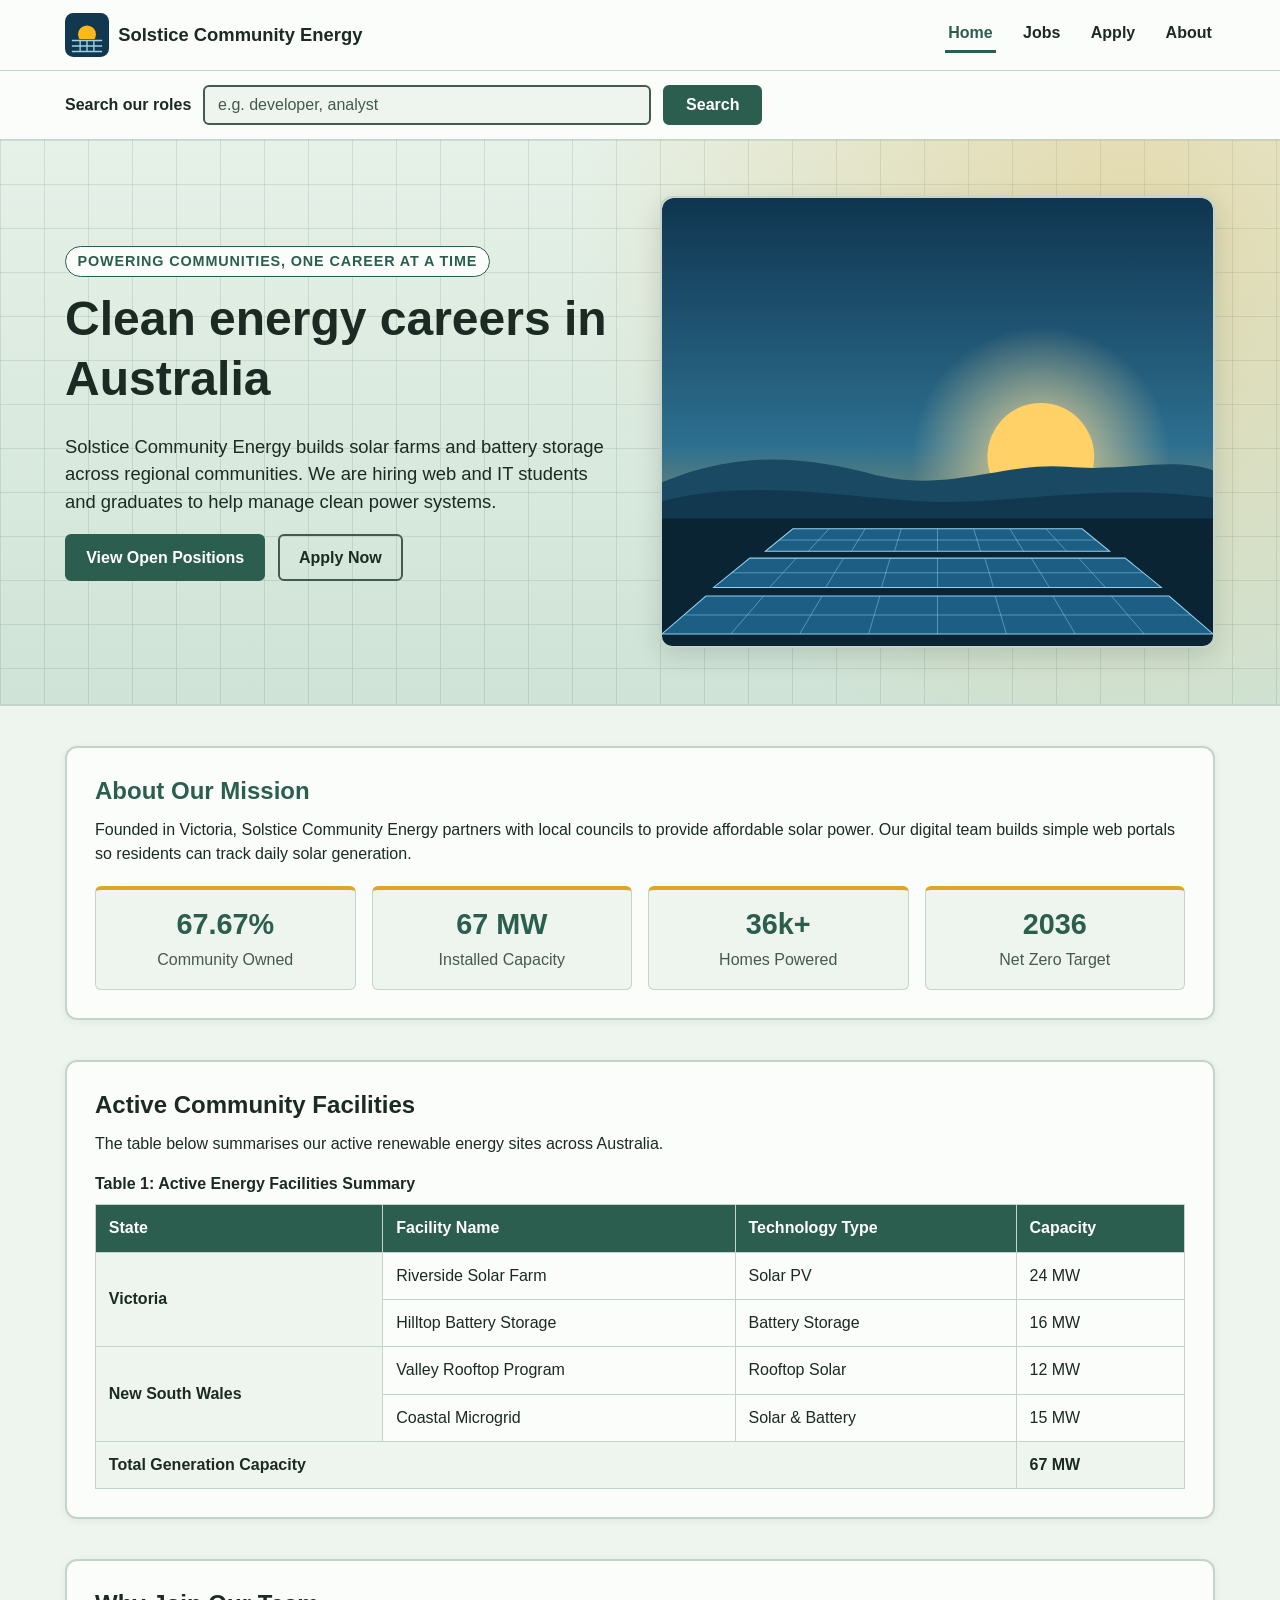
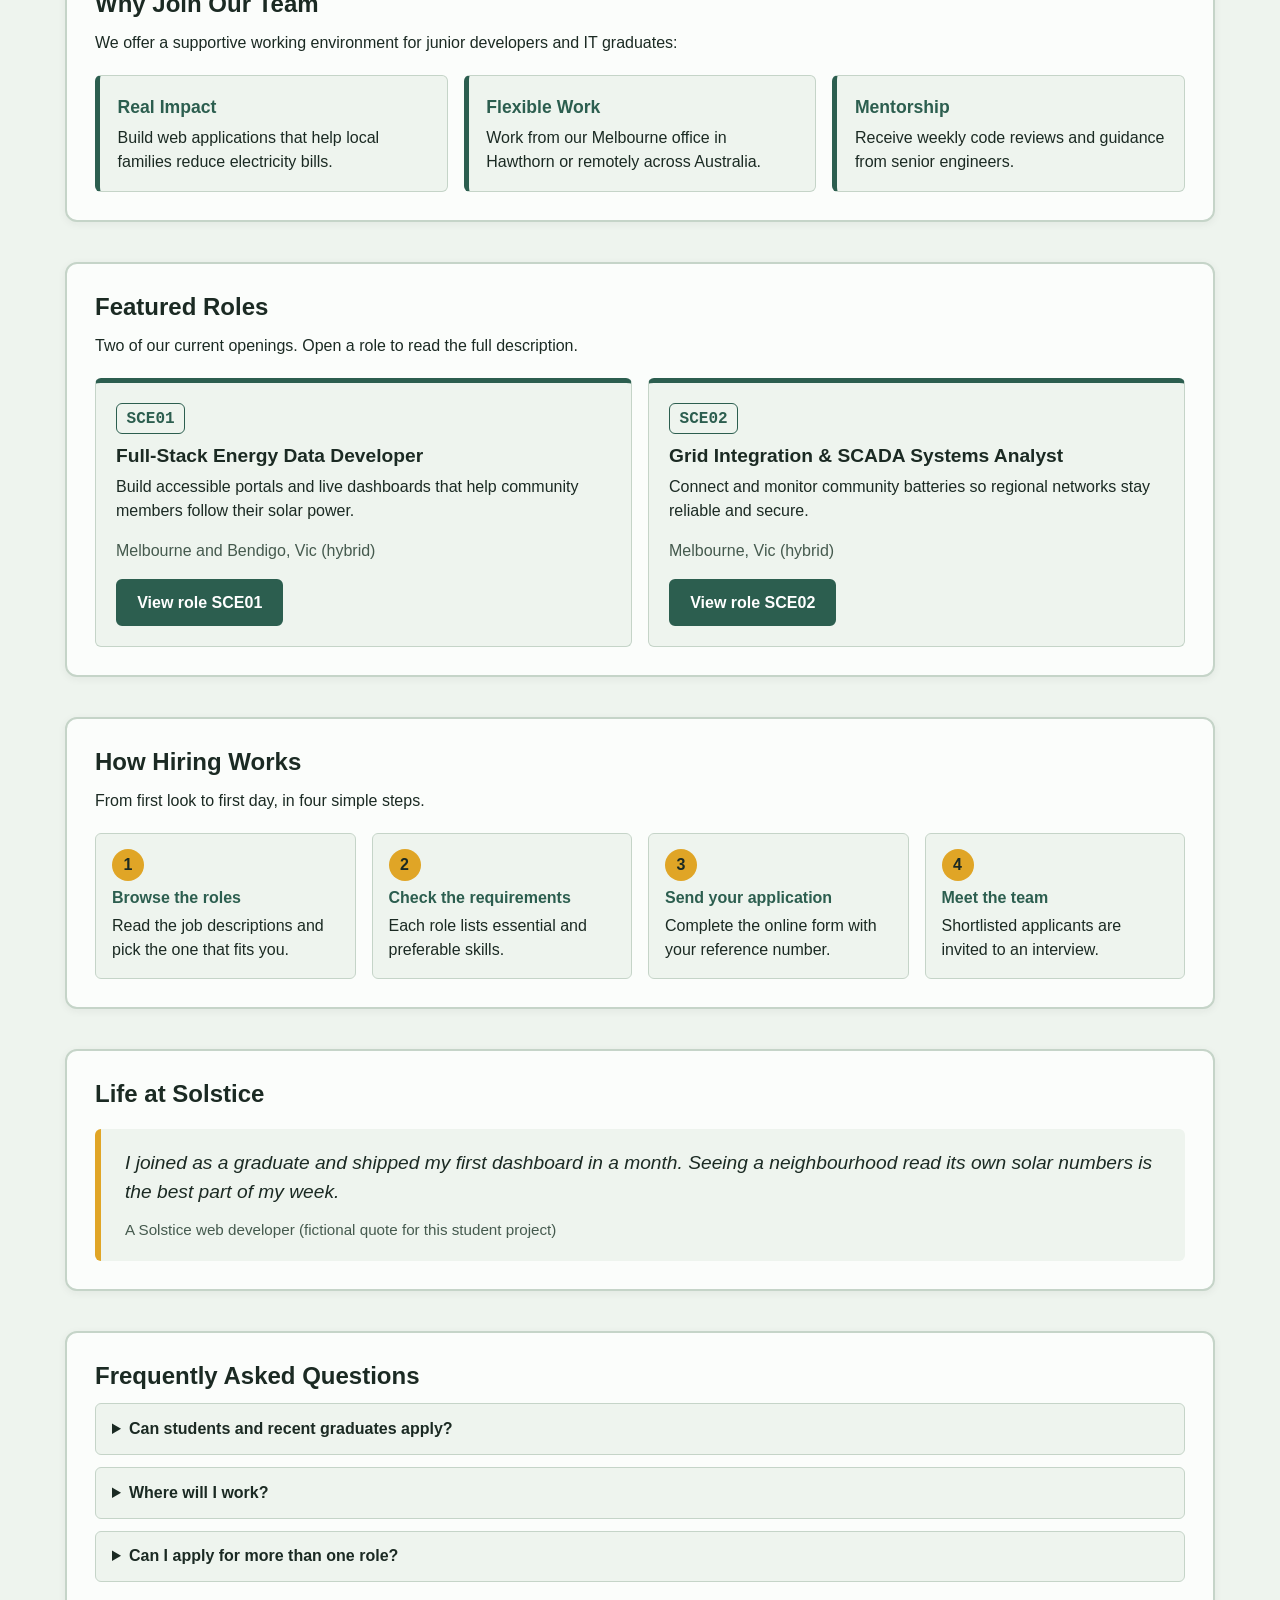
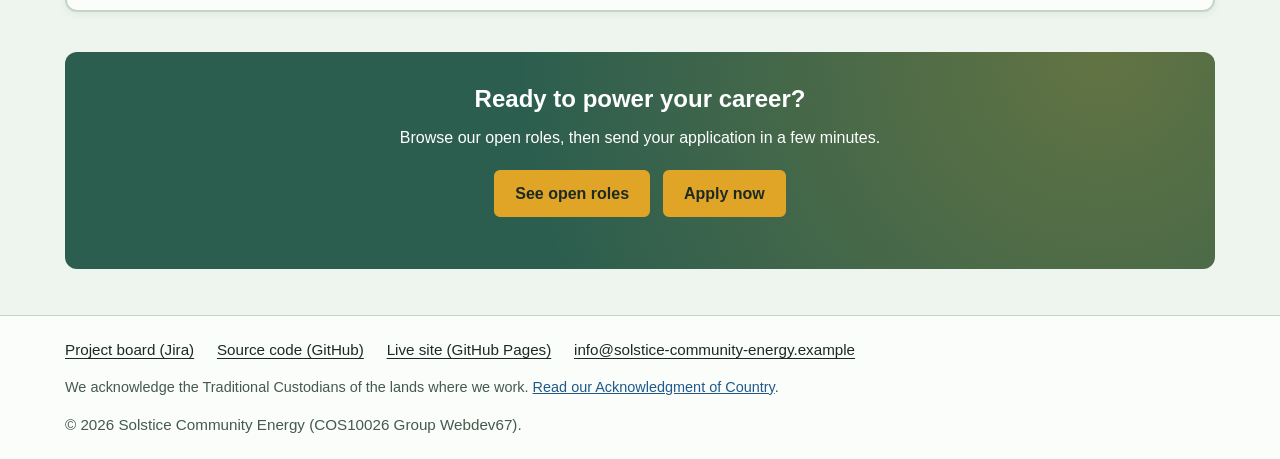
==== commit 8a96d576: "Merge branch 'feat/apply-duy' of https://github.com/congbinhle120203/COS10026_GroupProject1_Webdev67" ====
--- a/index.html
+++ b/index.html
@@ -1,4 +1,16 @@
 <!DOCTYPE html>
+<!--
+  index.html - Solstice Community Energy Careers (fictional company)
+  COS10026 Applied Web Project Part 1 - Group Webdev67, industry G03 Sustainable Energy Solutions
+  Author: Le Cong Binh
+
+  ACKNOWLEDGEMENTS
+  - Company concept inspired by public solar and energy company websites
+    (BlueTop Solar, TSE, SolarAccess, First Solar). No text or images were copied.
+  - Page structure, CSS and accessibility checks drafted with help from Claude (Anthropic,
+    Claude Sonnet 5.5), then reviewed, edited and tested by the author. See README.md.
+  - The company, people, quotes and figures on this page are fictional.
+-->
 <html lang="en-AU">
 
 <head>
@@ -8,19 +20,25 @@
   <meta name="description" content="Careers at Solstice Community Energy, a fictional renewable energy company.">
   <meta name="keywords" content="HTML, CSS, Renewable Energy, Careers, Solstice, Webdev67">
   <meta name="author" content="Le Cong Binh">
+  <meta name="theme-color" content="#2c5e4f">
+  <meta property="og:title" content="Solstice Community Energy Careers">
+  <meta property="og:description" content="Clean energy careers in Australia. Browse open roles and apply online.">
+  <meta property="og:type" content="website">
+  <link rel="icon" type="image/svg+xml" href="images/logo.svg">
 
   <!-- Link to styles.css -->
   <link rel="stylesheet" href="styles.css">
 
-  <!-- Embedded CSS -->
+  <!-- Embedded CSS: keeps the hero paragraph a readable line length -->
   <style>
-    .hero .lead {
+    .page-home .hero .lead {
       max-width: 38em;
     }
   </style>
 </head>
 
 <body class="page-home">
+
   <!-- Skip link for keyboard and screen reader users -->
   <a class="skip-link" href="#main">Skip to main content</a>
 
@@ -30,11 +48,11 @@
 
       <!-- Logo and company name; the name is real text, so the logo image needs no alt text -->
       <a class="brand" href="index.html">
-        <img src="images/logo.svg" width="44" height="44" alt="Solstice Community Energy Logo">
+        <img src="images/logo.svg" width="44" height="44" alt="">
         <span>Solstice Community Energy</span>
       </a>
 
-      <nav class="main-nav">
+      <nav class="main-nav" aria-label="Main">
         <ul>
           <li><a href="index.html" aria-current="page">Home</a></li>
           <li><a href="jobs.html">Jobs</a></li>
@@ -48,6 +66,7 @@
 
   <!-- Main content -->
   <main id="main">
+
     <!-- Search box with a button -->
     <section class="home-search" aria-label="Search">
       <div class="container">
@@ -59,7 +78,7 @@
       </div>
     </section>
 
-<!-- 1. Hero banner: slogan, name, description and image -->
+    <!-- 1. Hero banner: slogan, name, description and image -->
     <section class="hero" aria-labelledby="hero-title">
       <div class="container hero-inner">
 
@@ -173,7 +192,75 @@
           <li><strong>Mentorship</strong> Receive weekly code reviews and guidance from senior engineers.</li>
         </ul>
       </section>
-      <!-- 5. Call to action -->
+
+      <!-- Featured roles: short previews that link to the Jobs page -->
+      <section class="section" aria-labelledby="featured-title">
+        <h2 id="featured-title">Featured Roles</h2>
+        <p>Two of our current openings. Open a role to read the full description.</p>
+
+        <ul class="featured">
+          <li>
+            <p class="featured-ref">SCE01</p>
+            <h3>Full-Stack Energy Data Developer</h3>
+            <p>Build accessible portals and live dashboards that help community members follow their solar power.</p>
+            <p class="featured-meta">Melbourne and Bendigo, Vic (hybrid)</p>
+            <a class="button" href="jobs.html#job-1-title">View role SCE01</a>
+          </li>
+          <li>
+            <p class="featured-ref">SCE02</p>
+            <h3>Grid Integration &amp; SCADA Systems Analyst</h3>
+            <p>Connect and monitor community batteries so regional networks stay reliable and secure.</p>
+            <p class="featured-meta">Melbourne, Vic (hybrid)</p>
+            <a class="button" href="jobs.html#job-2-title">View role SCE02</a>
+          </li>
+        </ul>
+      </section>
+
+      <!-- 5. How hiring works: ordered list numbered with CSS counters -->
+      <section class="section" aria-labelledby="steps-title">
+        <h2 id="steps-title">How Hiring Works</h2>
+        <p>From first look to first day, in four simple steps.</p>
+
+        <ol class="steps">
+          <li><strong>Browse the roles</strong> Read the job descriptions and pick the one that fits you.</li>
+          <li><strong>Check the requirements</strong> Each role lists essential and preferable skills.</li>
+          <li><strong>Send your application</strong> Complete the online form with your reference number.</li>
+          <li><strong>Meet the team</strong> Shortlisted applicants are invited to an interview.</li>
+        </ol>
+      </section>
+
+      <!-- 6. Team voice (fictional quote) -->
+      <section class="section" aria-labelledby="voice-title">
+        <h2 id="voice-title">Life at Solstice</h2>
+        <figure class="voice">
+          <blockquote>
+            <p>I joined as a graduate and shipped my first dashboard in a month. Seeing a neighbourhood read its own solar numbers is the best part of my week.</p>
+          </blockquote>
+          <figcaption>A Solstice web developer (fictional quote for this student project)</figcaption>
+        </figure>
+      </section>
+
+      <!-- 7. FAQ: native details and summary elements, no JavaScript needed -->
+      <section class="section" aria-labelledby="faq-title">
+        <h2 id="faq-title">Frequently Asked Questions</h2>
+
+        <div class="faq">
+          <details>
+            <summary>Can students and recent graduates apply?</summary>
+            <p>Yes. Each role on the Jobs page lists its essential and preferable requirements. If you meet the essentials, we encourage you to apply.</p>
+          </details>
+          <details>
+            <summary>Where will I work?</summary>
+            <p>Our teams work in Melbourne and Bendigo with hybrid options, so you can split your week between the office and home.</p>
+          </details>
+          <details>
+            <summary>Can I apply for more than one role?</summary>
+            <p>You can. Submit one application form for each job reference number.</p>
+          </details>
+        </div>
+      </section>
+
+      <!-- 8. Call to action -->
       <section class="cta-band" aria-labelledby="cta-title">
         <h2 id="cta-title">Ready to power your career?</h2>
         <p>Browse our open roles, then send your application in a few minutes.</p>
@@ -187,25 +274,31 @@
 
   </main>
 
-  <!-- Footer -->
+  <!-- Footer: Jira board, GitHub repository and contact email -->
   <footer class="site-footer">
     <div class="container footer-inner">
       <ul class="footer-links">
         <li>
           <a href="https://defesttosiro.atlassian.net/jira/software/projects/RWP/boards/2/backlog" target="_blank" rel="noopener noreferrer">
-          Project board (Jira) <span class="visually-hidden">(opens in a new tab)</span>
-        </a>
-      </li>
+            Project board (Jira) <span class="visually-hidden">(opens in a new tab)</span>
+          </a>
+        </li>
         <li>
           <a href="https://github.com/congbinhle120203/COS10026_GroupProject1_Webdev67.git" target="_blank" rel="noopener noreferrer">
-          Source code (GitHub) <span class="visually-hidden">(opens in a new tab)</span>
-        </a>
-      </li>
+            Source code (GitHub) <span class="visually-hidden">(opens in a new tab)</span>
+          </a>
+        </li>
+        <li>
+          <a href="https://congbinhle120203.github.io/COS10026_GroupProject1_Webdev67/" target="_blank" rel="noopener noreferrer">
+            Live site (GitHub Pages) <span class="visually-hidden">(opens in a new tab)</span>
+          </a>
+        </li>
         <li><a href="mailto:info@solstice-community-energy.example">info@solstice-community-energy.example</a></li>
       </ul>
+      <p class="footer-country">We acknowledge the Traditional Custodians of the lands where we work. <a href="jobs.html#ack-heading">Read our Acknowledgment of Country</a>.</p>
       <p>&copy; 2026 Solstice Community Energy (COS10026 Group Webdev67).</p>
     </div>
   </footer>
 
 </body>
-</html>+</html>
--- a/styles.css
+++ b/styles.css
@@ -3,10 +3,10 @@
    COS10026 Applied Web Project Part 1 - Group G03 (Webdev67)
 
    HOW THIS FILE IS ORGANISED
-   1. Colour variables and theme    (shared)
-   2. Base styles                   (shared)
-   3. Layout container              (shared)
-   4. Header, nav, buttons, footer  (shared)
+   1. Colour variables and theme    (shared - Binh)
+   2. Base styles                   (shared - Binh)
+   3. Layout container              (shared - Binh)
+   4. Header, nav, buttons, footer  (shared - Binh)
    5. index.html                    (Binh,  scope: .page-home)
    6. jobs.html                     (Huy,   scope: .page-jobs)
    7. apply.html                    (Duy,   scope: .page-apply)
@@ -19,17 +19,22 @@
 
 
 /* ==========================================================================
-   1. COLOR VARIABLES & THEME
+   1. COLOR VARIABLES & THEME (Eucalyptus)
+   Change a colour here once and every page updates.
    ========================================================================== */
 :root {
-  --bg: #eef4ee;
-  --ink: #1b2a23;
-  --ink-muted: #455a4e;
-  --primary: #2c5e4f;
-  --accent: #e0a526;
-  --line: #c5d4c8;
+  --bg: #eef4ee;          /* page background */
+  --surface: #fbfdfb;     /* cards and boxes sitting on the background */
+  --ink: #1b2a23;        /* main text */
+  --ink-muted: #455a4e;   /* secondary text */
+  --primary: #2c5e4f;     /* brand green */
+  --on-primary: #ffffff;  /* text placed on the brand green */
+  --accent: #e0a526;      /* sun yellow, used for highlights */
+  --line: #c5d4c8;        /* borders and dividers */
   --link: #1f5a8a;
-  --focus: #9a3412;
+  --focus: #9a3412;       /* keyboard focus outline */
+  --sun-glow: rgba(224, 165, 38, 0.30);   /* soft sun in the hero background */
+  --grid-line: rgba(44, 94, 79, 0.13);    /* solar panel grid lines */
 
   --font: Calibri, Arial, sans-serif;
   --font-mono: Consolas, monospace;
@@ -57,6 +62,7 @@
 
 h1, h2, h3 {
   color: var(--ink);
+  line-height: 1.25;
   margin-top: 0;
 }
 
@@ -91,7 +97,23 @@
   display: block;
 }
 
-
+/* Keyboard focus: a clear outline on every interactive element */
+a:focus-visible,
+button:focus-visible,
+input:focus-visible,
+select:focus-visible,
+textarea:focus-visible {
+  outline: 3px solid var(--focus);
+  outline-offset: 2px;
+}
+
+/* Placeholder text: the browser default is too pale on our background */
+::placeholder {
+  color: var(--ink-muted);
+  opacity: 1;
+}
+
+/* Text for screen readers only (hidden on screen) */
 .visually-hidden {
   position: absolute;
   width: 1px;
@@ -99,9 +121,27 @@
   padding: 0;
   margin: -1px;
   overflow: hidden;
-  clip: rect(0, 0, 0, 0);
+  clip-path: inset(50%);
   white-space: nowrap;
   border: 0;
+}
+
+/* Smooth scrolling for in-page links (skip link, footer link) */
+html {
+  scroll-behavior: smooth;
+  scroll-padding-top: 5rem;   /* keeps targets clear of the sticky header */
+}
+
+/* Respect visitors who turn animations off in their system settings */
+@media (prefers-reduced-motion: reduce) {
+  html {
+    scroll-behavior: auto;
+  }
+
+  * {
+    transition: none !important;
+    animation: none !important;
+  }
 }
 
 
@@ -118,6 +158,7 @@
   padding: 2em 0;
 }
 
+/* "Skip to main content" link: hidden until a keyboard user tabs to it */
 .skip-link {
   position: absolute;
   top: -100px;
@@ -125,7 +166,7 @@
   z-index: 9999;
   padding: 0.6rem 1.2rem;
   background-color: var(--primary);
-  color: var(--bg);
+  color: var(--on-primary);
   font-weight: bold;
   text-decoration: none;
   border-radius: 0 0 var(--radius) var(--radius);
@@ -133,7 +174,6 @@
   transition: top 0.2s ease-in-out;
 }
 
-
 .skip-link:focus {
   top: 0;
   outline: 3px solid var(--focus);
@@ -141,12 +181,15 @@
 }
 
 
-
 /* ==========================================================================
    4. HEADER, NAVIGATION, BUTTONS & FOOTER
    ========================================================================== */
+/* Header stays at the top of the screen while scrolling */
 .site-header {
-  background-color: var(--bg);
+  position: sticky;
+  top: 0;
+  z-index: 100;
+  background-color: var(--surface);
   border-bottom: 1px solid var(--line);
 }
 
@@ -155,6 +198,7 @@
   flex-wrap: wrap;
   align-items: center;
   justify-content: space-between;
+  gap: 0.5em 1em;
   padding: 0.8em 0;
 }
 
@@ -177,6 +221,10 @@
   list-style: none;
 }
 
+.main-nav li {
+  margin-bottom: 0;
+}
+
 .main-nav a {
   display: inline-block;
   padding: 0.3em 0.2em;
@@ -191,6 +239,7 @@
   border-bottom-color: var(--primary);
 }
 
+/* The page you are on: bold green with an underline */
 .main-nav a[aria-current="page"] {
   color: var(--primary);
   border-bottom-color: var(--primary);
@@ -201,25 +250,27 @@
   display: inline-block;
   padding: 0.6em 1.2em;
   font-weight: bold;
-  color: var(--bg);
+  color: var(--on-primary);
   background-color: var(--primary);
   border: 2px solid var(--primary);
   border-radius: var(--radius);
   text-decoration: none;
   margin-right: 0.5em;
+  transition: background-color 0.2s, color 0.2s, transform 0.2s;
 }
 
 .button:hover {
+  transform: translateY(-2px);
   background-color: var(--ink);
   border-color: var(--ink);
-  color: var(--bg);
+  color: var(--on-primary);
 }
 
 /* Footer */
 .site-footer {
   margin-top: 3em;
   padding: 1.5em 0;
-  background-color: var(--bg);
+  background-color: var(--surface);
   border-top: 1px solid var(--line);
   font-size: 0.95em;
 }
@@ -241,13 +292,18 @@
   list-style: none;
 }
 
+.footer-links li {
+  margin-bottom: 0;
+}
+
 .footer-links a {
   color: var(--ink);
-  text-decoration: none;
+  text-decoration: underline;
+  text-underline-offset: 3px;
 }
 
 .footer-links a:hover {
-  text-decoration: underline;
+  color: var(--primary);
 }
 
 .site-footer p {
@@ -255,12 +311,18 @@
   color: var(--ink-muted);
 }
 
+/* Acknowledgment of Country line (takes a full row of the footer) */
+.site-footer .footer-country {
+  flex-basis: 100%;
+  font-size: 0.95em;
+}
+
 
 /* ==========================================================================
    5. PAGE: index.html (Owner: Le Cong Binh - Scope: .page-home)
    ========================================================================== */
 
-/* search bar (strip under the header) */
+/* ---- Search bar (strip under the header) ---- */
 .page-home .home-search {
   padding: 0.9em 0;
   background-color: var(--surface);
@@ -306,7 +368,10 @@
   background-color: var(--ink);
   border-color: var(--ink);
 }
-/* hero banner */
+
+/* ---- Hero banner: CSS background graphic ----
+   Layers, top to bottom: a soft sun glow, a solar panel grid
+   (two sets of thin lines), then a green gradient underneath. */
 .page-home .hero {
   padding: 3.5em 0;
   background-color: #d7e8dc;
@@ -394,7 +459,7 @@
   display: flex;
   flex-wrap: wrap;
   gap: 1em;
-  margin-top: 1em;
+  margin-top: 1.25em;
 }
 
 .page-home .stat-box {
@@ -409,7 +474,7 @@
 }
 
 .page-home .stat-number {
-  font-size: 1.6em;
+  font-size: 1.8em;
   font-weight: bold;
   line-height: 1.2;
   color: var(--primary);
@@ -488,6 +553,7 @@
   color: var(--primary);
   font-size: 1.1em;
 }
+
 /* ---- Call-to-action band above the footer ---- */
 .page-home .cta-band {
   margin-top: 2.5em;
@@ -522,6 +588,186 @@
   color: var(--ink);
 }
 
+/* ---- Gentle fade-in when the page loads (switched off by reduced-motion) ---- */
+@keyframes home-rise {
+  from {
+    opacity: 0;
+    transform: translateY(14px);
+  }
+  to {
+    opacity: 1;
+    transform: translateY(0);
+  }
+}
+
+.page-home .hero-copy {
+  animation: home-rise 0.7s ease-out both;
+}
+
+.page-home .hero-media {
+  animation: home-rise 0.7s ease-out 0.15s both;
+}
+
+/* ---- Cards lift slightly on hover ---- */
+.page-home .stat-box,
+.page-home .benefits li {
+  transition: transform 0.2s, box-shadow 0.2s;
+}
+
+.page-home .stat-box:hover,
+.page-home .benefits li:hover {
+  transform: translateY(-3px);
+  box-shadow: 0 6px 14px rgba(27, 42, 35, 0.12);
+}
+
+/* ---- Featured roles: two cards that link to jobs.html ---- */
+.page-home .featured {
+  display: grid;
+  grid-template-columns: repeat(2, 1fr);
+  gap: 1em;
+  margin: 1.25em 0 0;
+  padding: 0;
+  list-style: none;
+}
+
+.page-home .featured li {
+  display: flex;
+  flex-direction: column;
+  margin-bottom: 0;
+  padding: 1.25em;
+  background-color: var(--bg);
+  border: 1px solid var(--line);
+  border-top: 5px solid var(--primary);
+  border-radius: var(--radius);
+  transition: transform 0.2s, box-shadow 0.2s;
+}
+
+.page-home .featured li:hover {
+  transform: translateY(-3px);
+  box-shadow: 0 6px 14px rgba(27, 42, 35, 0.12);
+}
+
+.page-home .featured h3 {
+  margin-bottom: 0.4em;
+}
+
+.page-home .featured-ref {
+  align-self: flex-start;
+  margin-bottom: 0.6em;
+  padding: 0.15em 0.6em;
+  font-family: var(--font-mono);
+  font-weight: bold;
+  color: var(--primary);
+  border: 1px solid var(--primary);
+  border-radius: var(--radius);
+}
+
+.page-home .featured-meta {
+  color: var(--ink-muted);
+}
+
+.page-home .featured .button {
+  align-self: flex-start;
+  margin-top: auto;
+}
+
+/* ---- How hiring works: numbered steps drawn with CSS counters ---- */
+.page-home .steps {
+  counter-reset: step;
+  display: grid;
+  grid-template-columns: repeat(4, 1fr);
+  gap: 1em;
+  margin: 1.25em 0 0;
+  padding: 0;
+  list-style: none;
+}
+
+.page-home .steps li {
+  counter-increment: step;
+  position: relative;
+  margin-bottom: 0;
+  padding: 3.2em 1em 1em;
+  background-color: var(--bg);
+  border: 1px solid var(--line);
+  border-radius: var(--radius);
+}
+
+.page-home .steps li::before {
+  content: counter(step);
+  position: absolute;
+  top: 0.9em;
+  left: 1em;
+  width: 2em;
+  height: 2em;
+  line-height: 2em;
+  text-align: center;
+  font-weight: bold;
+  color: var(--ink);
+  background-color: var(--accent);
+  border-radius: 50%;
+}
+
+.page-home .steps strong {
+  display: block;
+  margin-bottom: 0.3em;
+  color: var(--primary);
+}
+
+/* ---- Team quote ---- */
+.page-home .voice {
+  margin: 1.25em 0 0;
+  padding: 1.25em 1.5em;
+  background-color: var(--bg);
+  border-left: 6px solid var(--accent);
+  border-radius: var(--radius);
+}
+
+.page-home .voice blockquote {
+  margin: 0;
+}
+
+.page-home .voice blockquote p {
+  margin: 0 0 0.6em;
+  font-size: 1.2em;
+  font-style: italic;
+}
+
+.page-home .voice figcaption {
+  color: var(--ink-muted);
+  font-size: 0.95em;
+}
+
+/* ---- FAQ: details and summary ---- */
+.page-home .faq details {
+  margin-top: 0.75em;
+  background-color: var(--bg);
+  border: 1px solid var(--line);
+  border-radius: var(--radius);
+}
+
+.page-home .faq summary {
+  padding: 0.8em 1em;
+  font-weight: bold;
+  cursor: pointer;
+}
+
+.page-home .faq summary:hover {
+  color: var(--primary);
+}
+
+.page-home .faq details[open] {
+  border-color: var(--primary);
+}
+
+.page-home .faq details[open] summary {
+  border-bottom: 1px solid var(--line);
+}
+
+.page-home .faq details p {
+  margin: 0;
+  padding: 0.9em 1em;
+}
+
 /* ---- index.html on tablets and phones ---- */
 @media (max-width: 768px) {
   .page-home .hero {
@@ -533,8 +779,13 @@
     text-align: center;
   }
 
-  .page-home .benefits {
+  .page-home .benefits,
+  .page-home .featured {
     grid-template-columns: 1fr;
+  }
+
+  .page-home .steps {
+    grid-template-columns: repeat(2, 1fr);
   }
 
   .page-home .search-form input[type="search"] {
@@ -546,6 +797,10 @@
 @media (max-width: 36rem) {
   .page-home .section {
     padding: 1.25em;
+  }
+
+  .page-home .steps {
+    grid-template-columns: 1fr;
   }
 
   .page-home .data-table {
@@ -749,13 +1004,13 @@
   text-align: center;
   font-size: 2.25rem;
   font-family: Georgia, serif;
-  color: black; 
+  color: black;
   margin: 0 auto 0.5rem auto;
 }
 
 .page-apply #description {
   text-align: center;
-  color: #455a4e;
+  color: black;
   max-width: 42rem;
   margin: 0 auto 2rem auto;
 }
@@ -763,8 +1018,8 @@
 .page-apply .apply_form {
   max-width: 750px;
   margin: 0 auto;
-  background-color: #eef4ee; 
-  border: 1px solid #c5d4c8; 
+  background-color: #eef4ee;
+  border: 1px solid gray;
   border-left: 6px solid #2c5e4f;
   border-radius: 12px;
   padding: 2rem;
@@ -777,7 +1032,7 @@
   font-weight: bold;
   color: black;
   margin-bottom: 1.5rem;
-  border-bottom: 2px solid #c5d4c8;
+  border-bottom: 2px solid rgb(206, 202, 202);
   padding-bottom: 0.5rem;
   width: 100%;
   text-align: left;
@@ -831,7 +1086,7 @@
 }
 
 .page-apply .required {
-  color: red;
+  color: red; 
   font-weight: bold;
   margin-left: 0.25rem;
 }
@@ -844,11 +1099,11 @@
 
 .page-apply .gender_form,
 .page-apply .skills_form {
-  border: 1px solid gray;
+  border: 1px solid #c5d4c8;
   border-radius: 6px;
   padding: 1rem 1.25rem;
   margin: 0.5rem 0;
-  background-color: white;
+  background-color: #ffffff;
   display: flex;
   flex-wrap: wrap;
   gap: 1.5rem;
@@ -877,8 +1132,8 @@
 .page-apply input[type="radio"],
 .page-apply input[type="checkbox"] {
   accent-color: black;
-  width: 1rem;
-  height: 1rem;
+  width: 1.05rem;
+  height: 1.05rem;
 }
 
 .page-apply input[type="submit"],
@@ -890,18 +1145,16 @@
   margin-top: 1.5rem;
   margin-right: 0.5rem;
   cursor: pointer;
-  transition: background-color 0.2s ease, border-color 0.2s ease;
 }
 
 .page-apply input[type="submit"] {
   background-color: green;
-  color: white;
+  color: #ffffff;
   border: none;
 }
 
 .page-apply input[type="submit"]:hover {
   background-color: darkgreen;
-  border-color: black;
 }
 
 .page-apply input[type="reset"] {
@@ -911,7 +1164,7 @@
 }
 
 .page-apply input[type="reset"]:hover {
-  background-color: rgb(223, 222, 222);
+  background-color: #dcdcdc;
 }
 /* ==========================================================================
    8. PAGE: about.html (Owner: Vu Duc Thai An - Scope: .page-about)
@@ -1150,12 +1403,7 @@
 /* ==========================================================================
    9. RESPONSIVE MEDIA QUERIES
    ========================================================================== */
-@media (max-width: 768px) {
-  .page-home .hero-inner {
-    flex-direction: column;
-    text-align: center;
-  }
-}
+/* (index.html's own phone rules live inside section 5, not here) */
 
 @media screen and (max-width: 768px) {
   .page-apply .apply_form {
@@ -1179,3 +1427,45 @@
     margin-right: 0;
   }
 }
+
+
+@media (max-width: 768px) {
+  .page-jobs .jobs-main,
+  .page-jobs aside.jobs-sidebar {
+    float: none;
+    width: 100%;
+    margin-left: 0;
+  }
+}
+
+
+/* ==========================================================================
+   10. PRINT STYLES (shared)
+   Cleaner paper copy: no navigation, search or buttons, black text,
+   and web addresses written out after links.
+   ========================================================================== */
+@media print {
+  body {
+    color: #000000;
+    background-color: #ffffff;
+  }
+
+  .site-header,
+  .skip-link,
+  .home-search,
+  .button,
+  .cta-band {
+    display: none;
+  }
+
+  a[href^="http"]::after {
+    content: " (" attr(href) ")";
+    font-size: 0.85em;
+  }
+<<<<<<< HEAD
+}
+=======
+}
+
+
+>>>>>>> 23193696a2c0b09b981d0dea9e2d6a400fd1afa0
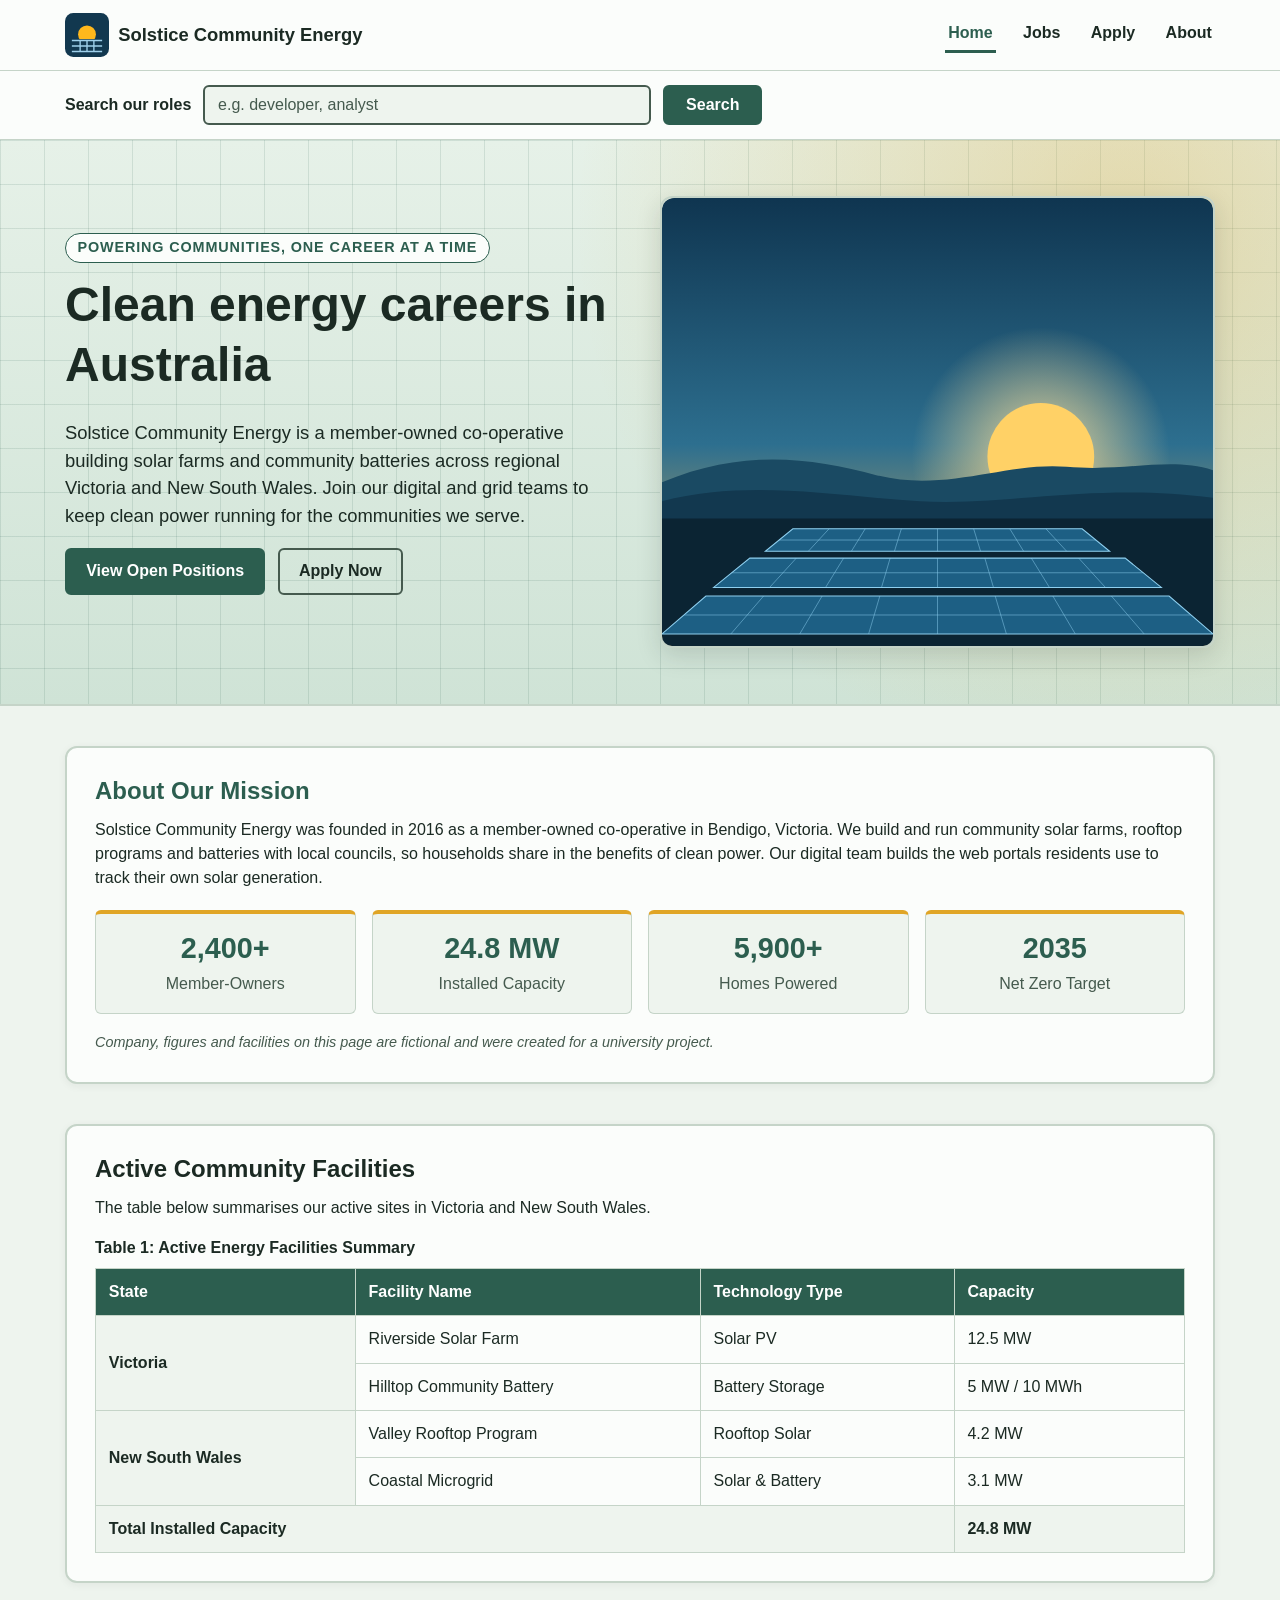
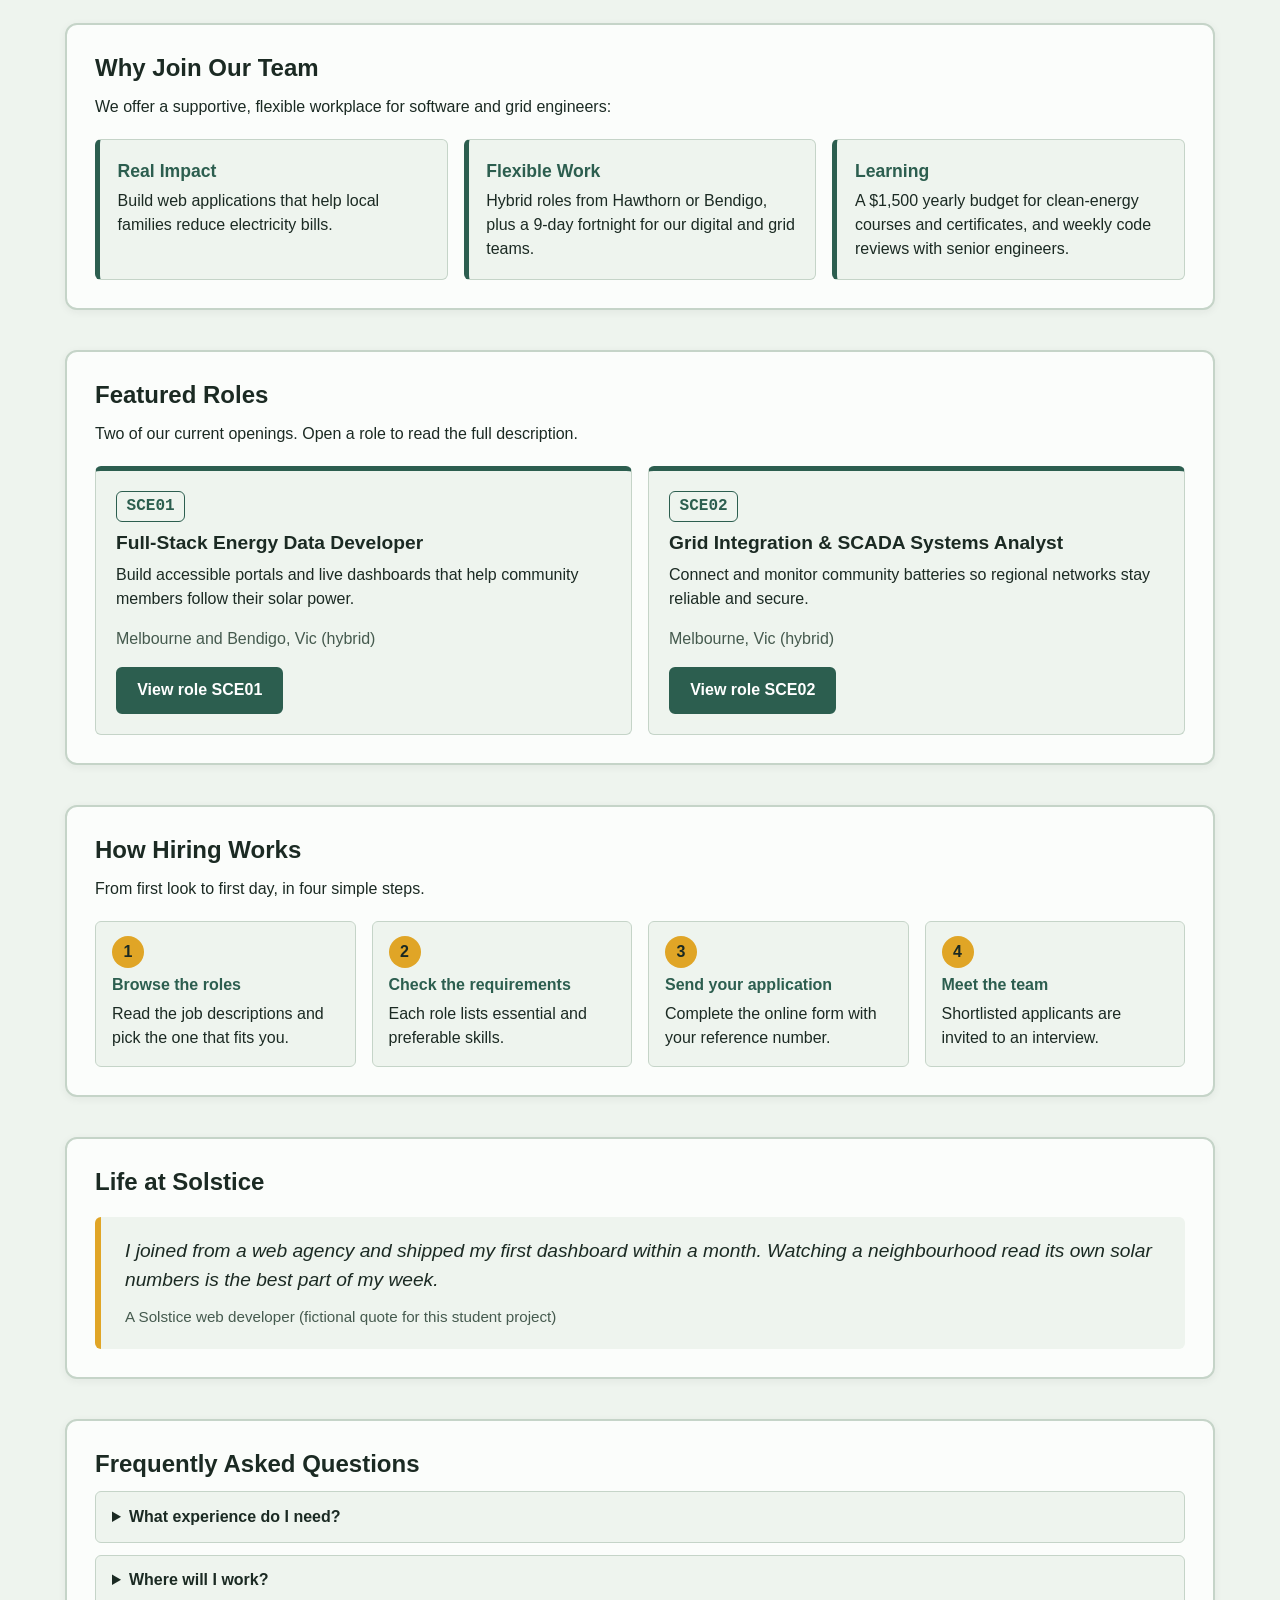
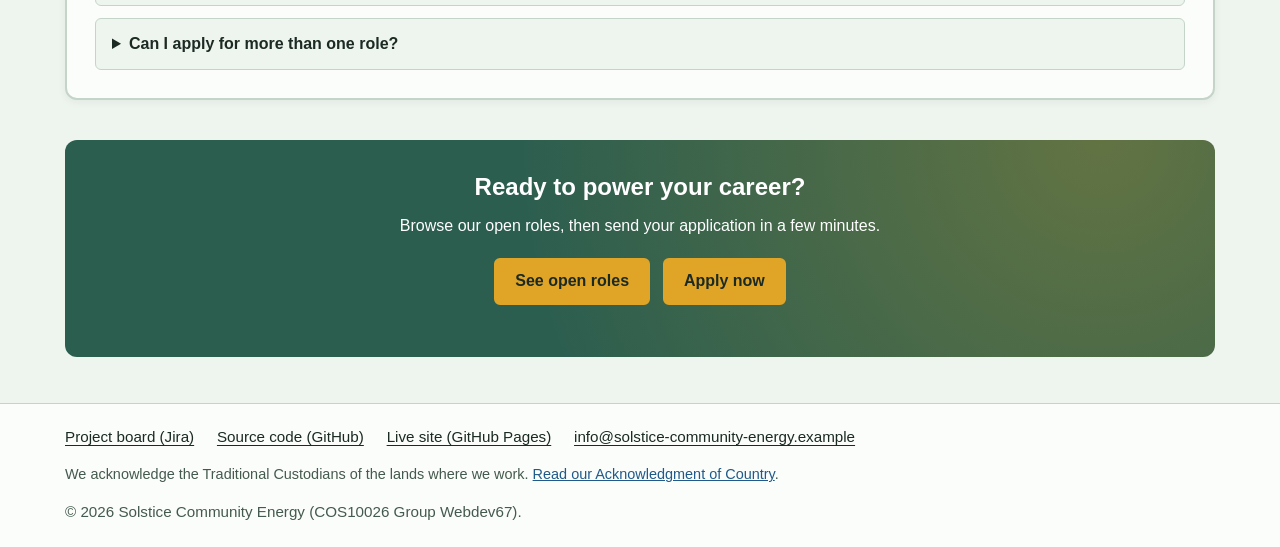
==== commit e4c952b7: "Update home page content with realistic company figures" ====
--- a/index.html
+++ b/index.html
@@ -86,7 +86,7 @@
           <p class="hero-slogan">Powering communities, one career at a time</p>
           <h1 id="hero-title">Clean energy careers in Australia</h1>
           <p class="lead">
-            Solstice Community Energy builds solar farms and battery storage across regional communities. We are hiring web and IT students and graduates to help manage clean power systems.
+            Solstice Community Energy is a member-owned co-operative building solar farms and community batteries across regional Victoria and New South Wales. Join our digital and grid teams to keep clean power running for the communities we serve.
           </p>
           <p>
             <a class="button" href="jobs.html">View Open Positions</a>
@@ -108,33 +108,34 @@
         <!-- Inline CSS: brand green heading -->
         <h2 id="mission-title" style="color: #2c5e4f;">About Our Mission</h2>
         <p>
-          Founded in Victoria, Solstice Community Energy partners with local councils to provide affordable solar power. Our digital team builds simple web portals so residents can track daily solar generation.
+          Solstice Community Energy was founded in 2016 as a member-owned co-operative in Bendigo, Victoria. We build and run community solar farms, rooftop programs and batteries with local councils, so households share in the benefits of clean power. Our digital team builds the web portals residents use to track their own solar generation.
         </p>
 
         <div class="stats-row">
           <div class="stat-box">
-            <p class="stat-number">67.67%</p>
-            <p class="stat-label">Community Owned</p>
+            <p class="stat-number">2,400+</p>
+            <p class="stat-label">Member-Owners</p>
           </div>
           <div class="stat-box">
-            <p class="stat-number">67 MW</p>
+            <p class="stat-number">24.8 MW</p>
             <p class="stat-label">Installed Capacity</p>
           </div>
           <div class="stat-box">
-            <p class="stat-number">36k+</p>
+            <p class="stat-number">5,900+</p>
             <p class="stat-label">Homes Powered</p>
           </div>
           <div class="stat-box">
-            <p class="stat-number">2036</p>
+            <p class="stat-number">2035</p>
             <p class="stat-label">Net Zero Target</p>
           </div>
         </div>
+        <p class="stats-note">Company, figures and facilities on this page are fictional and were created for a university project.</p>
       </section>
 
       <!-- 3. Facilities table (uses rowspan and colspan to merge cells) -->
       <section class="section" aria-labelledby="facilities-title">
         <h2 id="facilities-title">Active Community Facilities</h2>
-        <p>The table below summarises our active renewable energy sites across Australia.</p>
+        <p>The table below summarises our active sites in Victoria and New South Wales.</p>
 
         <div class="table-wrap" role="region" aria-label="Active facilities table (scrolls sideways on small screens)" tabindex="0">
           <table class="data-table">
@@ -152,29 +153,29 @@
                 <th scope="rowgroup" rowspan="2">Victoria</th>
                 <td>Riverside Solar Farm</td>
                 <td>Solar PV</td>
-                <td>24 MW</td>
-              </tr>
-              <tr>
-                <td>Hilltop Battery Storage</td>
+                <td>12.5 MW</td>
+              </tr>
+              <tr>
+                <td>Hilltop Community Battery</td>
                 <td>Battery Storage</td>
-                <td>16 MW</td>
+                <td>5 MW / 10 MWh</td>
               </tr>
               <tr>
                 <th scope="rowgroup" rowspan="2">New South Wales</th>
                 <td>Valley Rooftop Program</td>
                 <td>Rooftop Solar</td>
-                <td>12 MW</td>
+                <td>4.2 MW</td>
               </tr>
               <tr>
                 <td>Coastal Microgrid</td>
                 <td>Solar &amp; Battery</td>
-                <td>15 MW</td>
+                <td>3.1 MW</td>
               </tr>
             </tbody>
             <tfoot>
               <tr>
-                <th scope="row" colspan="3">Total Generation Capacity</th>
-                <td>67 MW</td>
+                <th scope="row" colspan="3">Total Installed Capacity</th>
+                <td>24.8 MW</td>
               </tr>
             </tfoot>
           </table>
@@ -184,12 +185,12 @@
       <!-- 4. Why join us -->
       <section class="section" aria-labelledby="why-title">
         <h2 id="why-title">Why Join Our Team</h2>
-        <p>We offer a supportive working environment for junior developers and IT graduates:</p>
+        <p>We offer a supportive, flexible workplace for software and grid engineers:</p>
 
         <ul class="benefits">
           <li><strong>Real Impact</strong> Build web applications that help local families reduce electricity bills.</li>
-          <li><strong>Flexible Work</strong> Work from our Melbourne office in Hawthorn or remotely across Australia.</li>
-          <li><strong>Mentorship</strong> Receive weekly code reviews and guidance from senior engineers.</li>
+          <li><strong>Flexible Work</strong> Hybrid roles from Hawthorn or Bendigo, plus a 9-day fortnight for our digital and grid teams.</li>
+          <li><strong>Learning</strong> A $1,500 yearly budget for clean-energy courses and certificates, and weekly code reviews with senior engineers.</li>
         </ul>
       </section>
 
@@ -234,7 +235,7 @@
         <h2 id="voice-title">Life at Solstice</h2>
         <figure class="voice">
           <blockquote>
-            <p>I joined as a graduate and shipped my first dashboard in a month. Seeing a neighbourhood read its own solar numbers is the best part of my week.</p>
+            <p>I joined from a web agency and shipped my first dashboard within a month. Watching a neighbourhood read its own solar numbers is the best part of my week.</p>
           </blockquote>
           <figcaption>A Solstice web developer (fictional quote for this student project)</figcaption>
         </figure>
@@ -246,12 +247,12 @@
 
         <div class="faq">
           <details>
-            <summary>Can students and recent graduates apply?</summary>
-            <p>Yes. Each role on the Jobs page lists its essential and preferable requirements. If you meet the essentials, we encourage you to apply.</p>
+            <summary>What experience do I need?</summary>
+            <p>Each role on the Jobs page lists essential and preferable requirements, including years of experience. If you meet the essentials, we encourage you to apply.</p>
           </details>
           <details>
             <summary>Where will I work?</summary>
-            <p>Our teams work in Melbourne and Bendigo with hybrid options, so you can split your week between the office and home.</p>
+            <p>Our teams are based in Hawthorn (Melbourne) and Bendigo, with hybrid options so you can split your week between the office and home.</p>
           </details>
           <details>
             <summary>Can I apply for more than one role?</summary>
--- a/styles.css
+++ b/styles.css
@@ -486,6 +486,14 @@
   color: var(--ink-muted);
 }
 
+/* small disclaimer under the stats */
+.page-home .stats-note {
+  margin: 1.25em 0 0;
+  font-size: 0.9em;
+  font-style: italic;
+  color: var(--ink-muted);
+}
+
 /* ---- Projects table ---- */
 /* Wrapper lets the table scroll sideways on a narrow phone screen */
 .page-home .table-wrap {
@@ -818,16 +826,28 @@
    6. PAGE: jobs.html (Owner: Bach Gia Huy - Scope: .page-jobs)
    ========================================================================== */
 .page-jobs .jobs-header {
-  padding: 2.5rem 0 1.5rem;
-  border-bottom: 1px solid var(--line);
-  margin-bottom: 2rem;
+  padding: 3rem 2rem;
+  background-color: var(--surface);
+  border: 2px solid var(--line);
+  border-radius: var(--radius-lg);
+  box-shadow: 0 2px 8px rgba(27, 42, 35, 0.06);
+  margin-bottom: 2.5rem;
+  position: relative;
+  background-image: radial-gradient(circle at 95% 10%, var(--sun-glow), transparent 40%);
+}
+
+.page-jobs .jobs-header h1 {
+  font-size: clamp(2rem, 3.5vw, 2.5rem);
+  color: var(--ink);
+  margin-bottom: 0.5rem;
 }
 
 .page-jobs .jobs-intro {
   color: var(--ink-muted);
   font-size: 1.15rem;
-  max-width: 42rem;
+  max-width: 48rem;
   margin-bottom: 0;
+  line-height: 1.6;
 }
 
 .page-jobs .jobs-layout {
@@ -856,6 +876,7 @@
   border: 2px solid var(--primary);
   border-top: 6px solid var(--accent);
   border-radius: var(--radius-lg);
+  box-shadow: 0 2px 8px rgba(27, 42, 35, 0.06);
 }
 
 .page-jobs aside.jobs-sidebar h2 {
@@ -863,6 +884,8 @@
   color: var(--primary);
   margin-top: 0;
   margin-bottom: 0.75rem;
+  padding-bottom: 0.4rem;
+  border-bottom: 1px solid var(--line);
 }
 
 .page-jobs aside.jobs-sidebar h3 {
@@ -875,6 +898,16 @@
 .page-jobs aside.jobs-sidebar p {
   font-size: 0.95rem;
   color: var(--ink-muted);
+}
+
+.page-jobs aside.jobs-sidebar code {
+  font-family: var(--font-mono);
+  background-color: var(--bg);
+  padding: 0.15em 0.4em;
+  border-radius: var(--radius);
+  border: 1px solid var(--line);
+  color: var(--primary);
+  font-weight: bold;
 }
 
 /* Job Description Cards */
@@ -885,10 +918,18 @@
   border-radius: var(--radius-lg);
   padding: 2rem;
   margin-bottom: 2rem;
+  box-shadow: 0 2px 8px rgba(27, 42, 35, 0.06);
+  transition: transform 0.2s ease, box-shadow 0.2s ease;
 }
 
 .page-jobs .job-card:nth-of-type(even) {
   border-left-color: var(--accent);
+}
+
+
+.page-jobs .job-card:hover {
+  transform: translateY(-3px);
+  box-shadow: 0 6px 16px rgba(27, 42, 35, 0.12);
 }
 
 .page-jobs .job-card-header {
@@ -924,12 +965,15 @@
 .page-jobs .job-meta {
   display: flex;
   flex-wrap: wrap;
-  gap: 0.5rem 1.5rem;
+  gap: 0.6rem 1.5rem;
   list-style: none;
-  padding: 0;
-  margin: 0 0 1.25rem;
+  padding: 0.75rem 1rem;
+  margin: 0 0 1.5rem;
+  background-color: var(--bg);
+  border: 1px solid var(--line);
+  border-radius: var(--radius);
   font-size: 0.95rem;
-  color: var(--ink-muted);
+  color: var(--ink-muted)
 }
 
 .page-jobs .job-meta strong {
@@ -973,18 +1017,19 @@
 /* Acknowledgement of Country Card */
 .page-jobs .country-ack {
   clear: both;
-  background-color: var(--bg);
-  border: 1px dashed var(--line);
-  border-left: 4px solid var(--accent);
-  border-radius: 0.5rem;
-  padding: 1.5rem 1.75rem;
+  background-color: var(--surface);
+  border: 2px solid var(--line);
+  border-left: 6px solid var(--accent);
+  border-radius: var(--radius-lg);
+  padding: 1.75rem 2rem;
   margin-bottom: 2rem;
+  box-shadow: 0 2px 8px rgba(27, 42, 35, 0.06);
 }
 
 .page-jobs .country-heading {
   margin-top: 0;
   margin-bottom: 0.6rem;
-  font-size: 1.15rem;
+  font-size: 1.2rem;
   color: var(--ink);
 }
 
@@ -1010,7 +1055,7 @@
 
 .page-apply #description {
   text-align: center;
-  color: black;
+  color: #1b2a23;
   max-width: 42rem;
   margin: 0 auto 2rem auto;
 }
@@ -1067,7 +1112,12 @@
 .page-apply .apply_form label {
   font-weight: 600;
   font-size: 1rem;
-  color: black;
+  color: #111827;
+}
+
+.page-apply .apply_form input::placeholder,
+.page-apply .apply_form textarea::placeholder {
+  color: #4b5563;
 }
 
 .page-apply .apply_form input[type="text"],
@@ -1086,7 +1136,7 @@
 }
 
 .page-apply .required {
-  color: red; 
+  color: #b91c1c; 
   font-weight: bold;
   margin-left: 0.25rem;
 }
@@ -1103,7 +1153,7 @@
   border-radius: 6px;
   padding: 1rem 1.25rem;
   margin: 0.5rem 0;
-  background-color: #ffffff;
+  background-color: white;
   display: flex;
   flex-wrap: wrap;
   gap: 1.5rem;
@@ -1148,42 +1198,41 @@
 }
 
 .page-apply input[type="submit"] {
-  background-color: green;
+  background-color: #2c5e4f;
   color: #ffffff;
   border: none;
 }
 
 .page-apply input[type="submit"]:hover {
-  background-color: darkgreen;
+  background-color: #1b2a23;
 }
 
 .page-apply input[type="reset"] {
   background-color: transparent;
-  color: black;
-  border: 1px solid gray;
+  color: #1b2a23;
+  border: 1px solid #1b2a23;
 }
 
 .page-apply input[type="reset"]:hover {
-  background-color: #dcdcdc;
+  background-color: #1b2a23;
+  color: #ffffff;
 }
 /* ==========================================================================
    8. PAGE: about.html (Owner: Vu Duc Thai An - Scope: .page-about)
    ========================================================================== */
 
-.page-about main {
-  background-color: #e7eeea;
-}
+
 /* block-like section with borders and color for background */
 .page-about .section {
   display: flex;
   flex-direction: column;
-  width: 90%;
   max-width: var(--maxw);
   margin: 3rem auto auto;
   padding: 2rem;
-  background-color: var(--bg);
+  background-color: var(--surface);
   border-radius: 1rem;
   border: 2px solid var(--line);
+  box-shadow: 0 2px 8px rgba(27, 42, 35, 0.06);
 }
 
 /* a section without borders and background color */
@@ -1197,6 +1246,7 @@
   border-radius: 1rem;
 }
 
+/* Section displayed in flex - row */
 .page-about .section-row {
   display: flex;
   flex-wrap: nowrap;
@@ -1206,9 +1256,23 @@
   max-width: var(--maxw);
   margin: 1rem auto auto;
   padding: 0.1rem;
-  background-color: var(--bg);
   border-radius: 1rem;
 }
+
+/* Header Card that is similar to the one in the Jobs page to retain pages consistency */
+.page-about .header-card {
+  padding: 3rem 2rem;
+  background-color: var(--surface);
+  border: 2px solid var(--line);
+  border-radius: var(--radius-lg);
+  box-shadow: 0 2px 8px rgba(27, 42, 35, 0.06);
+  margin-bottom: 2.5rem;
+  position: relative;
+  background-image: radial-gradient(circle at 95% 10%, var(--sun-glow), transparent 40%);
+
+  font-size: 1.2rem;
+}
+
 
 .page-about .SubTitle {
   color: var(--ink-muted);
@@ -1218,14 +1282,31 @@
   margin: 1rem;
 }
 
+
+.page-about .member-info p {
+  display: inline-block;
+}
+
+/*STYLED STUDENT ID Card next each member's name in the Contribution section */
 .page-about .StudentID {
   width: auto;
   text-align: center;
   margin: 0.5rem 1.3rem;
-  border: 2px solid var(--ink-muted);
+  border: 1px solid var(--ink);
   padding: 0.3rem;
   border-radius: 0.3em;
-  background-color: var(--line);
+  
+  background-color: var(--primary);
+
+  color: var(--on-primary);
+  font-weight: bold;
+  letter-spacing: .07rem;
+
+  
+  white-space: nowrap;
+  /* white space nowrap makes the whole ID: [number] put together as one line
+  to prevent the number enters a new line on smaller screen */
+
 }
 
 .page-about .StudentName {
@@ -1234,12 +1315,42 @@
   color: var(--link);
 }
 
+/* Each member's quote, displayed using flex column */
 .page-about .quote {
-  margin: 1.5rem 2rem auto;
+  display: flex;
+  flex-direction: column;
+  
+  margin: 1.5rem 1.5rem auto;
+  margin-bottom: 3rem;
   padding-left: 0.7rem;
   padding-right: 0.7rem;
-  border-left: 3px solid var(--accent);
+  padding-top: 1rem;
+  padding-bottom: 0.7rem;
+
+  border: 1px solid var(--line);
+  border-left: 5px solid var(--accent);
+  border-radius: .9rem;
+
   font-size: 1rem;
+  text-align: center;
+  font-style: italic;
+  font-weight: bold;
+  background-color: var(--on-primary);
+}
+
+/* Quote Author at the bottom of the Quote block */
+.page-about .quote-author {
+  margin: auto;
+  padding: 0.15rem;
+  font-style: normal;
+  font-weight: normal;
+  border-radius: 0.6rem;
+  border: 1px solid #a1a99b;
+  color: #71756d;
+}
+
+.page-about .quote p[lang="vi"] {
+  color: var(--focus);
 }
 
 .page-about hr {
@@ -1248,37 +1359,46 @@
   border-top: 1px solid var(--line);
 }
 
-.page-about div.GroupName {
-  border: 2px solid var(--line);
-  border-radius: var(--radius-lg);
-  background-color: var(--bg);
+/*Group Name card in the Who We Are section and
+  Class day/time card in the Who We Are section */
+.page-about div.info-card {
+  border: 1px solid var(--line);
+  border-radius: .5rem;
+  background-color: var(--on-primary);
+
+  border-top: 5px solid var(--primary);
   
   padding: .7rem;
 
-  margin: 3%;
+  margin: 1rem;
 
   font-size: 0.8rem;
 
   flex: 1;
 }
 
-.page-about div.ClassDayTime {
-  border: 2px solid var(--line);
-  border-radius: var(--radius-lg);
-  background-color: var(--bg);
+/* Similiar to above but is used for paragraphs with different styling */
+.page-about div.para-card {
+  border: 1px solid var(--line);
+  border-radius: .5rem;
+  background-color: var(--on-primary);
+
+  border-left: 5px solid var(--accent);
   
-  padding: .7rem;
-
-  margin: 3%;
-
-  font-size: 0.8rem;
+  padding: 1rem 1.5rem 1rem;
+
+  margin: 1rem;
+
 
   flex: 1;
 }
 
-.page-about div.GroupName .card-title, .page-about div.ClassDayTime .card-title {
+
+/* Make the titles of each aforementioned cards bigger for stylistic purposes */
+.page-about div.info-card .card-title, .page-about div.info-card .card-title {
 
   text-align: center;
+  font-size: 1.1rem;
 
 }
 
@@ -1299,19 +1419,28 @@
   color: var(--ink-muted);
 }
 
-.page-about .member-info p {
-  display: inline;
-}
-
+/* Member's contribution list card */
 .page-about .contributions {
   margin: auto;
   width: 95%;
-  padding: 1rem 3rem 0rem;
-  background-color: #ebebeb;
-  border-radius: 1rem;
-  border: 2px solid var(--line);
-}
-
+  padding: 1rem 1.7rem 0.5rem;
+  background-color: var(--on-primary);
+  border-radius: 0.7rem;
+  border: 1px solid var(--line);
+  border-left: 5px solid var(--focus);
+
+  box-shadow: 0 2px 8px rgba(27, 42, 35, 0.06);
+}
+
+.page-about .contributions ol {
+
+  margin: auto;
+  list-style-type: disc;
+
+}
+
+/* FIGURE of Group Photo with BORDER and CAPTION  */
+/* ======================================================== */
 .page-about figure.GroupPhoto {
   display: flex;
   flex-direction: column;
@@ -1326,8 +1455,8 @@
   border: 2px solid var(--ink);
   border-radius: 1.5rem;
   
-  padding: 0.1rem 2rem 1rem;
-  background-color: var(--link);
+  padding: 0.1rem 1rem 1rem;
+  background-color: var(--primary);
 
   flex: 1;
 }
@@ -1344,6 +1473,7 @@
   max-width: 100%;
   border: 2px solid var(--ink);
 }
+/* ===================================== */
 
 .page-about .FunFact {
   display: flex;
@@ -1351,6 +1481,8 @@
   align-items: center;
 }
 
+/* FUN FACT table uses hex color values and Hover Effect */
+/* ====================================================== */
 .page-about .FunFactTable {
   border: 2px solid #735f5f;
   background-color: #e7e7e7;
@@ -1378,16 +1510,26 @@
   border: 1px solid #aeada6;
 }
 
+.page-about .FunFactTable tbody tr:nth-child(even) {
+
+  background-color: #d6d6d6;
+
+}
+
 .page-about .FunFactTable thead {
   background-color: #464967;
   color: #eaeae6;
 }
-
+/* HOVER EFFECT */
 .page-about .FunFactTable td:hover, .page-about .FunFactTable th:hover {
   background-color: #e0a526;
-}
-
-
+  color: var(--ink);
+}
+/* ============================================================= */
+
+
+
+/* Nav to Apply Page at the end of the page */
 .page-about div.join-section {
   width: auto;
   display: flex;
@@ -1430,11 +1572,49 @@
 
 
 @media (max-width: 768px) {
+  .page-jobs .jobs-header {
+    padding: 1.75rem 1.25rem;
+  }
+
   .page-jobs .jobs-main,
   .page-jobs aside.jobs-sidebar {
     float: none;
     width: 100%;
     margin-left: 0;
+  }
+}
+
+
+@media (max-width: 768px) {
+  .page-about .header-card {
+     padding: 1.75rem 1.25rem;
+   }
+
+  .page-about .section,
+  .page-about .floating-section {
+    padding: 1.25rem;
+  }
+
+  .page-about .section-row {
+    flex-direction: column;
+    flex-wrap: wrap;
+    gap: 1rem;
+  }
+
+  .page-about .contributions {
+    padding: 1rem 1.25rem 0;
+  }
+
+  .page-about .StudentID {
+    margin: 0.3rem 0.4rem;
+  }
+
+  .page-about .quote {
+    margin: 1rem 0.5rem 2rem;
+  }
+
+  .page-about figure.GroupPhoto {
+    padding: 0.1rem 1rem 1rem;
   }
 }
 
@@ -1462,10 +1642,4 @@
     content: " (" attr(href) ")";
     font-size: 0.85em;
   }
-<<<<<<< HEAD
-}
-=======
-}
-
-
->>>>>>> 23193696a2c0b09b981d0dea9e2d6a400fd1afa0
+}
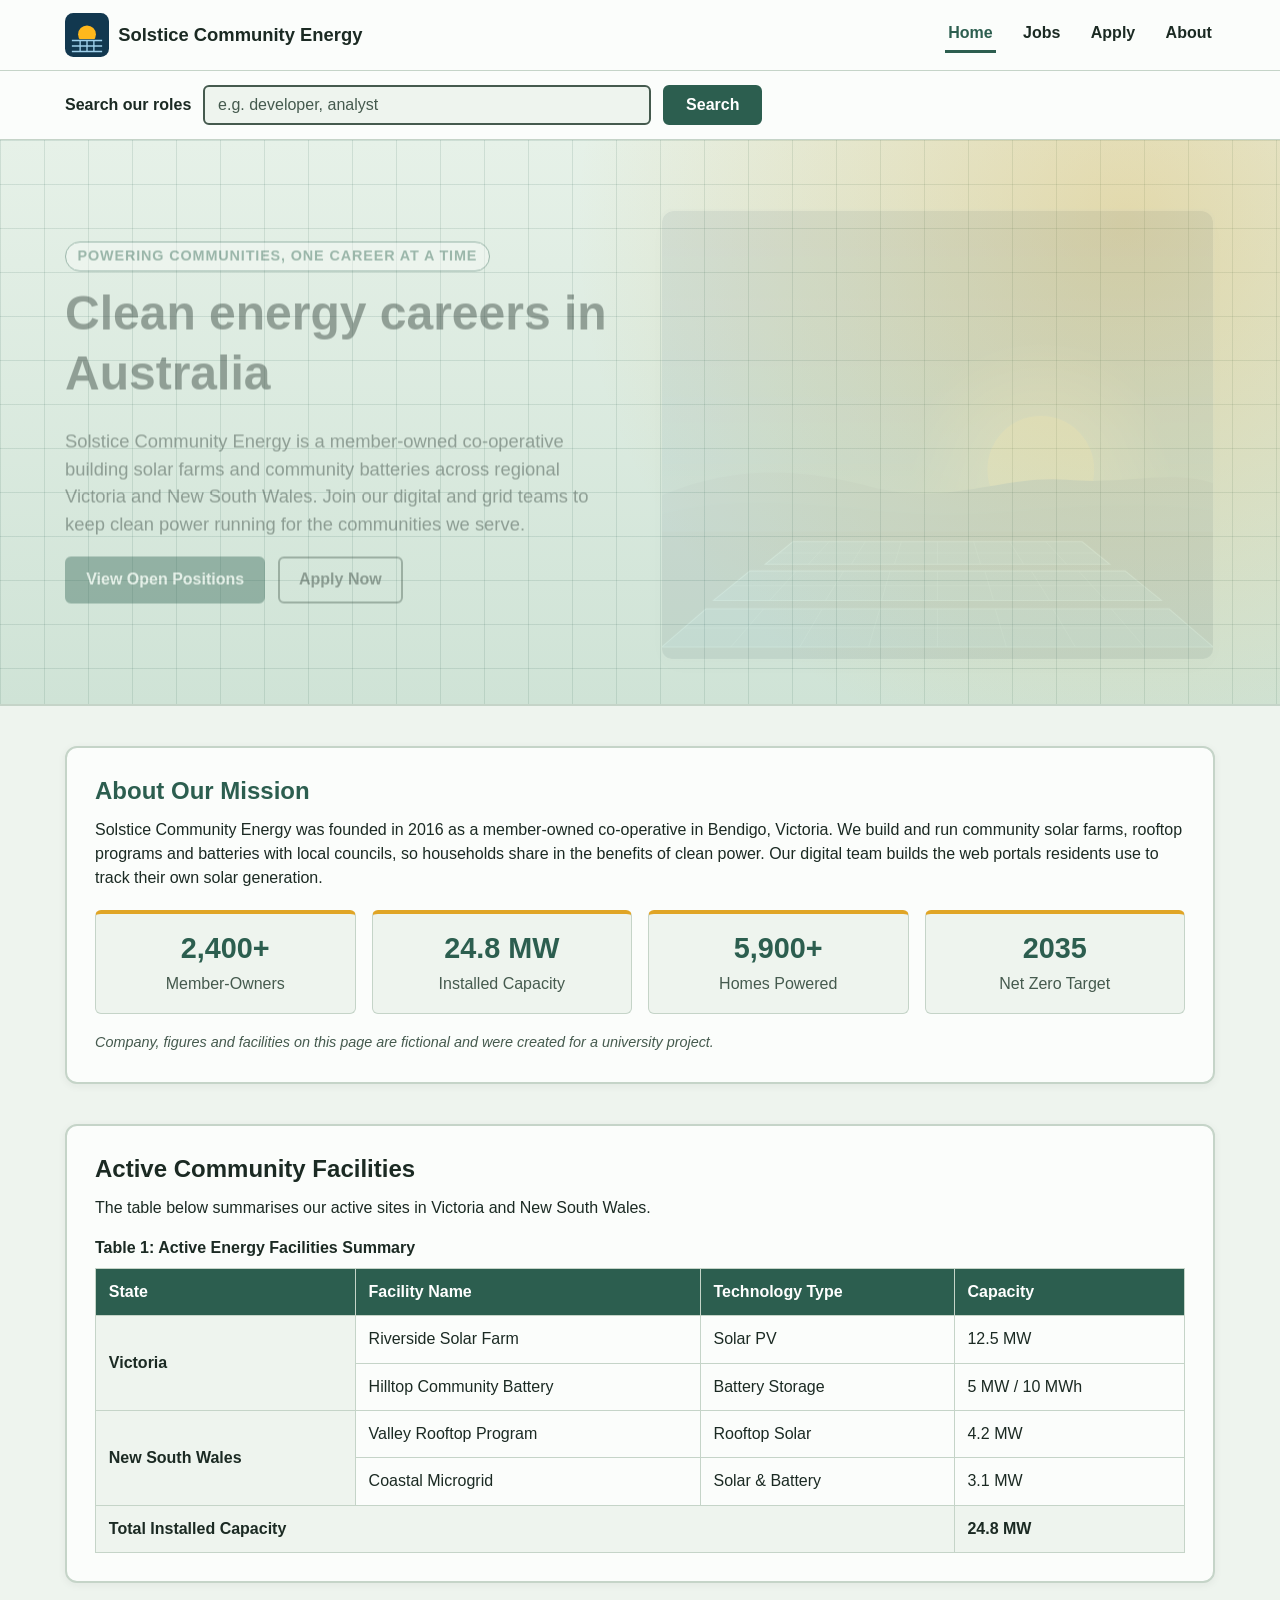
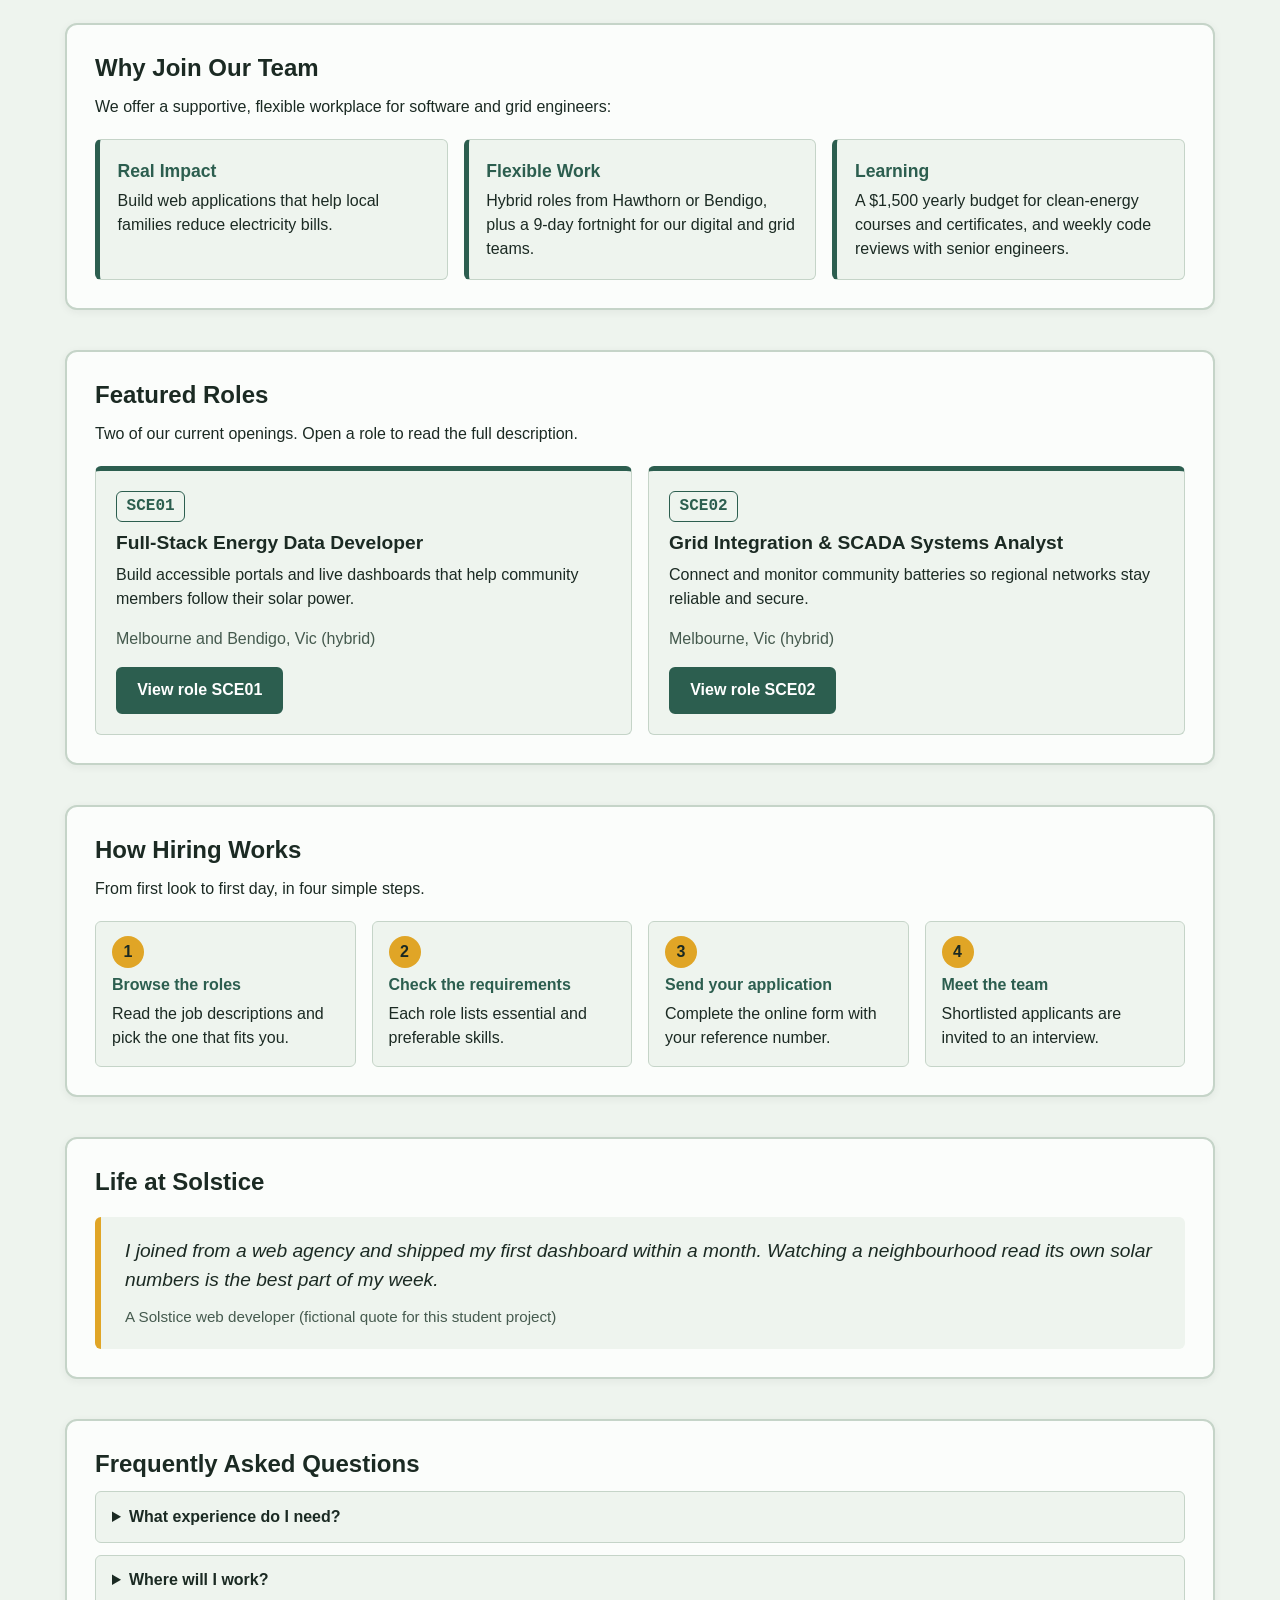
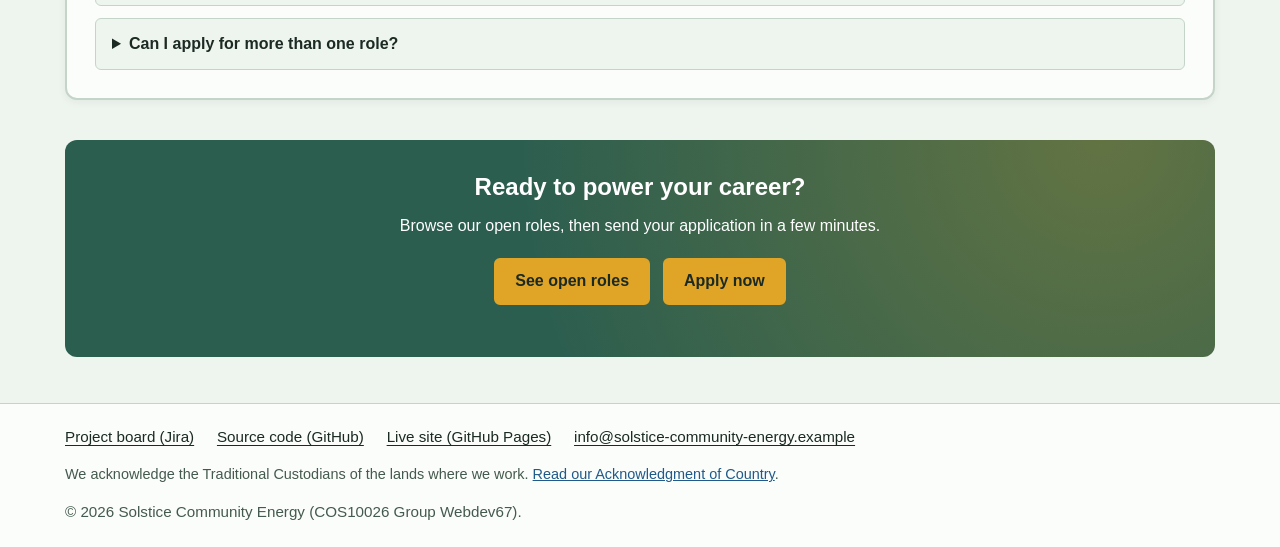
==== commit b8380bc6: "RWP-144 Split the repository into project1 and project2 folders Part 1 (HTML, CSS, images and its RE" ====
--- a/index.html
+++ b/index.html
@@ -1,305 +1,18 @@
 <!DOCTYPE html>
 <!--
-  index.html - Solstice Community Energy Careers (fictional company)
-  COS10026 Applied Web Project Part 1 - Group Webdev67, industry G03 Sustainable Energy Solutions
-  Author: Le Cong Binh
-
-  ACKNOWLEDGEMENTS
-  - Company concept inspired by public solar and energy company websites
-    (BlueTop Solar, TSE, SolarAccess, First Solar). No text or images were copied.
-  - Page structure, CSS and accessibility checks drafted with help from Claude (Anthropic,
-    Claude Sonnet 5.5), then reviewed, edited and tested by the author. See README.md.
-  - The company, people, quotes and figures on this page are fictional.
+  Root redirect (Le Cong Binh, RWP-144)
+  The Part 1 site moved into project1/. GitHub Pages serves this file at the
+  old address submitted on Canvas, and sends visitors to project1/.
 -->
 <html lang="en-AU">
-
 <head>
   <meta charset="utf-8">
   <meta name="viewport" content="width=device-width, initial-scale=1">
-  <title>Home | Solstice Community Energy Careers</title>
-  <meta name="description" content="Careers at Solstice Community Energy, a fictional renewable energy company.">
-  <meta name="keywords" content="HTML, CSS, Renewable Energy, Careers, Solstice, Webdev67">
-  <meta name="author" content="Le Cong Binh">
-  <meta name="theme-color" content="#2c5e4f">
-  <meta property="og:title" content="Solstice Community Energy Careers">
-  <meta property="og:description" content="Clean energy careers in Australia. Browse open roles and apply online.">
-  <meta property="og:type" content="website">
-  <link rel="icon" type="image/svg+xml" href="images/logo.svg">
-
-  <!-- Link to styles.css -->
-  <link rel="stylesheet" href="styles.css">
-
-  <!-- Embedded CSS: keeps the hero paragraph a readable line length -->
-  <style>
-    .page-home .hero .lead {
-      max-width: 38em;
-    }
-  </style>
+  <meta http-equiv="refresh" content="0; url=project1/">
+  <title>Solstice Community Energy Careers (moved)</title>
+  <link rel="canonical" href="project1/">
 </head>
-
-<body class="page-home">
-
-  <!-- Skip link for keyboard and screen reader users -->
-  <a class="skip-link" href="#main">Skip to main content</a>
-
-  <!-- Header and navigation bar -->
-  <header class="site-header">
-    <div class="container header-inner">
-
-      <!-- Logo and company name; the name is real text, so the logo image needs no alt text -->
-      <a class="brand" href="index.html">
-        <img src="images/logo.svg" width="44" height="44" alt="">
-        <span>Solstice Community Energy</span>
-      </a>
-
-      <nav class="main-nav" aria-label="Main">
-        <ul>
-          <li><a href="index.html" aria-current="page">Home</a></li>
-          <li><a href="jobs.html">Jobs</a></li>
-          <li><a href="apply.html">Apply</a></li>
-          <li><a href="about.html">About</a></li>
-        </ul>
-      </nav>
-
-    </div>
-  </header>
-
-  <!-- Main content -->
-  <main id="main">
-
-    <!-- Search box with a button -->
-    <section class="home-search" aria-label="Search">
-      <div class="container">
-        <form class="search-form" action="jobs.html" method="get" role="search">
-          <label for="site-search">Search our roles</label>
-          <input type="search" id="site-search" name="q" placeholder="e.g. developer, analyst" autocomplete="off">
-          <button type="submit">Search</button>
-        </form>
-      </div>
-    </section>
-
-    <!-- 1. Hero banner: slogan, name, description and image -->
-    <section class="hero" aria-labelledby="hero-title">
-      <div class="container hero-inner">
-
-        <div class="hero-copy">
-          <p class="hero-slogan">Powering communities, one career at a time</p>
-          <h1 id="hero-title">Clean energy careers in Australia</h1>
-          <p class="lead">
-            Solstice Community Energy is a member-owned co-operative building solar farms and community batteries across regional Victoria and New South Wales. Join our digital and grid teams to keep clean power running for the communities we serve.
-          </p>
-          <p>
-            <a class="button" href="jobs.html">View Open Positions</a>
-            <a class="button button-secondary" href="apply.html">Apply Now</a>
-          </p>
-        </div>
-
-        <div class="hero-media">
-          <img class="hero-image" src="images/hero.svg" width="560" height="450" alt="Illustration of rows of solar panels under a rising sun">
-        </div>
-
-      </div>
-    </section>
-
-    <div class="container">
-
-      <!-- 2. Company overview and stats -->
-      <section class="section" aria-labelledby="mission-title">
-        <!-- Inline CSS: brand green heading -->
-        <h2 id="mission-title" style="color: #2c5e4f;">About Our Mission</h2>
-        <p>
-          Solstice Community Energy was founded in 2016 as a member-owned co-operative in Bendigo, Victoria. We build and run community solar farms, rooftop programs and batteries with local councils, so households share in the benefits of clean power. Our digital team builds the web portals residents use to track their own solar generation.
-        </p>
-
-        <div class="stats-row">
-          <div class="stat-box">
-            <p class="stat-number">2,400+</p>
-            <p class="stat-label">Member-Owners</p>
-          </div>
-          <div class="stat-box">
-            <p class="stat-number">24.8 MW</p>
-            <p class="stat-label">Installed Capacity</p>
-          </div>
-          <div class="stat-box">
-            <p class="stat-number">5,900+</p>
-            <p class="stat-label">Homes Powered</p>
-          </div>
-          <div class="stat-box">
-            <p class="stat-number">2035</p>
-            <p class="stat-label">Net Zero Target</p>
-          </div>
-        </div>
-        <p class="stats-note">Company, figures and facilities on this page are fictional and were created for a university project.</p>
-      </section>
-
-      <!-- 3. Facilities table (uses rowspan and colspan to merge cells) -->
-      <section class="section" aria-labelledby="facilities-title">
-        <h2 id="facilities-title">Active Community Facilities</h2>
-        <p>The table below summarises our active sites in Victoria and New South Wales.</p>
-
-        <div class="table-wrap" role="region" aria-label="Active facilities table (scrolls sideways on small screens)" tabindex="0">
-          <table class="data-table">
-            <caption>Table 1: Active Energy Facilities Summary</caption>
-            <thead>
-              <tr>
-                <th scope="col">State</th>
-                <th scope="col">Facility Name</th>
-                <th scope="col">Technology Type</th>
-                <th scope="col">Capacity</th>
-              </tr>
-            </thead>
-            <tbody>
-              <tr>
-                <th scope="rowgroup" rowspan="2">Victoria</th>
-                <td>Riverside Solar Farm</td>
-                <td>Solar PV</td>
-                <td>12.5 MW</td>
-              </tr>
-              <tr>
-                <td>Hilltop Community Battery</td>
-                <td>Battery Storage</td>
-                <td>5 MW / 10 MWh</td>
-              </tr>
-              <tr>
-                <th scope="rowgroup" rowspan="2">New South Wales</th>
-                <td>Valley Rooftop Program</td>
-                <td>Rooftop Solar</td>
-                <td>4.2 MW</td>
-              </tr>
-              <tr>
-                <td>Coastal Microgrid</td>
-                <td>Solar &amp; Battery</td>
-                <td>3.1 MW</td>
-              </tr>
-            </tbody>
-            <tfoot>
-              <tr>
-                <th scope="row" colspan="3">Total Installed Capacity</th>
-                <td>24.8 MW</td>
-              </tr>
-            </tfoot>
-          </table>
-        </div>
-      </section>
-
-      <!-- 4. Why join us -->
-      <section class="section" aria-labelledby="why-title">
-        <h2 id="why-title">Why Join Our Team</h2>
-        <p>We offer a supportive, flexible workplace for software and grid engineers:</p>
-
-        <ul class="benefits">
-          <li><strong>Real Impact</strong> Build web applications that help local families reduce electricity bills.</li>
-          <li><strong>Flexible Work</strong> Hybrid roles from Hawthorn or Bendigo, plus a 9-day fortnight for our digital and grid teams.</li>
-          <li><strong>Learning</strong> A $1,500 yearly budget for clean-energy courses and certificates, and weekly code reviews with senior engineers.</li>
-        </ul>
-      </section>
-
-      <!-- Featured roles: short previews that link to the Jobs page -->
-      <section class="section" aria-labelledby="featured-title">
-        <h2 id="featured-title">Featured Roles</h2>
-        <p>Two of our current openings. Open a role to read the full description.</p>
-
-        <ul class="featured">
-          <li>
-            <p class="featured-ref">SCE01</p>
-            <h3>Full-Stack Energy Data Developer</h3>
-            <p>Build accessible portals and live dashboards that help community members follow their solar power.</p>
-            <p class="featured-meta">Melbourne and Bendigo, Vic (hybrid)</p>
-            <a class="button" href="jobs.html#job-1-title">View role SCE01</a>
-          </li>
-          <li>
-            <p class="featured-ref">SCE02</p>
-            <h3>Grid Integration &amp; SCADA Systems Analyst</h3>
-            <p>Connect and monitor community batteries so regional networks stay reliable and secure.</p>
-            <p class="featured-meta">Melbourne, Vic (hybrid)</p>
-            <a class="button" href="jobs.html#job-2-title">View role SCE02</a>
-          </li>
-        </ul>
-      </section>
-
-      <!-- 5. How hiring works: ordered list numbered with CSS counters -->
-      <section class="section" aria-labelledby="steps-title">
-        <h2 id="steps-title">How Hiring Works</h2>
-        <p>From first look to first day, in four simple steps.</p>
-
-        <ol class="steps">
-          <li><strong>Browse the roles</strong> Read the job descriptions and pick the one that fits you.</li>
-          <li><strong>Check the requirements</strong> Each role lists essential and preferable skills.</li>
-          <li><strong>Send your application</strong> Complete the online form with your reference number.</li>
-          <li><strong>Meet the team</strong> Shortlisted applicants are invited to an interview.</li>
-        </ol>
-      </section>
-
-      <!-- 6. Team voice (fictional quote) -->
-      <section class="section" aria-labelledby="voice-title">
-        <h2 id="voice-title">Life at Solstice</h2>
-        <figure class="voice">
-          <blockquote>
-            <p>I joined from a web agency and shipped my first dashboard within a month. Watching a neighbourhood read its own solar numbers is the best part of my week.</p>
-          </blockquote>
-          <figcaption>A Solstice web developer (fictional quote for this student project)</figcaption>
-        </figure>
-      </section>
-
-      <!-- 7. FAQ: native details and summary elements, no JavaScript needed -->
-      <section class="section" aria-labelledby="faq-title">
-        <h2 id="faq-title">Frequently Asked Questions</h2>
-
-        <div class="faq">
-          <details>
-            <summary>What experience do I need?</summary>
-            <p>Each role on the Jobs page lists essential and preferable requirements, including years of experience. If you meet the essentials, we encourage you to apply.</p>
-          </details>
-          <details>
-            <summary>Where will I work?</summary>
-            <p>Our teams are based in Hawthorn (Melbourne) and Bendigo, with hybrid options so you can split your week between the office and home.</p>
-          </details>
-          <details>
-            <summary>Can I apply for more than one role?</summary>
-            <p>You can. Submit one application form for each job reference number.</p>
-          </details>
-        </div>
-      </section>
-
-      <!-- 8. Call to action -->
-      <section class="cta-band" aria-labelledby="cta-title">
-        <h2 id="cta-title">Ready to power your career?</h2>
-        <p>Browse our open roles, then send your application in a few minutes.</p>
-        <p>
-          <a class="button" href="jobs.html">See open roles</a>
-          <a class="button" href="apply.html">Apply now</a>
-        </p>
-      </section>
-
-    </div>
-
-  </main>
-
-  <!-- Footer: Jira board, GitHub repository and contact email -->
-  <footer class="site-footer">
-    <div class="container footer-inner">
-      <ul class="footer-links">
-        <li>
-          <a href="https://defesttosiro.atlassian.net/jira/software/projects/RWP/boards/2/backlog" target="_blank" rel="noopener noreferrer">
-            Project board (Jira) <span class="visually-hidden">(opens in a new tab)</span>
-          </a>
-        </li>
-        <li>
-          <a href="https://github.com/congbinhle120203/COS10026_GroupProject1_Webdev67.git" target="_blank" rel="noopener noreferrer">
-            Source code (GitHub) <span class="visually-hidden">(opens in a new tab)</span>
-          </a>
-        </li>
-        <li>
-          <a href="https://congbinhle120203.github.io/COS10026_GroupProject1_Webdev67/" target="_blank" rel="noopener noreferrer">
-            Live site (GitHub Pages) <span class="visually-hidden">(opens in a new tab)</span>
-          </a>
-        </li>
-        <li><a href="mailto:info@solstice-community-energy.example">info@solstice-community-energy.example</a></li>
-      </ul>
-      <p class="footer-country">We acknowledge the Traditional Custodians of the lands where we work. <a href="jobs.html#ack-heading">Read our Acknowledgment of Country</a>.</p>
-      <p>&copy; 2026 Solstice Community Energy (COS10026 Group Webdev67).</p>
-    </div>
-  </footer>
-
+<body>
+  <p>The Part 1 site is now at <a href="project1/">project1/</a>. Part 2 (PHP and MySQL) is in the <code>project2/</code> folder of the repository.</p>
 </body>
 </html>
